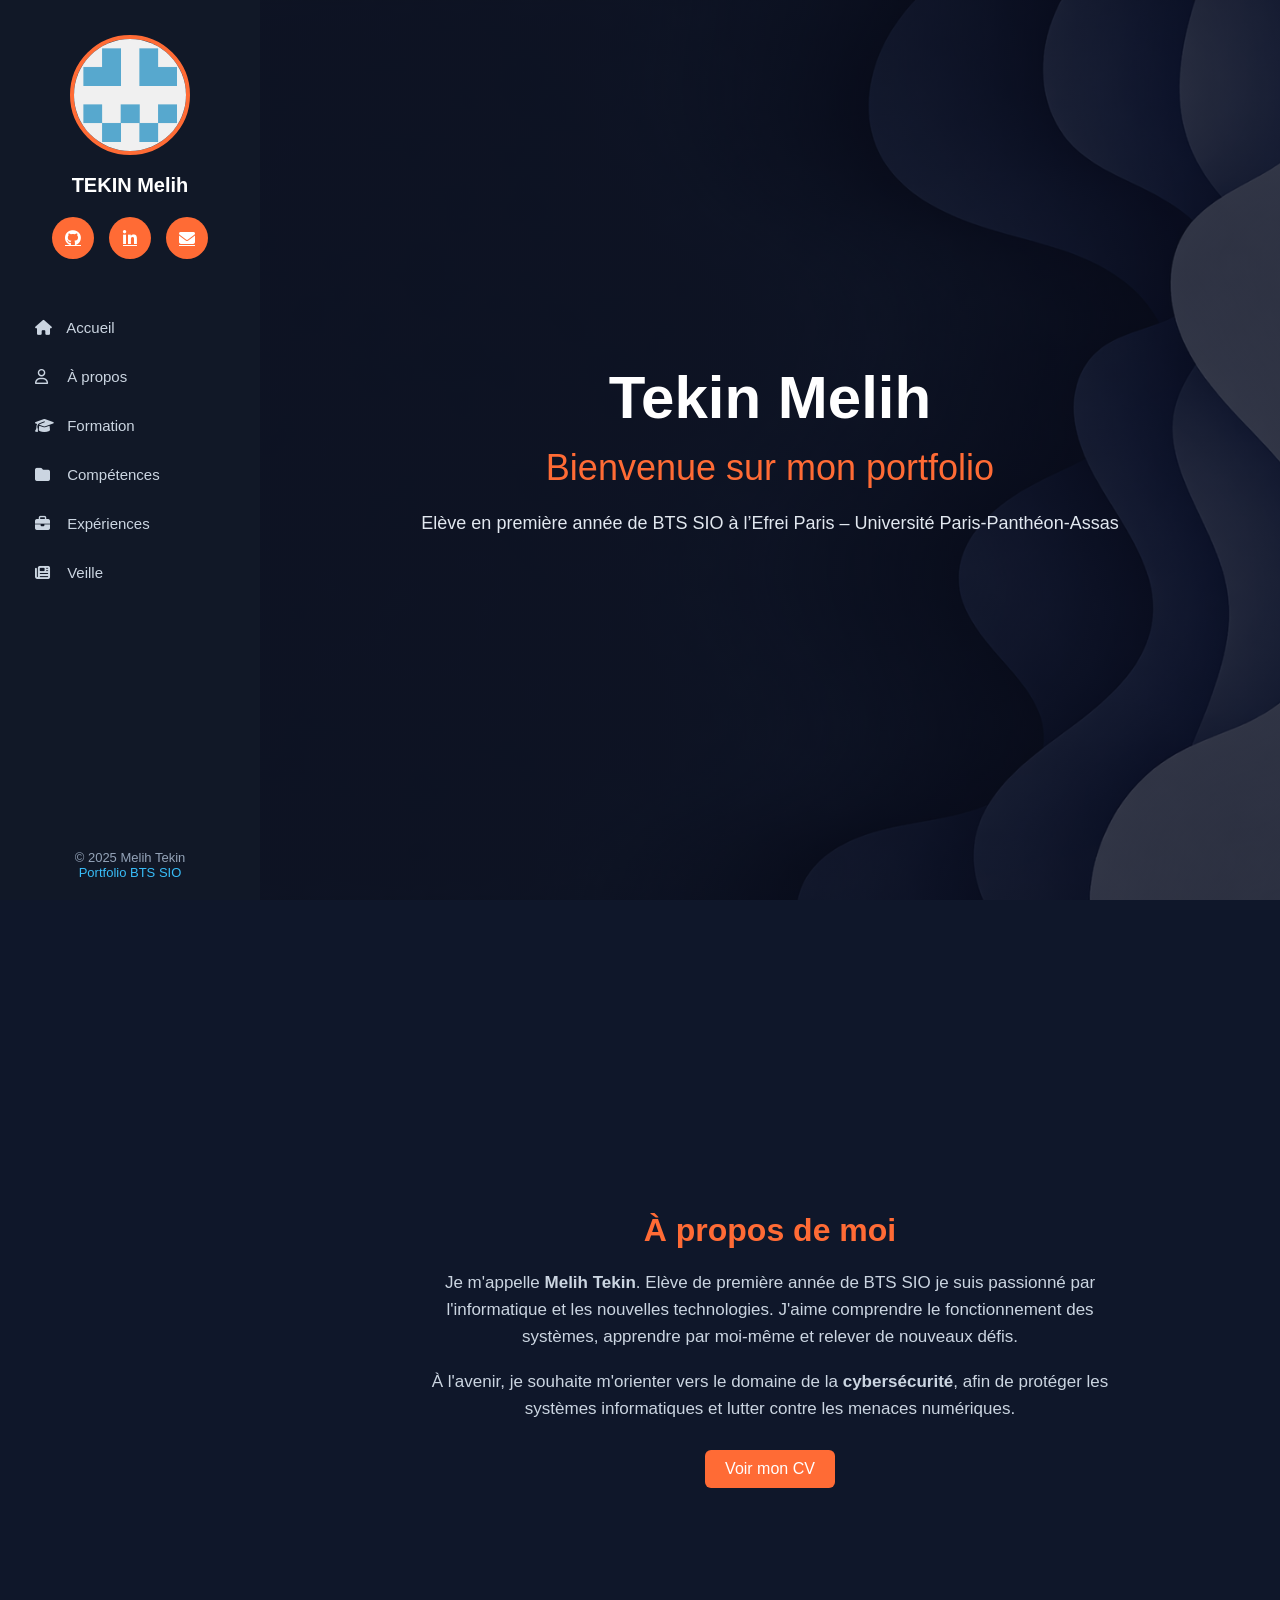
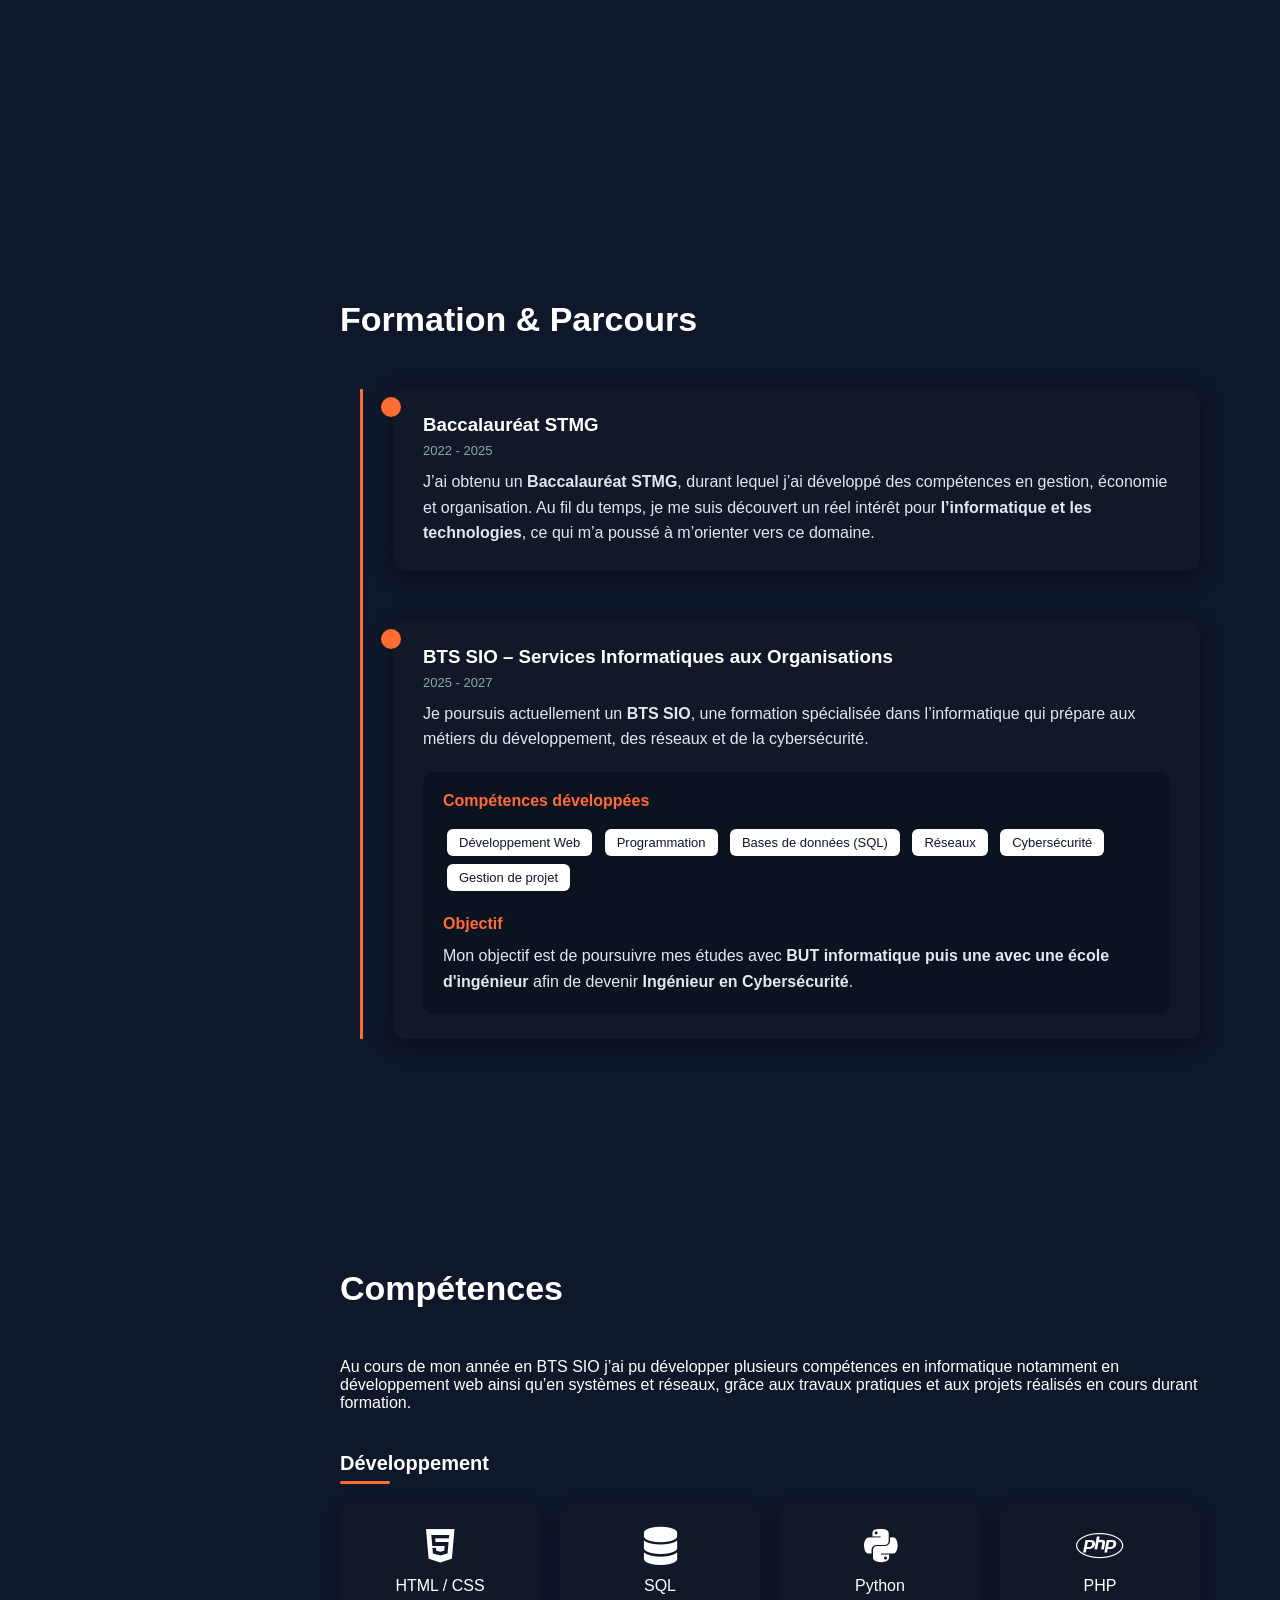
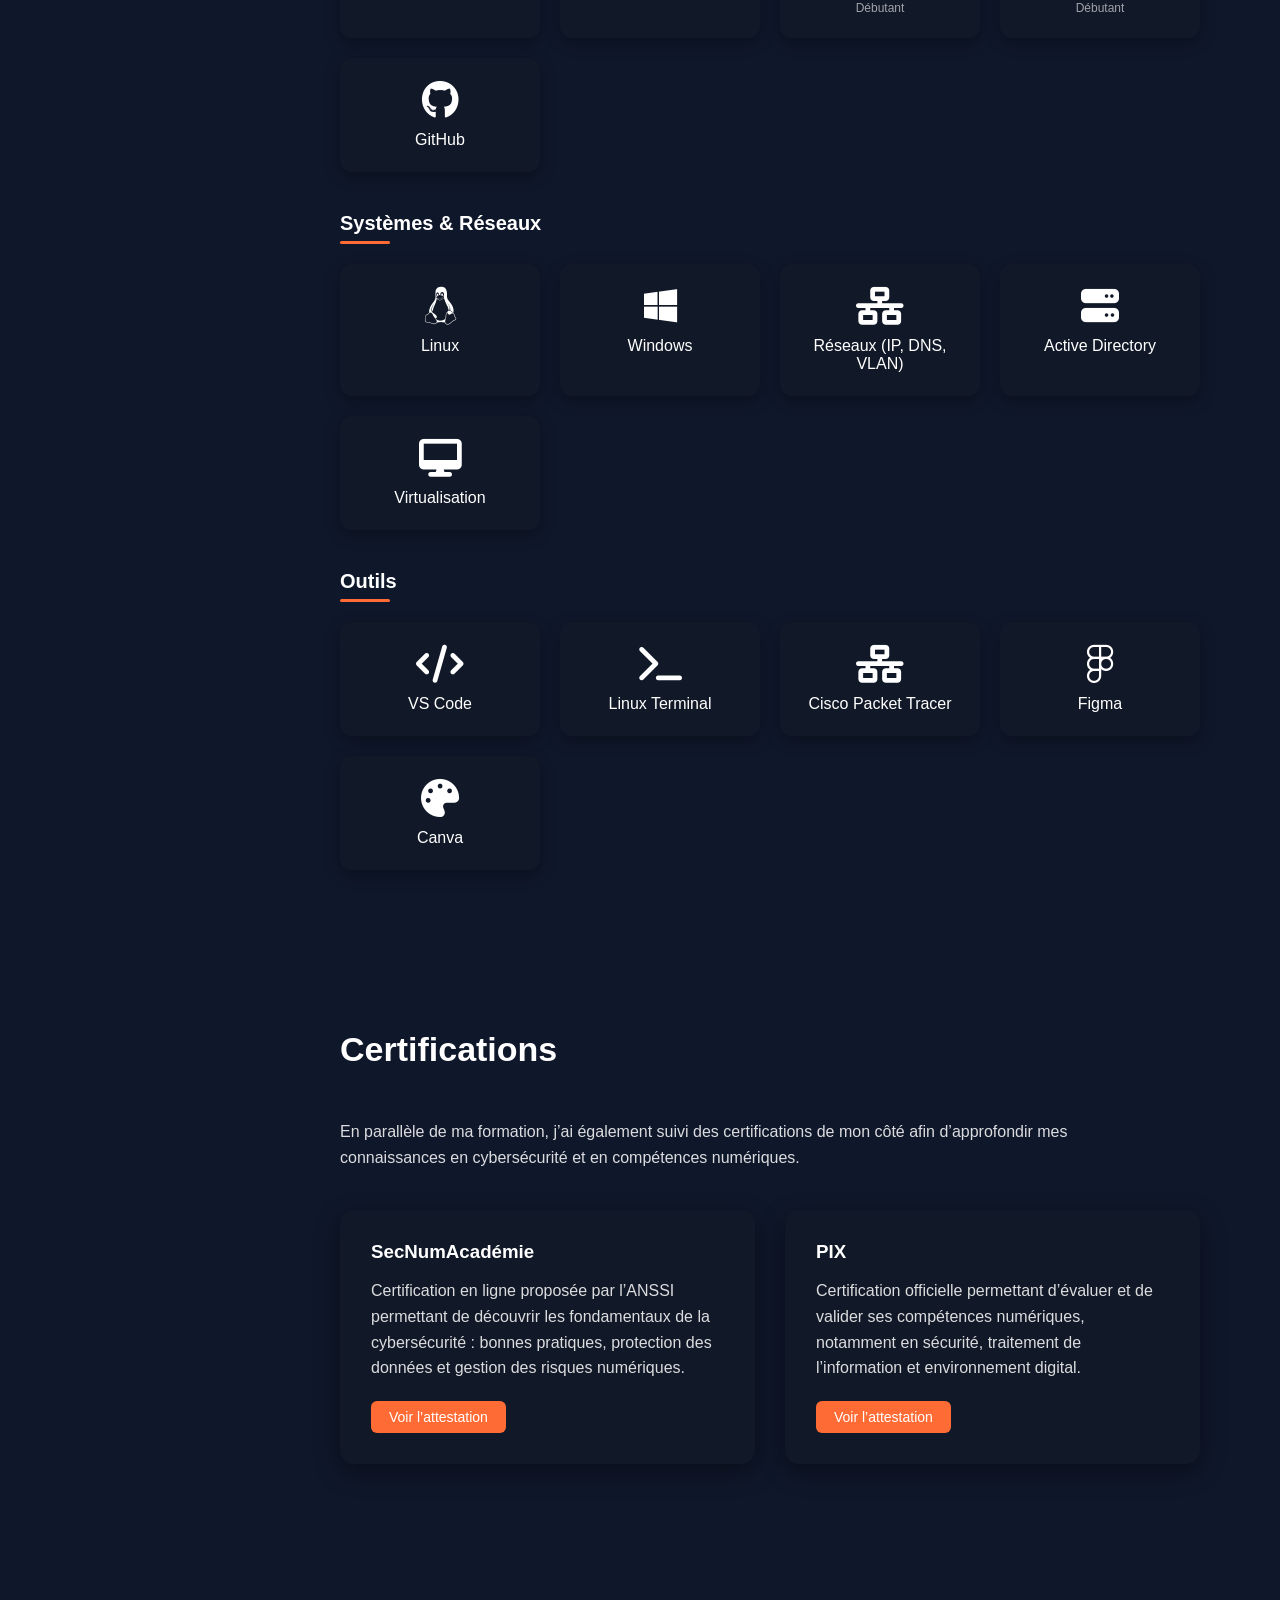
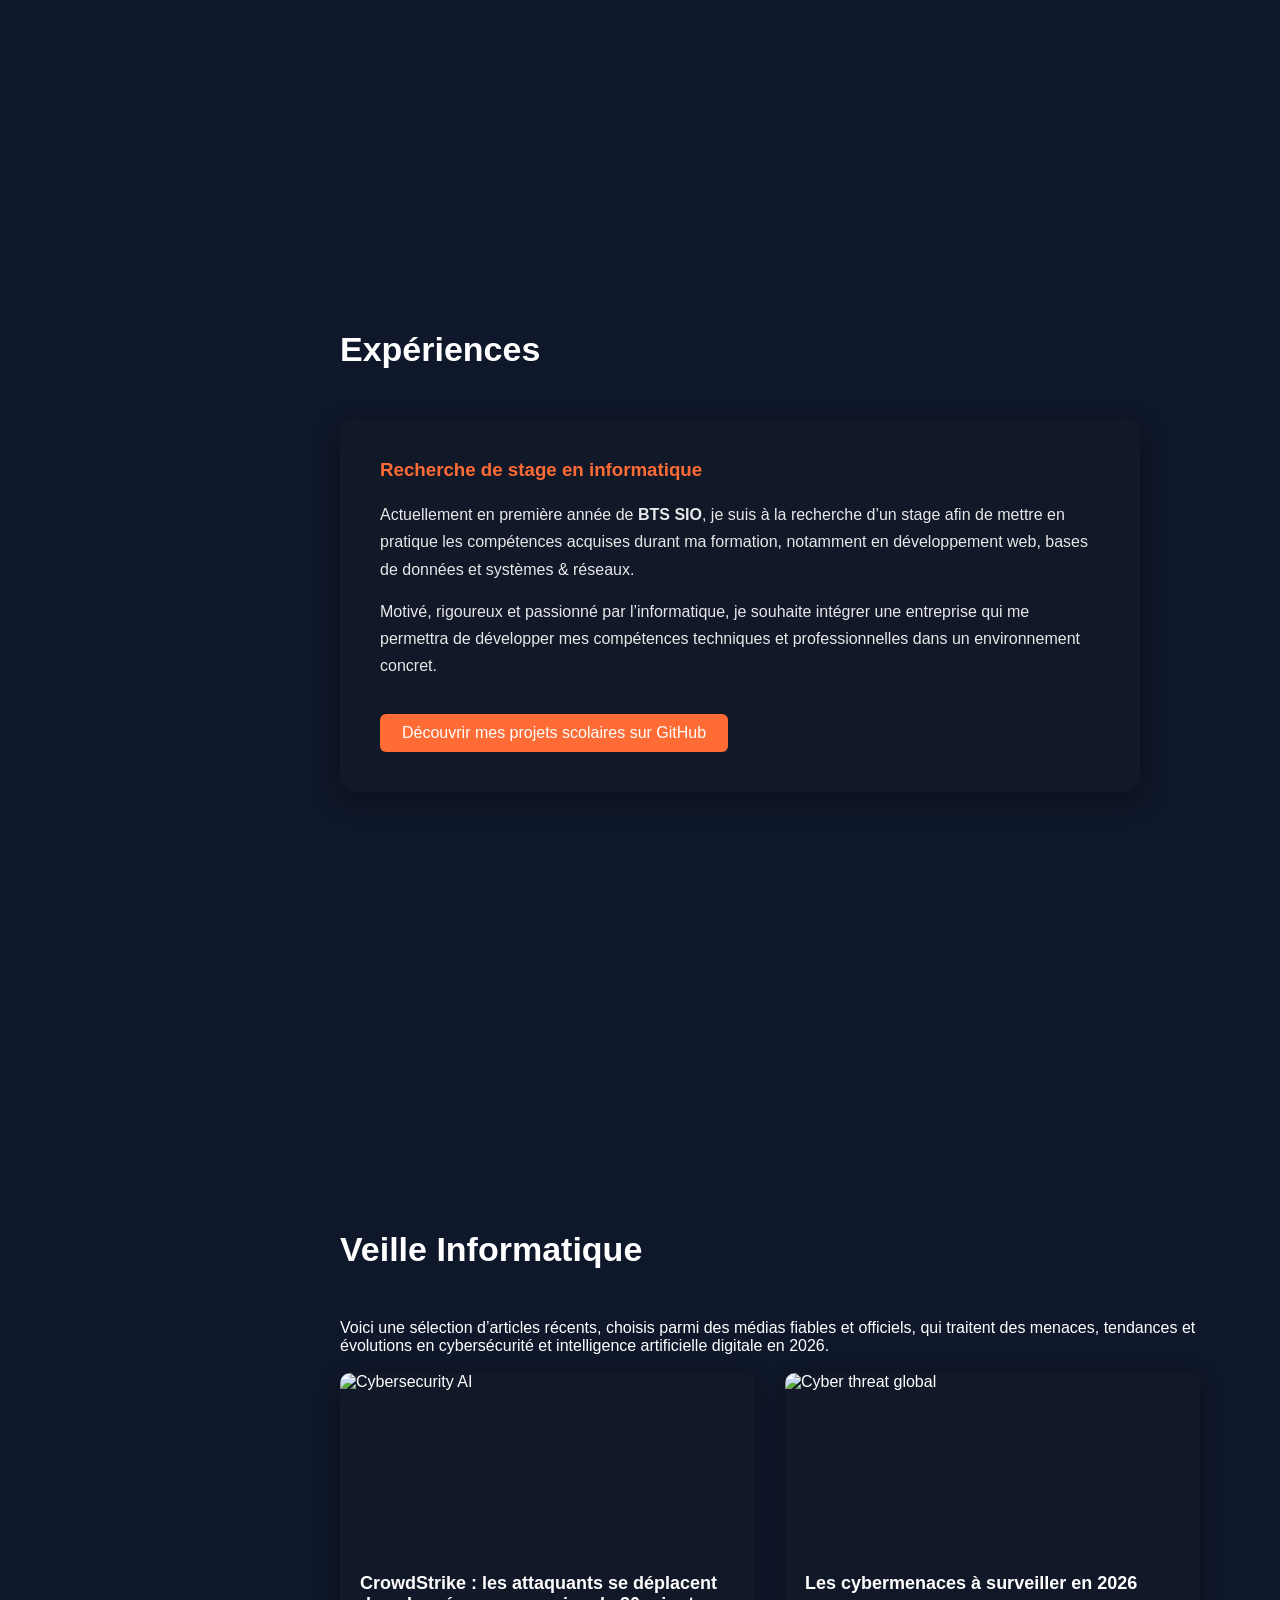
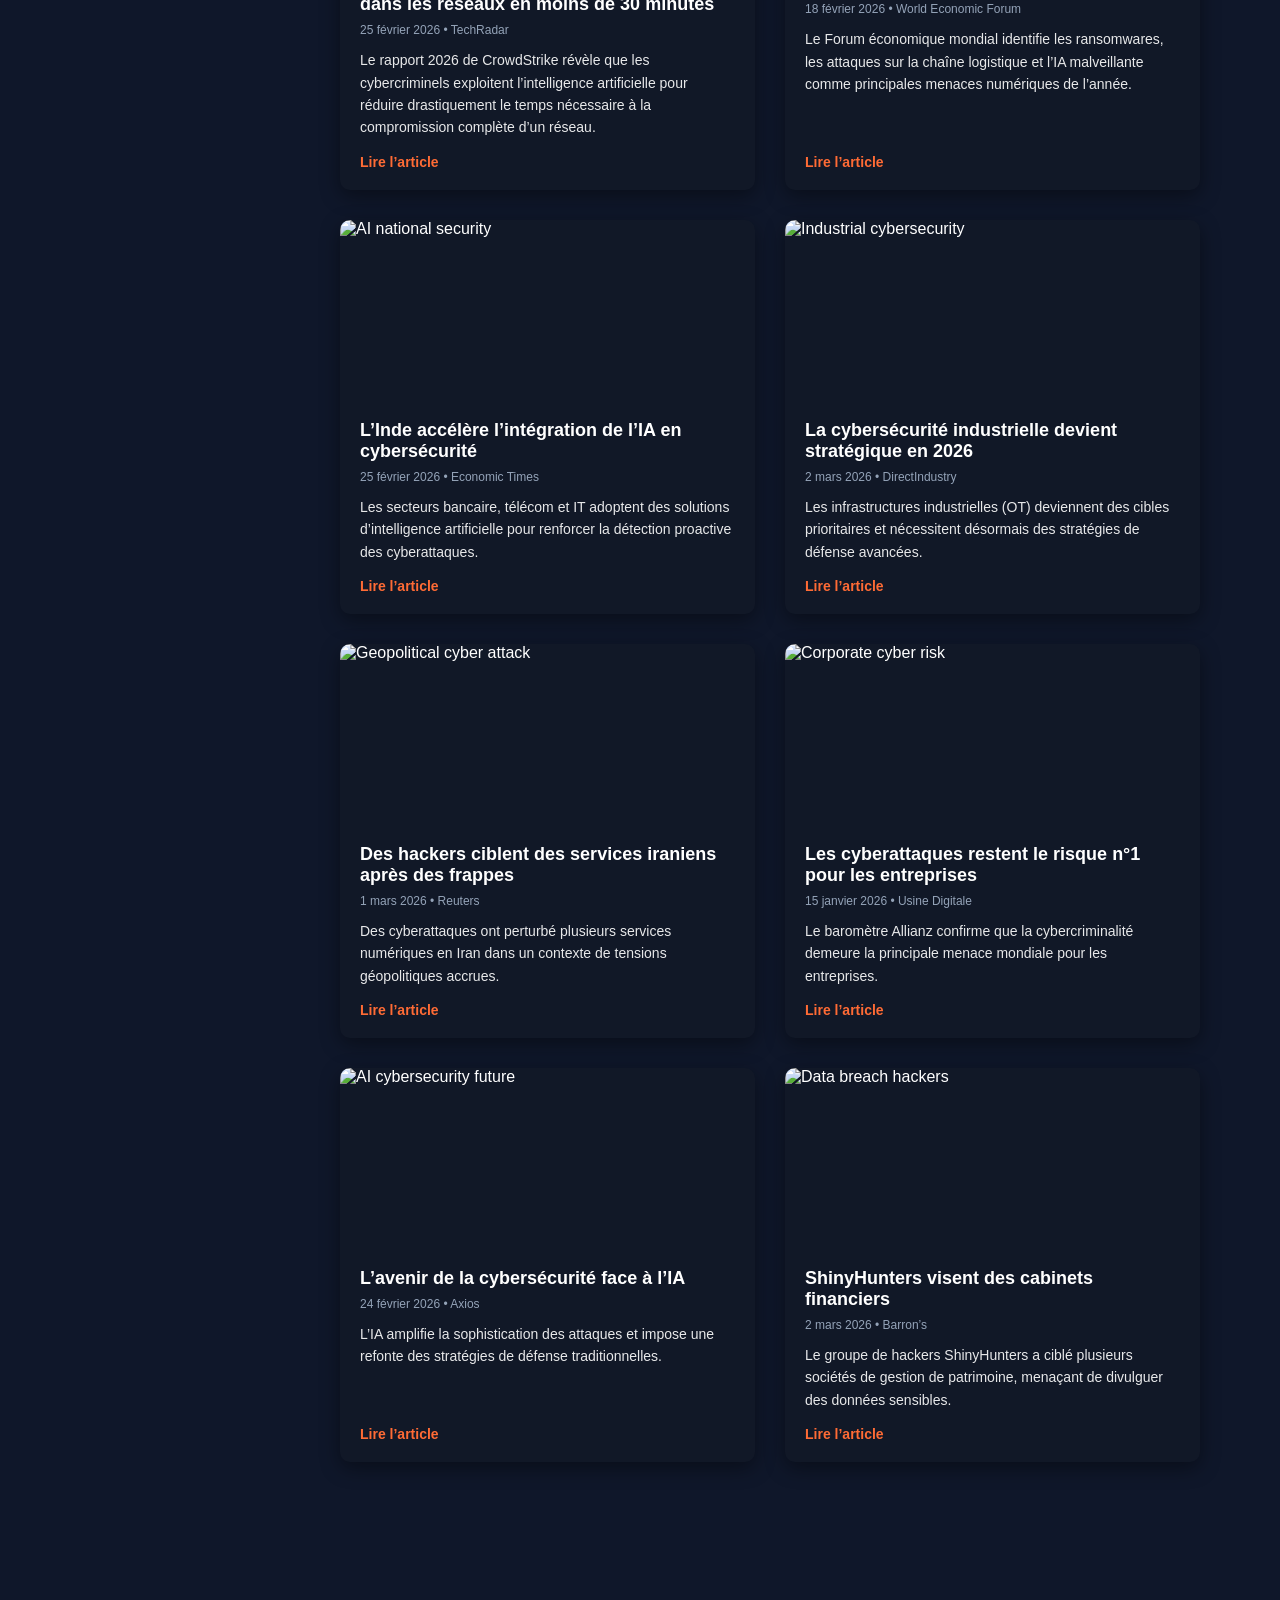
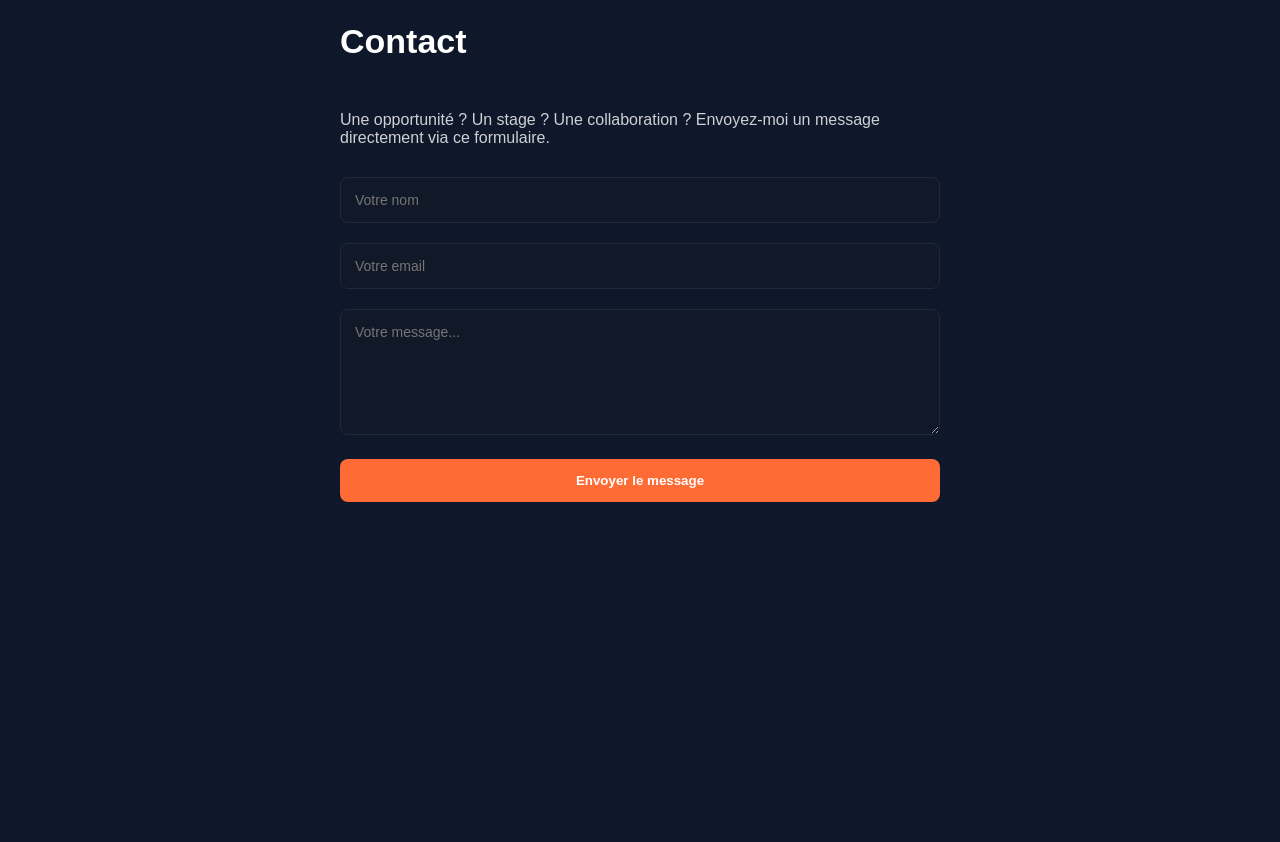
==== index.html @ a1ec0333 "Update and rename acceuil.html to index.html" ====
<!DOCTYPE html>
<html lang="fr">
<head>
    <meta charset="UTF-8">
    <meta name="viewport" content="width=device-width, initial-scale=1.0">
    <title>Portfolio</title>
    <link rel="stylesheet" href="style.css">
    <link rel="stylesheet" href="https://cdnjs.cloudflare.com/ajax/libs/font-awesome/6.5.0/css/all.min.css">
    
</head>

<body>

<!-- Sidebar -->
    <div class="sidebar">

        <div class="profile">
            <img src="images/Github.png" class="avatar">
            <h2>TEKIN Melih</h2>

            <div class="socials">
                <a href="https://github.com/MelihTekin" target="_blank">
                <i class="fab fa-github"></i>
                </a>

                <a href="https://www.linkedin.com/in/melih-tekin-730b9b397" target="_blank">
                <i class="fab fa-linkedin-in"></i>
                </a>

                <a href="#contact">
                <i class="fa-solid fa-envelope"></i>
                </a>
            </div>
        </div>


        <nav>
            <a href="#accueil"><i class="fa-solid fa-house"></i> Accueil</a>
            <a href="#presentation"><i class="fa-regular fa-user"></i> À propos</a>
            <a href="#parcours"><i class="fa-solid fa-graduation-cap"></i> Formation</a>
            <a href="#competence"><i class="fa-solid fa-folder"></i> Compétences</a>
            <a href="#experience"><i class="fa-solid fa-briefcase"></i> Expériences</a>
            <a href="#veilles"><i class="fa-solid fa-newspaper"></i> Veille</a>
        </nav>

        <div class="copyright">
            © 2025 Melih Tekin  
            <br>
            <span>Portfolio BTS SIO</span>
        </div>
    </div>

<!-- Contenu -->
    <div class="main">

        <section id="accueil" class="section accueil">
            <div class="hero">
                <h1>Tekin Melih</h1>
                <h2>Bienvenue sur mon portfolio</h2>
                <p>Elève en première année de BTS SIO à l’Efrei Paris – Université Paris-Panthéon-Assas</p>
            </div>
        </section>


        <section id="presentation" class="a-propos">
            <div class="contenu-a-propos">
                <h2>À propos de moi</h2>
                <p>
                    Je m'appelle <strong>Melih Tekin</strong>. Elève de première année de BTS SIO je suis passionné par l'informatique et les nouvelles technologies. 
                    J'aime comprendre le fonctionnement des systèmes, apprendre par moi-même et relever de nouveaux défis.
                </p>

                <p>
                    À l'avenir, je souhaite m'orienter vers le domaine de la <strong>cybersécurité</strong>, 
                    afin de protéger les systèmes informatiques et lutter contre les menaces numériques.
                </p>
                <a href="CV_Tekinmelih.pdf" target="_blank" class="bouton-cv">Voir mon CV</a>
            </div>

        </section>


        <section id="parcours" class="section formation">
            <h2 class="section-title">Formation & Parcours</h2>
            <div class="timeline">

            <!-- Bac STMG -->
            <div class="timeline-item">
                <div class="timeline-dot"></div>
                <div class="timeline-content">
                    <h3>Baccalauréat STMG</h3>
                    <span class="date">2022 - 2025</span>
                    <p>
                        J’ai obtenu un <b>Baccalauréat STMG</b>, durant lequel j’ai développé
                        des compétences en gestion, économie et organisation.
                        Au fil du temps, je me suis découvert un réel intérêt pour
                        <b>l’informatique et les technologies</b>, ce qui m’a poussé à
                        m’orienter vers ce domaine.
                    </p>
                </div>
            </div>

            <!-- BTS SIO -->
            <div class="timeline-item">
                <div class="timeline-dot"></div>
                <div class="timeline-content">
                    <h3>BTS SIO – Services Informatiques aux Organisations</h3>
                    <span class="date">2025 - 2027</span>
                    <p>
                        Je poursuis actuellement un <b>BTS SIO</b>, une formation spécialisée
                        dans l’informatique qui prépare aux métiers du développement,
                        des réseaux et de la cybersécurité.
                    </p>

                    <div class="bts-box">
                        <h4>Compétences développées</h4>
                        <div class="skills">
                            <span>Développement Web</span>
                            <span>Programmation</span>
                            <span>Bases de données (SQL)</span>
                            <span>Réseaux</span>
                            <span>Cybersécurité</span>
                            <span>Gestion de projet</span>
                        </div>

                    <h4>Objectif</h4>
                    <p>
                        Mon objectif est de poursuivre mes études avec <b>BUT informatique puis une avec une école d'ingénieur </b>
                        afin de devenir <b>Ingénieur en Cybersécurité</b>.
                    </p>
                </div>
                </div>
            </div>
        </div>
        </section>









<section id="competence" class="section competences">

    <h2 class="section-title">Compétences</h2>
    <p>Au cours de mon année en BTS SIO j’ai pu développer plusieurs compétences en informatique notamment en développement web ainsi qu’en systèmes et réseaux, grâce aux travaux pratiques et aux projets réalisés en cours durant formation.</p>

    <!-- ===== DEV ===== -->
    <h3 class="category">Développement</h3>

    <div class="skills-grid">

        <div class="skill-card">
            <i class="fa-brands fa-html5"></i>
            <p>HTML / CSS</p>
        </div>

        <div class="skill-card">
            <i class="fa-solid fa-database"></i>
            <p>SQL</p>
        </div>

        <div class="skill-card">
            <i class="fa-brands fa-python"></i>
            <p>Python</p>
            <span class="note">Débutant</span>
        </div>

        <div class="skill-card">
            <i class="fa-brands fa-php"></i>
            <p>PHP</p>
            <span class="note">Débutant</span>
        </div>

        <div class="skill-card">
            <i class="fa-brands fa-github"></i>
            <p>GitHub</p>
        </div>

    </div>


    <!-- ===== SYSTEMES & RESEAUX ===== -->
    <h3 class="category">Systèmes & Réseaux</h3>

    <div class="skills-grid">

        <div class="skill-card">
            <i class="fa-brands fa-linux"></i>
            <p>Linux</p>
        </div>

        <div class="skill-card">
            <i class="fa-brands fa-windows"></i>
            <p>Windows</p>
        </div>

        <div class="skill-card">
            <i class="fa-solid fa-network-wired"></i>
            <p>Réseaux (IP, DNS, VLAN)</p>
        </div>

        <div class="skill-card">
            <i class="fa-solid fa-server"></i>
            <p>Active Directory</p>
        </div>

        <div class="skill-card">
            <i class="fa-solid fa-desktop"></i>
            <p>Virtualisation</p>
        </div>

    </div>


    <!-- ===== OUTILS ===== -->
    <h3 class="category">Outils</h3>

    <div class="skills-grid">

        <div class="skill-card">
            <i class="fa-solid fa-code"></i>
            <p>VS Code</p>
        </div>

        <div class="skill-card">
            <i class="fa-solid fa-terminal"></i>
            <p>Linux Terminal</p>
        </div>

        <div class="skill-card">
            <i class="fa-solid fa-network-wired"></i>
            <p>Cisco Packet Tracer</p>
        </div>

        <div class="skill-card">
            <i class="fa-brands fa-figma"></i>
            <p>Figma</p>
        </div>

        <div class="skill-card">
            <i class="fa-solid fa-palette"></i>
            <p>Canva</p>
        </div>

    </div>

</section>


<section id="certifications" class="section certifications">

    <h2 class="section-title">Certifications</h2>

    <p class="certif-intro">
        En parallèle de ma formation, j’ai également suivi des certifications de mon côté afin d’approfondir mes connaissances en cybersécurité et en compétences numériques.
    </p>

    <div class="certif-grid">

        <!-- SecNumAcadémie -->
        <div class="certif-card">
            <div class="certif-content">
                <h3>SecNumAcadémie</h3>
                <p>
                    Certification en ligne proposée par l’ANSSI permettant de découvrir les fondamentaux
                    de la cybersécurité : bonnes pratiques, protection des données et gestion des risques numériques.
                </p>

                <a href="certifications/Certificat SecNumAcademie.pdf" class="certif-btn">
                    Voir l’attestation
                </a>
            </div>
        </div>

        <!-- PIX -->
        <div class="certif-card">
            <div class="certif-content">
                <h3>PIX</h3>
                <p>
                    Certification officielle permettant d’évaluer et de valider ses compétences numériques,
                    notamment en sécurité, traitement de l’information et environnement digital.
                </p>

                <a href="certifications/certification-pix.pdf" class="certif-btn">
                    Voir l’attestation
                </a>
            </div>
        </div>

    </div>

</section>

<section id="experience" class="section experiences">

    <h2 class="section-title">Expériences</h2>

    <div class="experience-box">
        <h3>Recherche de stage en informatique</h3>

        <p>
            Actuellement en première année de <strong>BTS SIO</strong>, 
            je suis à la recherche d’un stage afin de mettre en pratique 
            les compétences acquises durant ma formation, notamment en 
            développement web, bases de données et systèmes & réseaux.
        </p>

        <p>
            Motivé, rigoureux et passionné par l’informatique, je souhaite 
            intégrer une entreprise qui me permettra de développer mes compétences 
            techniques et professionnelles dans un environnement concret.
        </p>

        <a href="https://github.com/MelihTekin" target="_blank" class="btn-github">
            Découvrir mes projets scolaires sur GitHub
        </a>

    </div>

</section>


<section id="veilles" class="section veille">

    <h2 class="section-title">Veille Informatique</h2>

    <div class="veille-intro">
        <p>
            Voici une sélection d’articles récents, choisis parmi des médias fiables 
            et officiels, qui traitent des menaces, tendances et évolutions en 
            cybersécurité et intelligence artificielle digitale en 2026.
        </p>
    </div>
    <br>

    <div class="blog-grid">

    <!-- 1 -->
    <div class="blog-card">
        <img src="https://images.unsplash.com/photo-1550751827-4bd374c3f58b" alt="Cybersecurity AI">
        <div class="blog-content">
            <h3>CrowdStrike : les attaquants se déplacent dans les réseaux en moins de 30 minutes</h3>
            <span class="meta">25 février 2026 • TechRadar</span>
            <p>
                Le rapport 2026 de CrowdStrike révèle que les cybercriminels exploitent l’intelligence artificielle 
                pour réduire drastiquement le temps nécessaire à la compromission complète d’un réseau.
            </p>
            <a href="https://www.techradar.com/pro/security/crowdstrike-says-attackers-are-moving-through-networks-in-under-30-minutes" target="_blank">Lire l’article</a>
        </div>
    </div>

    <!-- 2 -->
    <div class="blog-card">
        <img src="https://images.unsplash.com/photo-1526378722484-bd91ca387e72" alt="Cyber threat global">
        <div class="blog-content">
            <h3>Les cybermenaces à surveiller en 2026</h3>
            <span class="meta">18 février 2026 • World Economic Forum</span>
            <p>
                Le Forum économique mondial identifie les ransomwares, les attaques sur la chaîne logistique 
                et l’IA malveillante comme principales menaces numériques de l’année.
            </p>
            <a href="https://www.weforum.org/stories/2026/02/2026-cyberthreats-to-watch-and-other-cybersecurity-news" target="_blank">Lire l’article</a>
        </div>
    </div>

    <!-- 3 -->
    <div class="blog-card">
        <img src="https://images.unsplash.com/photo-1504639725590-34d0984388bd" alt="AI national security">
        <div class="blog-content">
            <h3>L’Inde accélère l’intégration de l’IA en cybersécurité</h3>
            <span class="meta">25 février 2026 • Economic Times</span>
            <p>
                Les secteurs bancaire, télécom et IT adoptent des solutions d’intelligence artificielle 
                pour renforcer la détection proactive des cyberattaques.
            </p>
            <a href="https://m.economictimes.com/tech/technology/it-bfsi-telecom-headline-indias-ai-cybersecurity-push/articleshow/128768089.cms" target="_blank">Lire l’article</a>
        </div>
    </div>

    <!-- 4 -->
    <div class="blog-card">
        <img src="https://images.unsplash.com/photo-1510519138101-570d1dca3d66" alt="Industrial cybersecurity">
        <div class="blog-content">
            <h3>La cybersécurité industrielle devient stratégique en 2026</h3>
            <span class="meta">2 mars 2026 • DirectIndustry</span>
            <p>
                Les infrastructures industrielles (OT) deviennent des cibles prioritaires 
                et nécessitent désormais des stratégies de défense avancées.
            </p>
            <a href="https://emag.directindustry.com/2026/03/02/industrial-cybersecurity-defense-strategies-operational-tech/" target="_blank">Lire l’article</a>
        </div>
    </div>

    <!-- 5 -->
    <div class="blog-card">
        <img src="https://images.unsplash.com/photo-1451187580459-43490279c0fa" alt="Geopolitical cyber attack">
        <div class="blog-content">
            <h3>Des hackers ciblent des services iraniens après des frappes</h3>
            <span class="meta">1 mars 2026 • Reuters</span>
            <p>
                Des cyberattaques ont perturbé plusieurs services numériques en Iran 
                dans un contexte de tensions géopolitiques accrues.
            </p>
            <a href="https://www.reuters.com/business/media-telecom/hackers-hit-iranian-apps-websites-after-us-israeli-strikes-2026-03-01/" target="_blank">Lire l’article</a>
        </div>
    </div>

    <!-- 6 -->
    <div class="blog-card">
        <img src="https://images.unsplash.com/photo-1498050108023-c5249f4df085" alt="Corporate cyber risk">
        <div class="blog-content">
            <h3>Les cyberattaques restent le risque n°1 pour les entreprises</h3>
            <span class="meta">15 janvier 2026 • Usine Digitale</span>
            <p>
                Le baromètre Allianz confirme que la cybercriminalité demeure 
                la principale menace mondiale pour les entreprises.
            </p>
            <a href="https://www.usine-digitale.fr/cybersecurite/les-cyberattaques-et-lintelligence-artificielle-en-tete-des-risques-des-entreprises-en-2026.5N33R44GYVD3JGHTV3XVKYWINY.html" target="_blank">Lire l’article</a>
        </div>
    </div>

    <!-- 7 -->
    <div class="blog-card">
        <img src="https://images.unsplash.com/photo-1518770660439-4636190af475" alt="AI cybersecurity future">
        <div class="blog-content">
            <h3>L’avenir de la cybersécurité face à l’IA</h3>
            <span class="meta">24 février 2026 • Axios</span>
            <p>
                L’IA amplifie la sophistication des attaques et impose une refonte 
                des stratégies de défense traditionnelles.
            </p>
            <a href="https://www.axios.com/newsletters/axios-future-of-cybersecurity-bdca0b60-0db6-11f1-b157-114c2c7943cd" target="_blank">Lire l’article</a>
        </div>
    </div>

    <!-- 8 -->
    <div class="blog-card">
        <img src="https://images.unsplash.com/photo-1519389950473-47ba0277781c" alt="Data breach hackers">
        <div class="blog-content">
            <h3>ShinyHunters visent des cabinets financiers</h3>
            <span class="meta">2 mars 2026 • Barron’s</span>
            <p>
                Le groupe de hackers ShinyHunters a ciblé plusieurs sociétés de gestion 
                de patrimoine, menaçant de divulguer des données sensibles.
            </p>
            <a href="https://www.barrons.com/advisor/articles/hackers-shinyhunters-wealth-management-mercer-beacon-pointe-dc9c009d" target="_blank">Lire l’article</a>
        </div>
    </div>

</div>

</section>

<section id="contact" class="section contact">
  <h2 class="section-title">Contact</h2>
  <div class="contact-container">
    <p class="contact-intro">
      Une opportunité ? Un stage ? Une collaboration ?
      Envoyez-moi un message directement via ce formulaire.
    </p>

    <form id="contact-form" class="contact-form">
      <div class="form-group">
        <input type="text" name="user_name" placeholder="Votre nom" required>
      </div>

      <div class="form-group">
        <input type="email" name="user_email" placeholder="Votre email" required>
      </div>

      <div class="form-group">
        <textarea name="message" rows="6" placeholder="Votre message..." required></textarea>
      </div>

      <button type="submit" class="contact-btn">
        Envoyer le message
      </button>

      <p class="success-message">✅ Message envoyé avec succès.</p>
    </form>

  </div>

</section>

<script src="https://cdn.jsdelivr.net/npm/@emailjs/browser@4/dist/email.min.js"></script>

<script>
(function(){
  emailjs.init("UV1c90WNCvKNokjKw");
})();

const form = document.getElementById("contact-form");
const successMessage = document.querySelector(".success-message");

form.addEventListener("submit", function(e) {
  e.preventDefault();

  emailjs.sendForm(
    "service_n312rwe",
    "template_xyn5mcm",
    this
  )
  .then(function() {
      successMessage.style.display = "block";
      form.reset();
  }, function(error) {
      alert("Erreur lors de l'envoi.");
      console.log(error);
  });
});
</script>

</body>
</html>
---- style.css ----
* {
    margin: 0;
    padding: 0;
    box-sizing: border-box;
    font-family: "Segoe UI", Arial, sans-serif;
}

body {
    display: flex;
    background: #0f172a;
}

/* ================= SIDEBAR ================= */

.sidebar {
    position: fixed;
    left: 0;
    top: 0;
    width: 260px;
    height: 100%;
    background: #111827;
    padding: 35px 20px;
    color: white;
}

/* Icônes menu */

.sidebar nav a i {
    margin-right: 10px;
    width: 18px;
}

/* Profile */

.profile {
    text-align: center;
    margin-bottom: 50px;
}

.avatar {
    width: 120px;
    height: 120px;
    border-radius: 50%;
    object-fit: cover;
    margin-bottom: 15px;
    border: 4px solid #ff6b35;
}

.profile h2 {
    font-size: 20px;
    font-weight: 600;
    margin-bottom: 20px;
    color: white;
}

/* Social icons */

.socials {
    display: flex;
    justify-content: center;
    gap: 15px;
}

.socials a {
    background: #ff6b35;
    color: white;
    width: 42px;
    height: 42px;
    display: flex;
    align-items: center;
    justify-content: center;
    border-radius: 50%;
    transition: 0.3s;
}

.socials a:hover {
    background: white;
    color: #ff6b35;
    transform: scale(1.1);
}

/* Navigation */

.sidebar nav {
    margin-top: 40px;
}

.sidebar nav a {
    display: block;
    text-decoration: none;
    color: #cbd5e1;
    margin: 12px 0;
    padding: 10px 15px;
    border-radius: 8px;
    transition: 0.3s;
    font-size: 15px;
}

.sidebar nav a:hover {
    background: #ff6b35;
    color: white;
}

/* Copyright en bas */

.copyright {
    position: absolute;
    bottom: 20px;
    left: 20px;
    right: 20px;
    font-size: 13px;
    color: #94a3b8;
    text-align: center;
}

.copyright span {
    color: #38bdf8;
}

/* ================= MAIN ================= */

.main {
    margin-left: 260px;
    width: calc(100% - 260px);
}

/* Sections */

.section {
    min-height: 100vh;
    padding: 80px;
}

/* ================= HERO / ACCUEIL ================= */

.accueil {
    display: flex;
    justify-content: center;
    align-items: center;
    text-align: center;

    background: 
        linear-gradient(rgba(10,15,30,0.75), rgba(10,15,30,0.75)),
        url("images/image1.png") center/cover no-repeat;

    color: white;
}

.hero {
    max-width: 800px;
}

/* Prénom */

.accueil h1 {
    font-size: 60px;
    font-weight: 700;
    margin-bottom: 15px;
}

/* Titre */

.accueil h2 {
    font-size: 36px;
    margin-bottom: 20px;
    font-weight: 500;
    color: #ff6b35;
}

/* Description */

.accueil p {
    font-size: 18px;
    color: #e2e8f0;
    line-height: 1.6;
}

/* Scroll smooth */

html {
    scroll-behavior: smooth;
}

/* ===== A PROPOS ===== */

.a-propos {
    min-height: 100vh;
    display: flex;
    justify-content: center;
    align-items: center;
    background: #0f172a;
    color: white;
    text-align: center;
    padding: 40px;
}

.contenu-a-propos {
    max-width: 700px;
}

.a-propos h2 {
    font-size: 32px;
    margin-bottom: 20px;
    color: #ff6b35;
}

.a-propos p {
    font-size: 17px;
    line-height: 1.6;
    margin-bottom: 18px;
    color: #cbd5e1;
}

/* Bouton CV */

.bouton-cv {
    display: inline-block;
    margin-top: 10px;
    background: #ff6b35;
    color: white;
    padding: 10px 20px;
    border-radius: 6px;
    text-decoration: none;
    transition: 0.3s;
}

.bouton-cv:hover {
    background: white;
    color: #ff6b35;
}

/* ================= FORMATION / TIMELINE ================= */

.formation {
    background: #0f172a; /* même bleu foncé que ton thème */
    color: white;
    padding: 100px 80px;
}

.section-title {
    font-size: 34px;
    margin-bottom: 50px;
    color: white;
}

/* Timeline */

.timeline {
    position: relative;
    margin-left: 20px;
    border-left: 3px solid #ff6b35;
    padding-left: 30px;
}

.timeline-item {
    margin-bottom: 50px;
    position: relative;
}

.timeline-dot {
    position: absolute;
    left: -12px;
    top: 8px;
    width: 20px;
    height: 20px;
    background: #ff6b35;
    border-radius: 50%;
}

/* Cartes */

.timeline-content {
    background: #111827; /* rectangle foncé cohérent */
    padding: 25px 30px;
    border-radius: 12px;
    box-shadow: 0 5px 20px rgba(0,0,0,0.4);
    transition: 0.3s;
}

.timeline-content:hover {
    transform: translateY(-5px);
}

.timeline-content h3 {
    margin-bottom: 5px;
    color: white;
}

.date {
    font-size: 13px;
    color: #94a3b8;
}

.timeline-content p {
    margin-top: 10px;
    line-height: 1.6;
    color: #e2e8f0;
}

/* BTS box interne */

.bts-box {
    margin-top: 20px;
    padding: 20px;
    background: #0b1220; /* encore plus foncé pour contraste */
    border-radius: 10px;
}

.bts-box h4 {
    color: #ff6b35;
    margin-bottom: 10px;
}

/* Skills */

.skills {
    margin: 15px 0 20px 0;
}

.skills span {
    display: inline-block;
    background: white;        /* fond blanc */
    color: #0f172a;           /* texte foncé lisible */
    padding: 6px 12px;
    border-radius: 6px;
    font-size: 13px;
    margin: 4px;
    font-weight: 500;
}


/* ================= COMPETENCES ================= */

.competences {
    background: #0f172a;
    color: white;
}

.category {
    margin: 40px 0 20px 0;
    font-size: 20px;
    color: white;
    font-weight: 600;
    position: relative;
}

/* petite ligne orange sous le titre */
.category::after {
    content: "";
    width: 50px;
    height: 3px;
    background: #ff6b35;
    display: block;
    margin-top: 6px;
    border-radius: 2px;
}

.skill-card:hover {
    transform: translateY(-6px);
    box-shadow: 0 10px 30px rgba(0,0,0,0.6);
    border: 1px solid #ff6b35;
}

.skill-card:hover i {
    color: #ff6b35;
}


.skill-card {
    background: #111827;
    padding: 22px;
    border-radius: 12px;
    text-align: center;
    transition: 0.25s;
    box-shadow: 0 5px 15px rgba(0,0,0,0.3);
    border: 1px solid transparent;
}

.skills-grid {
    display: grid;
    grid-template-columns: repeat(auto-fill, minmax(170px, 1fr));
    gap: 20px;
}

.skill-card {
    background: #111827;
    padding: 22px;
    border-radius: 12px;
    text-align: center;
    transition: 0.25s;
    box-shadow: 0 5px 15px rgba(0,0,0,0.3);
}

.skill-card:hover {
    transform: translateY(-6px);
    box-shadow: 0 10px 30px rgba(0,0,0,0.6);
}

.skill-card i {
    font-size: 38px;
    margin-bottom: 12px;
    color: white; /* LOGOS EN BLANC */
}

.skill-card p {
    font-weight: 500;
}

.note {
    display: block;
    font-size: 12px;
    margin-top: 6px;
    opacity: 0.6;
}

/* ================= CERTIFICATIONS ================= */

.certifications {
    background: #0f172a;
    color: white;
}

.certif-intro {
    max-width: 800px;
    margin-bottom: 40px;
    opacity: 0.85;
    line-height: 1.6;
}

.certif-grid {
    display: grid;
    grid-template-columns: repeat(auto-fit, minmax(300px, 1fr));
    gap: 30px;
}

.certif-card {
    background: #111827;
    padding: 30px;
    border-radius: 14px;
    box-shadow: 0 8px 25px rgba(0,0,0,0.4);
    transition: 0.3s;
    border: 1px solid transparent;
}

.certif-card:hover {
    transform: translateY(-6px);
    border: 1px solid #ff6b35;
}

.certif-card h3 {
    margin-bottom: 15px;
    color: white;
}

.certif-card p {
    line-height: 1.6;
    opacity: 0.85;
}

.certif-btn {
    display: inline-block;
    margin-top: 20px;
    padding: 8px 18px;
    background: #ff6b35;
    color: white;
    border-radius: 6px;
    text-decoration: none;
    font-size: 14px;
    transition: 0.2s;
}

.certif-btn:hover {
    background: #ff824f;
}

/* ================= EXPERIENCES ================= */

.experiences {
    background: #0f172a;
    color: white;
}

.experience-box {
    max-width: 800px;
    background: #111827;
    padding: 40px;
    border-radius: 14px;
    box-shadow: 0 8px 25px rgba(0,0,0,0.4);
    transition: 0.3s;
}

.experience-box:hover {
    transform: translateY(-6px);
    border: 1px solid #ff6b35;
}

.experience-box h3 {
    margin-bottom: 20px;
    color: #ff6b35;
}

.experience-box p {
    line-height: 1.7;
    margin-bottom: 15px;
    opacity: 0.9;
}

.btn-github {
    display: inline-block;
    margin-top: 20px;
    padding: 10px 22px;
    background: #ff6b35;
    color: white;
    border-radius: 6px;
    text-decoration: none;
    transition: 0.3s;
}

.btn-github:hover {
    background: white;
    color: #ff6b35;
}


/* ================= VEILLE ================= */

.veille {
    background: #0f172a; /* on garde ton fond */
    color: white;
}

.blog-grid {
    display: grid;
    grid-template-columns: repeat(auto-fit, minmax(320px, 1fr));
    gap: 30px;
}

.blog-card {
    background: #111827;
    border-radius: 10px;
    overflow: hidden;
    box-shadow: 0 6px 20px rgba(0,0,0,0.4);
    transition: 0.3s;
    display: flex;
    flex-direction: column;
}

.blog-card:hover {
    transform: translateY(-6px);
}

.blog-card img {
    width: 100%;
    height: 180px;
    object-fit: cover;
}

.blog-content {
    padding: 20px;
    display: flex;
    flex-direction: column;
    flex: 1;
}

.blog-content h3 {
    font-size: 18px;
    margin-bottom: 8px;
    font-weight: 600;
}

.meta {
    font-size: 12px;
    color: #94a3b8;
    margin-bottom: 12px;
}

.blog-content p {
    font-size: 14px;
    line-height: 1.6;
    opacity: 0.9;
    margin-bottom: 15px;
}

.blog-content a {
    margin-top: auto;
    text-decoration: none;
    font-size: 14px;
    font-weight: 600;
    color: #ff6b35;
    transition: 0.3s;
}

.blog-content a:hover {
    opacity: 0.7;
}

/* ================= CONTACT ================= */

.contact {
    background: #0f172a;
    color: white;
}

.contact-container {
    max-width: 600px;
}

.contact-intro {
    margin-bottom: 30px;
    opacity: 0.8;
}

.contact-form {
    display: flex;
    flex-direction: column;
    gap: 20px;
}

.form-group input,
.form-group textarea {
    width: 100%;
    padding: 14px;
    background: #111827;
    border: 1px solid #1f2937;
    border-radius: 8px;
    color: white;
    font-size: 14px;
    transition: 0.3s;
}

.form-group input:focus,
.form-group textarea:focus {
    border-color: #ff6b35;
    outline: none;
}

.contact-btn {
    padding: 14px;
    background: #ff6b35;
    border: none;
    border-radius: 8px;
    font-weight: 600;
    color: white;
    cursor: pointer;
    transition: 0.3s;
}

.contact-btn:hover {
    background: white;
    color: #ff6b35;
}

.success-message {
    margin-top: 15px;
    display: none;
    color: #22c55e;
    font-size: 14px;
}
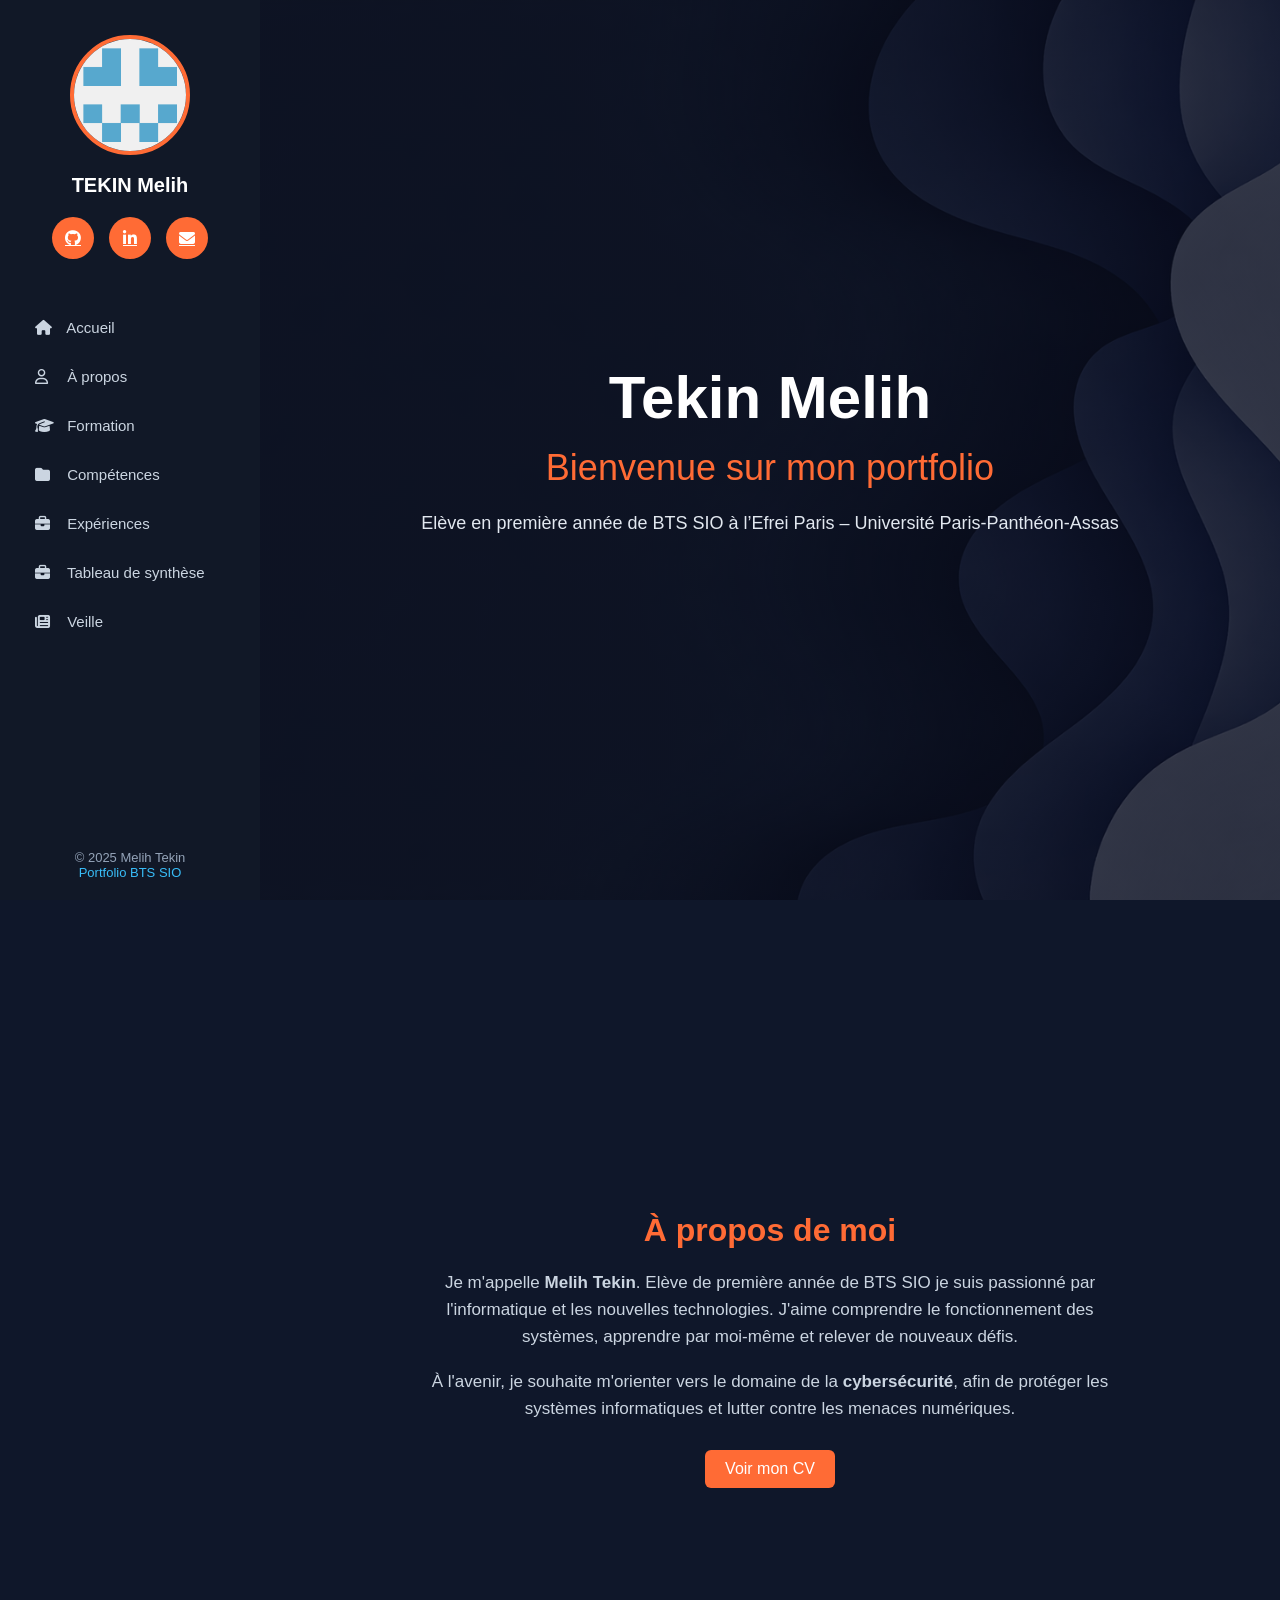
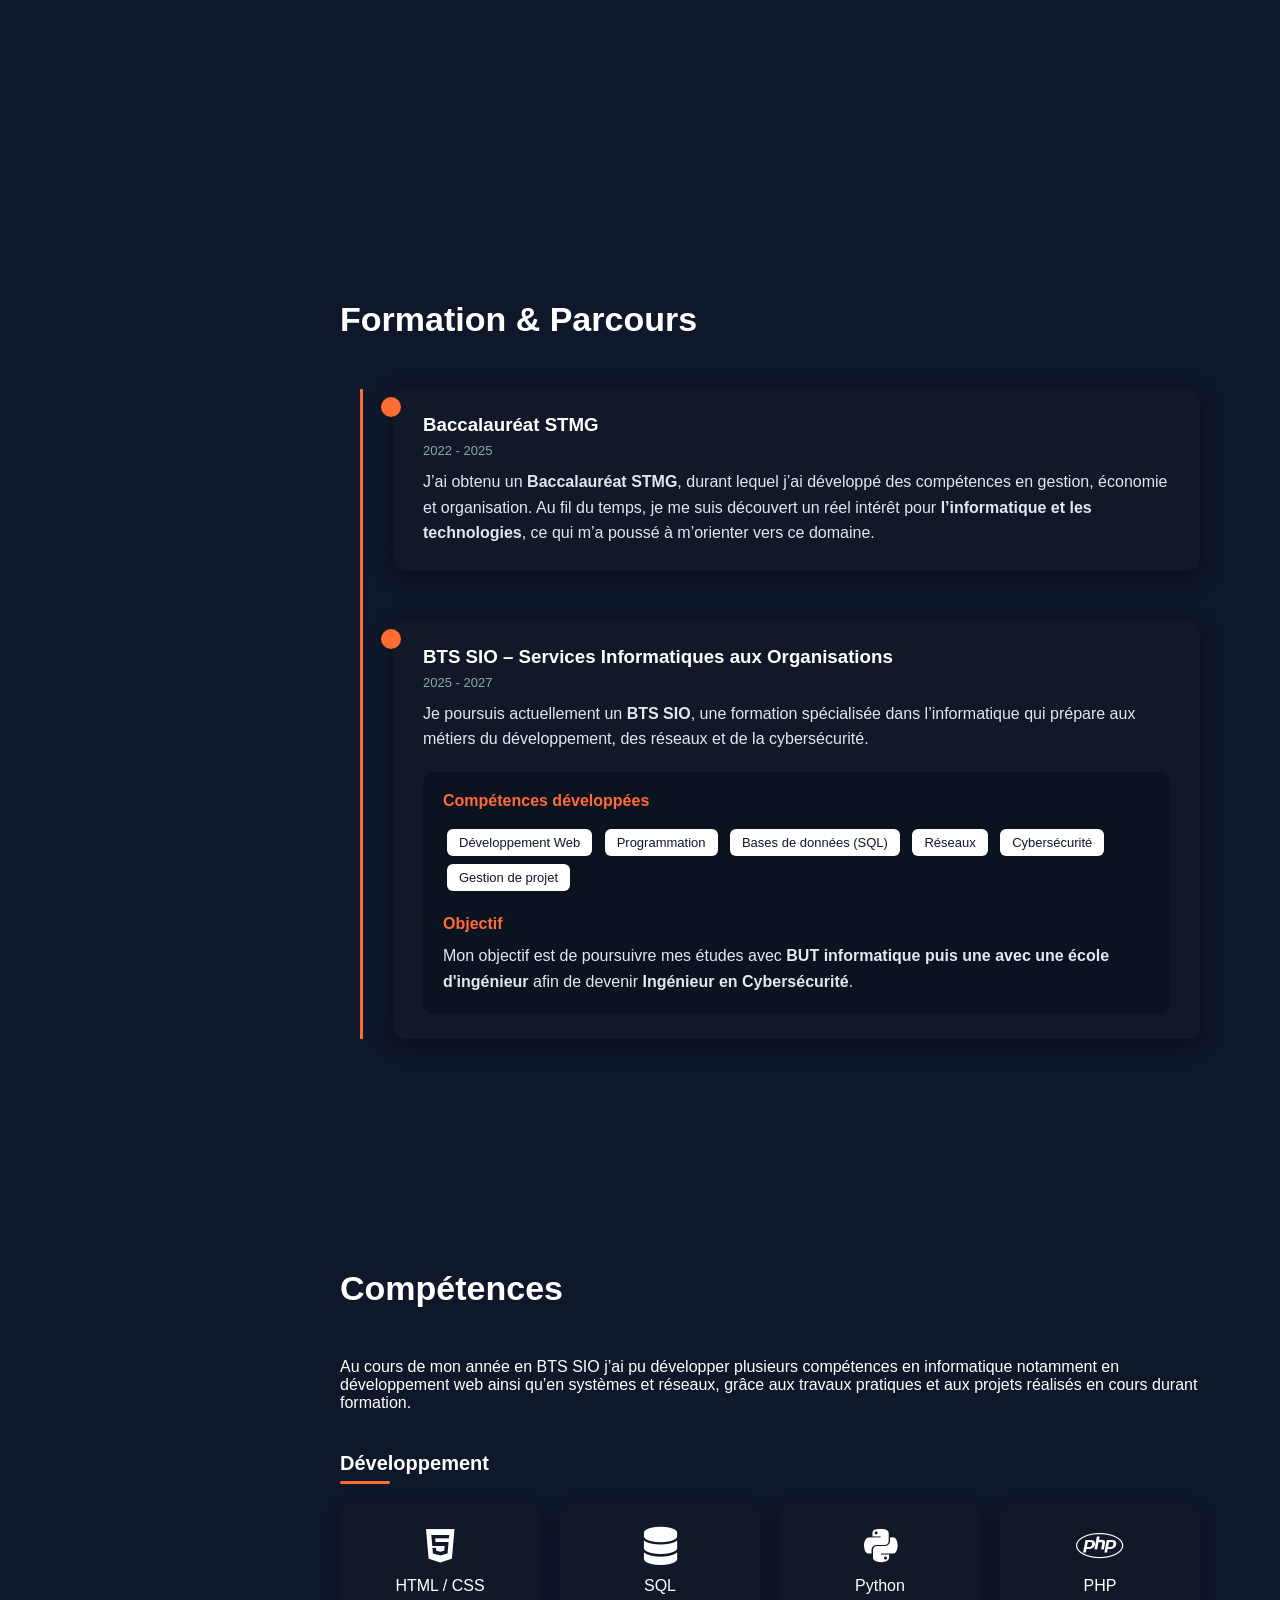
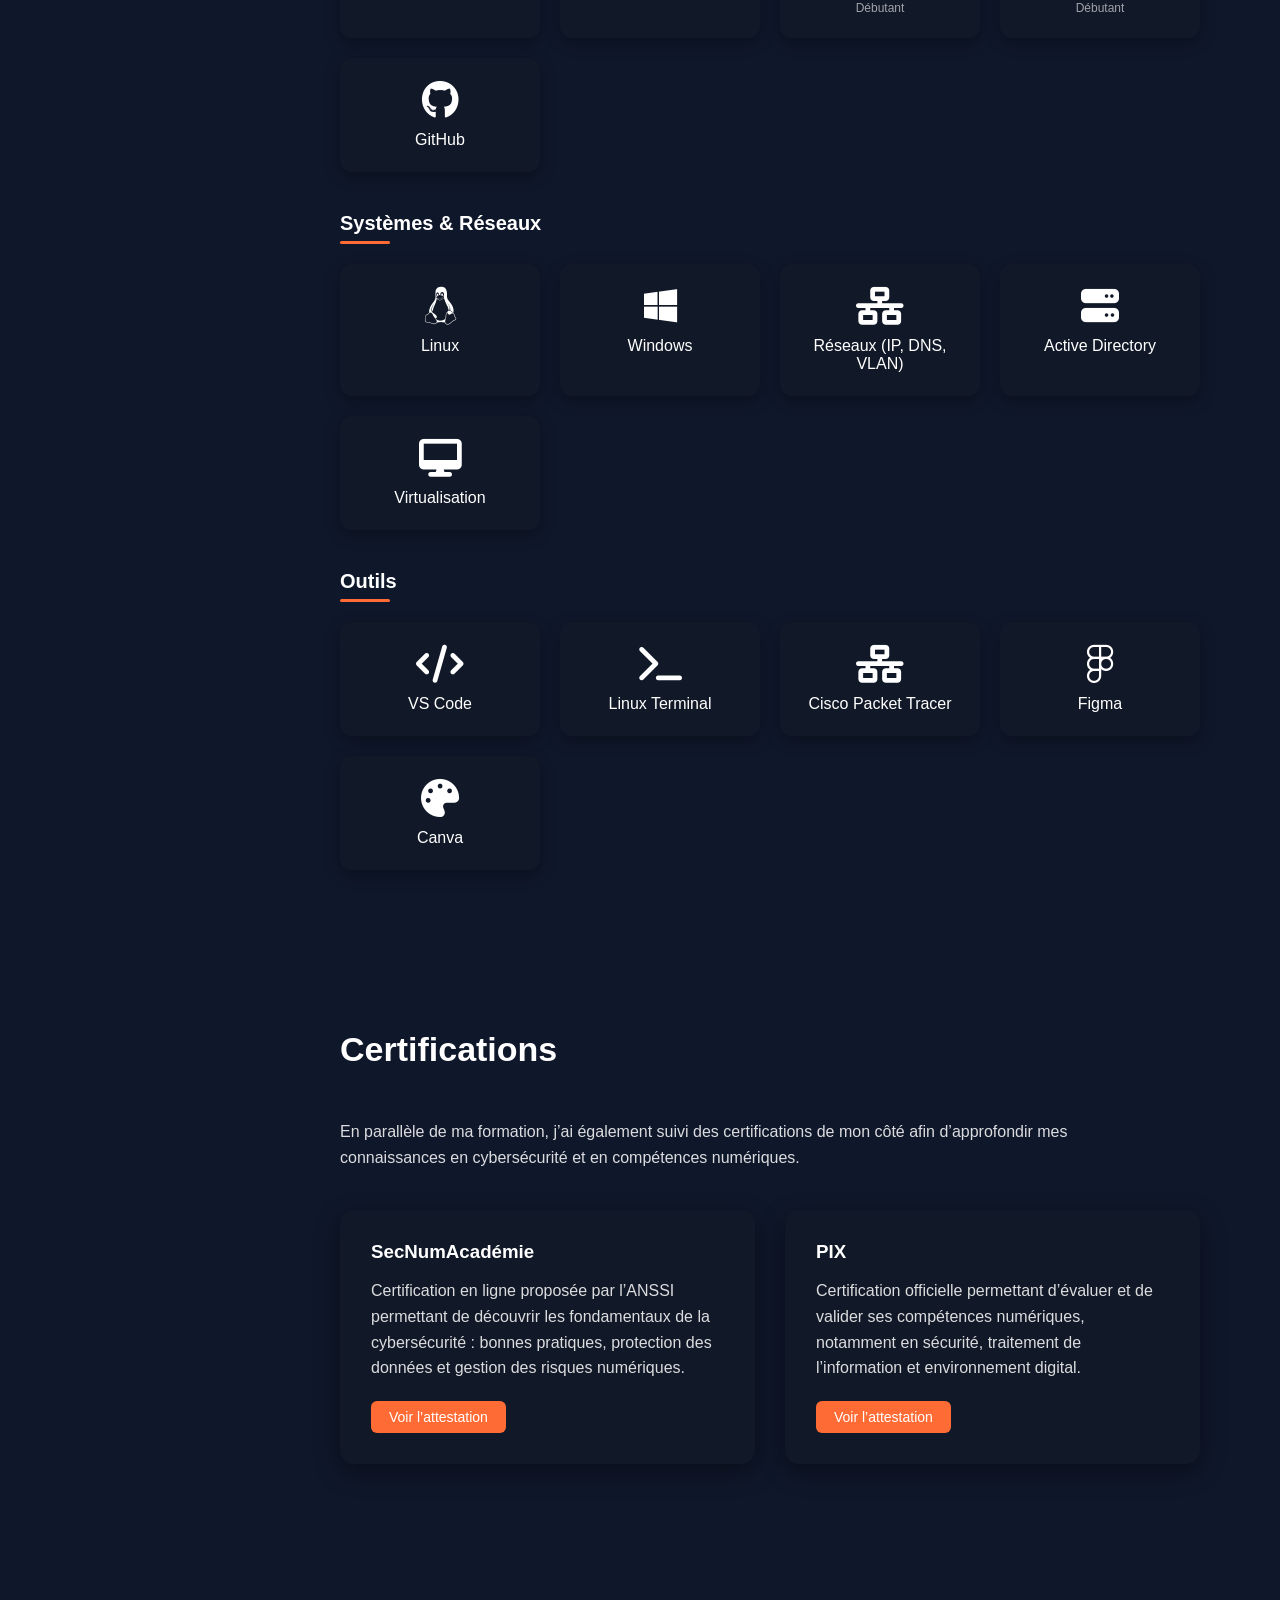
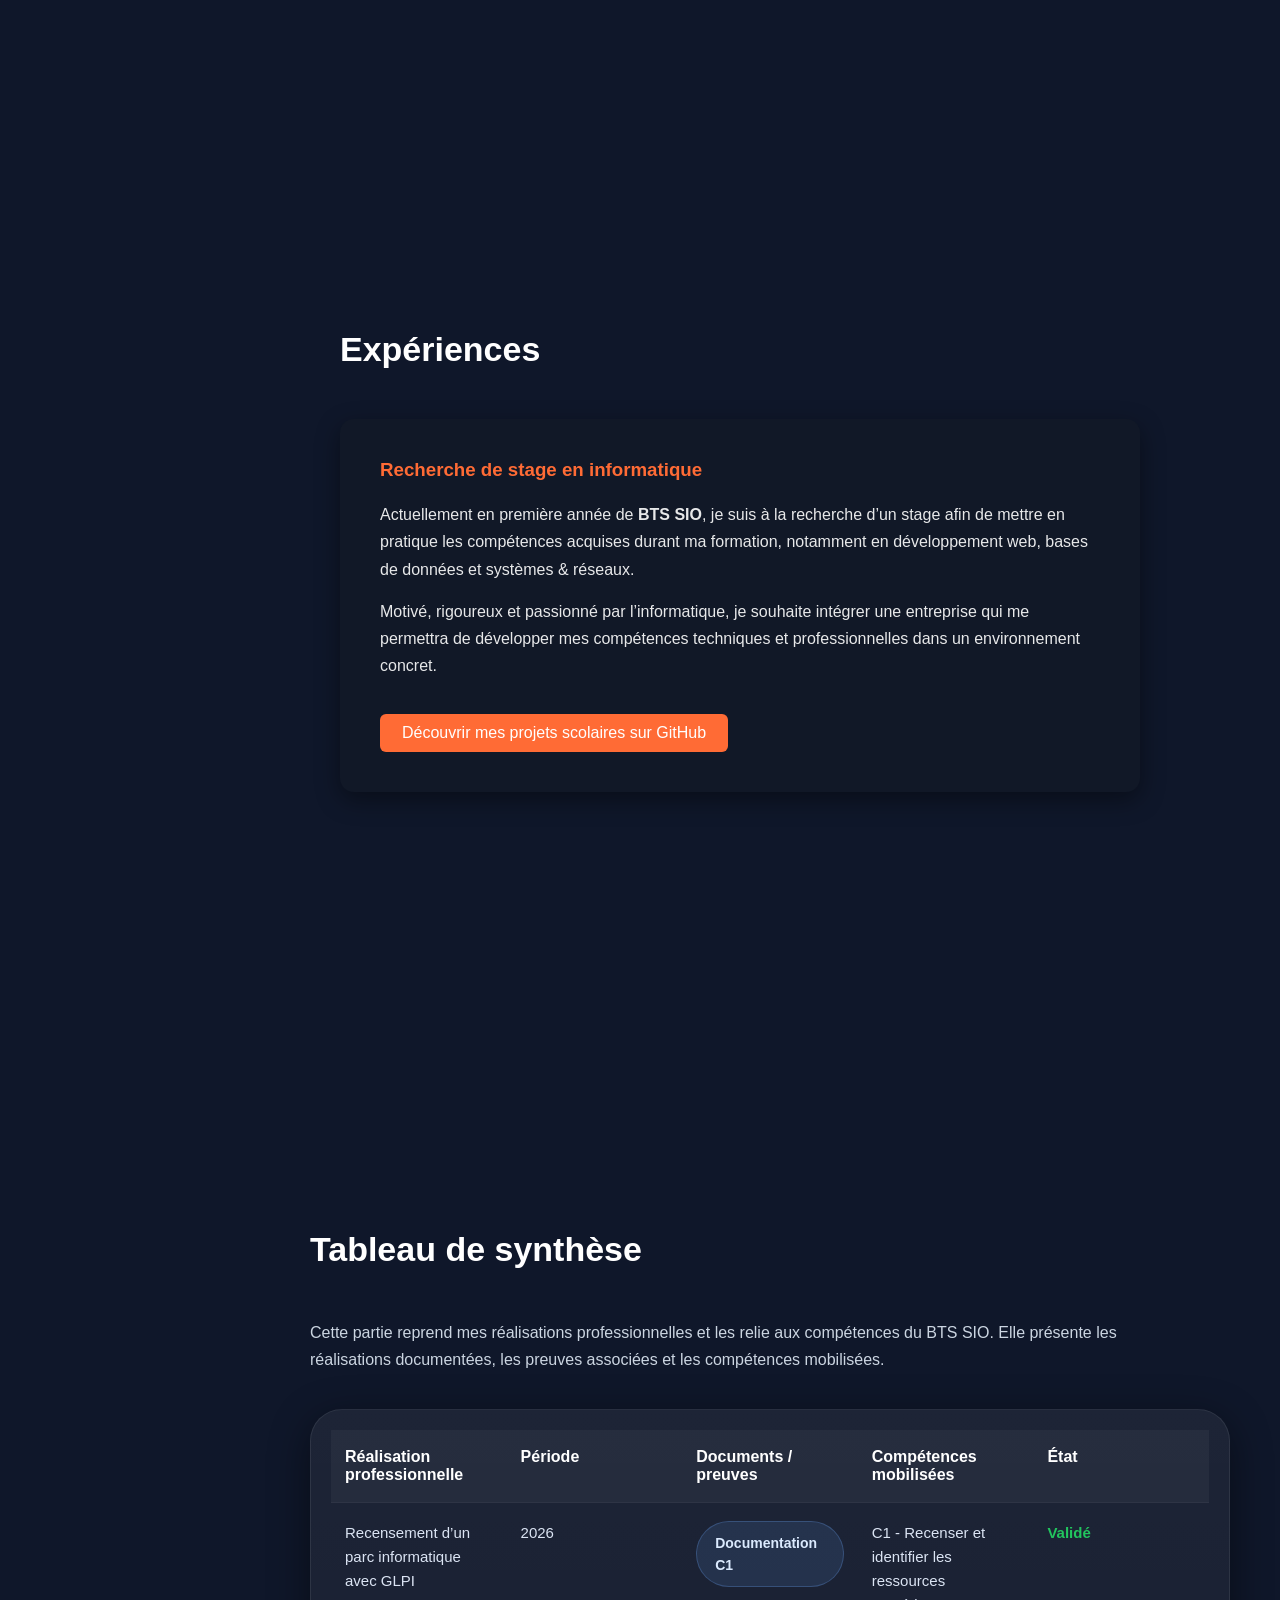
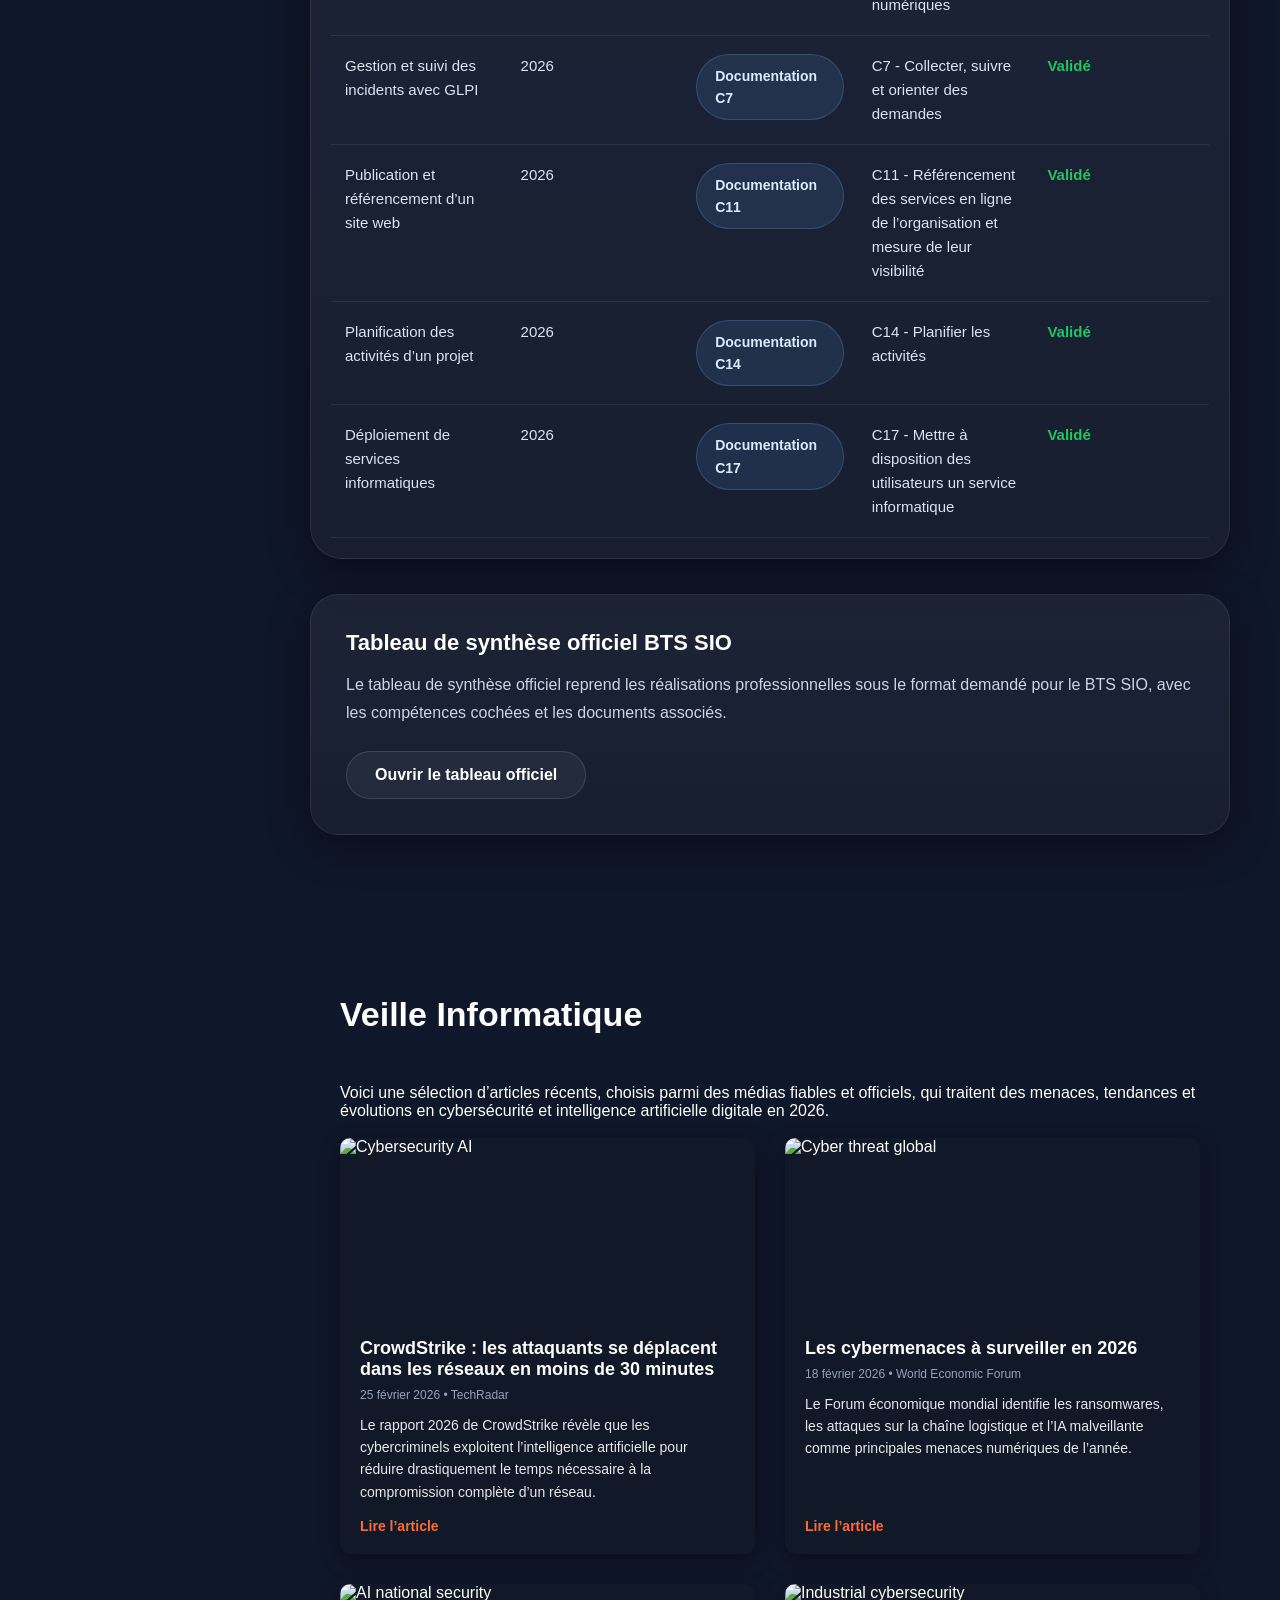
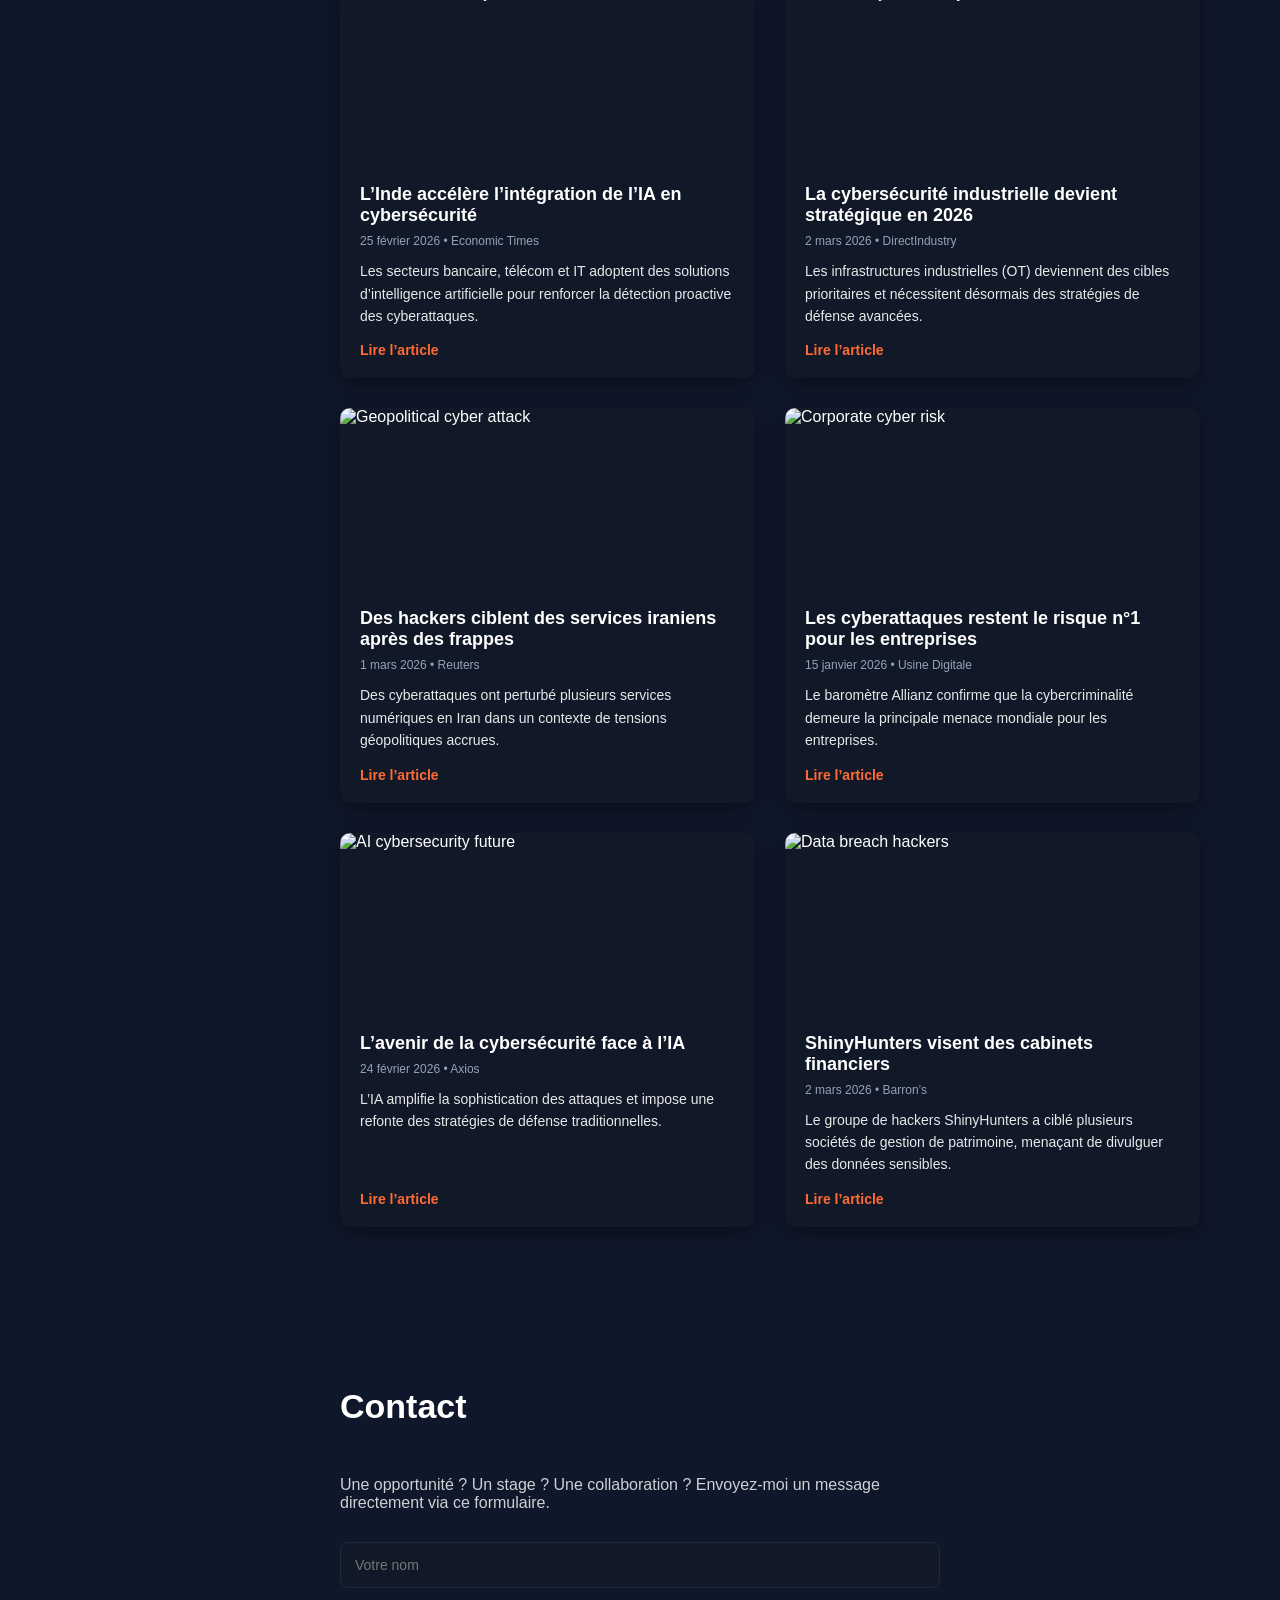
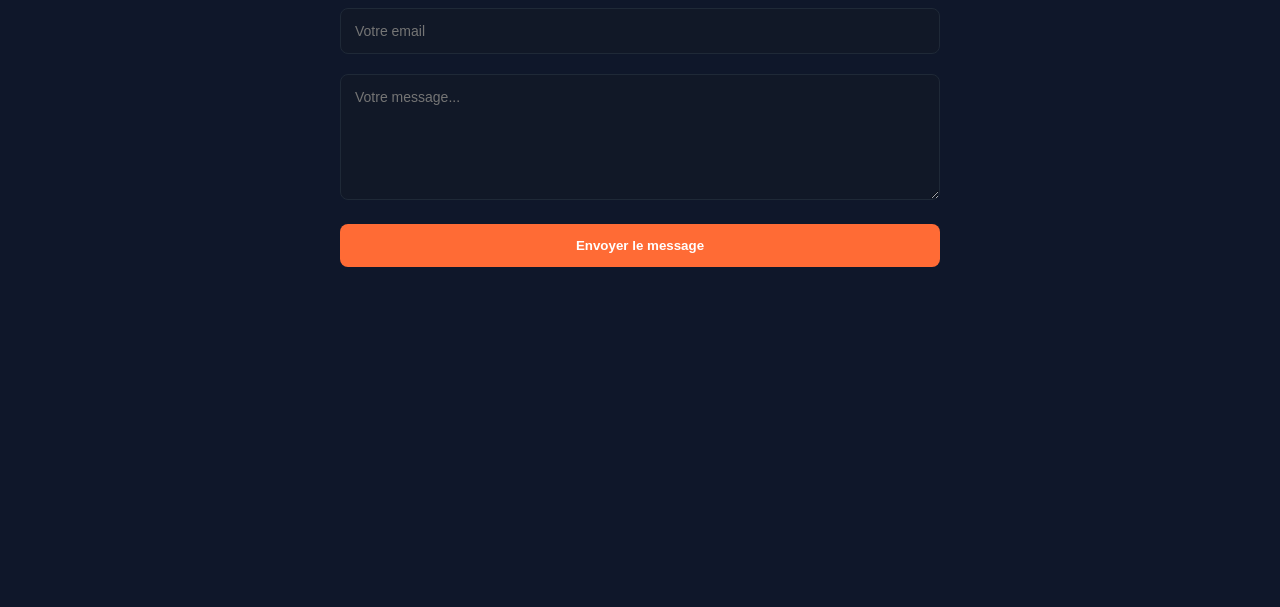
==== commit fe5fe654: "Portfolio BTS SIO" ====
--- a/index.html
+++ b/index.html
@@ -1,518 +1,677 @@
-<!DOCTYPE html>
-<html lang="fr">
-<head>
-    <meta charset="UTF-8">
-    <meta name="viewport" content="width=device-width, initial-scale=1.0">
-    <title>Portfolio</title>
-    <link rel="stylesheet" href="style.css">
-    <link rel="stylesheet" href="https://cdnjs.cloudflare.com/ajax/libs/font-awesome/6.5.0/css/all.min.css">
-    
-</head>
-
-<body>
-
-<!-- Sidebar -->
-    <div class="sidebar">
-
-        <div class="profile">
-            <img src="images/Github.png" class="avatar">
-            <h2>TEKIN Melih</h2>
-
-            <div class="socials">
-                <a href="https://github.com/MelihTekin" target="_blank">
-                <i class="fab fa-github"></i>
-                </a>
-
-                <a href="https://www.linkedin.com/in/melih-tekin-730b9b397" target="_blank">
-                <i class="fab fa-linkedin-in"></i>
-                </a>
-
-                <a href="#contact">
-                <i class="fa-solid fa-envelope"></i>
-                </a>
-            </div>
-        </div>
-
-
-        <nav>
-            <a href="#accueil"><i class="fa-solid fa-house"></i> Accueil</a>
-            <a href="#presentation"><i class="fa-regular fa-user"></i> À propos</a>
-            <a href="#parcours"><i class="fa-solid fa-graduation-cap"></i> Formation</a>
-            <a href="#competence"><i class="fa-solid fa-folder"></i> Compétences</a>
-            <a href="#experience"><i class="fa-solid fa-briefcase"></i> Expériences</a>
-            <a href="#veilles"><i class="fa-solid fa-newspaper"></i> Veille</a>
-        </nav>
-
-        <div class="copyright">
-            © 2025 Melih Tekin  
-            <br>
-            <span>Portfolio BTS SIO</span>
-        </div>
-    </div>
-
-<!-- Contenu -->
-    <div class="main">
-
-        <section id="accueil" class="section accueil">
-            <div class="hero">
-                <h1>Tekin Melih</h1>
-                <h2>Bienvenue sur mon portfolio</h2>
-                <p>Elève en première année de BTS SIO à l’Efrei Paris – Université Paris-Panthéon-Assas</p>
-            </div>
-        </section>
-
-
-        <section id="presentation" class="a-propos">
-            <div class="contenu-a-propos">
-                <h2>À propos de moi</h2>
-                <p>
-                    Je m'appelle <strong>Melih Tekin</strong>. Elève de première année de BTS SIO je suis passionné par l'informatique et les nouvelles technologies. 
-                    J'aime comprendre le fonctionnement des systèmes, apprendre par moi-même et relever de nouveaux défis.
-                </p>
-
-                <p>
-                    À l'avenir, je souhaite m'orienter vers le domaine de la <strong>cybersécurité</strong>, 
-                    afin de protéger les systèmes informatiques et lutter contre les menaces numériques.
-                </p>
-                <a href="CV_Tekinmelih.pdf" target="_blank" class="bouton-cv">Voir mon CV</a>
-            </div>
-
-        </section>
-
-
-        <section id="parcours" class="section formation">
-            <h2 class="section-title">Formation & Parcours</h2>
-            <div class="timeline">
-
-            <!-- Bac STMG -->
-            <div class="timeline-item">
-                <div class="timeline-dot"></div>
-                <div class="timeline-content">
-                    <h3>Baccalauréat STMG</h3>
-                    <span class="date">2022 - 2025</span>
-                    <p>
-                        J’ai obtenu un <b>Baccalauréat STMG</b>, durant lequel j’ai développé
-                        des compétences en gestion, économie et organisation.
-                        Au fil du temps, je me suis découvert un réel intérêt pour
-                        <b>l’informatique et les technologies</b>, ce qui m’a poussé à
-                        m’orienter vers ce domaine.
-                    </p>
-                </div>
-            </div>
-
-            <!-- BTS SIO -->
-            <div class="timeline-item">
-                <div class="timeline-dot"></div>
-                <div class="timeline-content">
-                    <h3>BTS SIO – Services Informatiques aux Organisations</h3>
-                    <span class="date">2025 - 2027</span>
-                    <p>
-                        Je poursuis actuellement un <b>BTS SIO</b>, une formation spécialisée
-                        dans l’informatique qui prépare aux métiers du développement,
-                        des réseaux et de la cybersécurité.
-                    </p>
-
-                    <div class="bts-box">
-                        <h4>Compétences développées</h4>
-                        <div class="skills">
-                            <span>Développement Web</span>
-                            <span>Programmation</span>
-                            <span>Bases de données (SQL)</span>
-                            <span>Réseaux</span>
-                            <span>Cybersécurité</span>
-                            <span>Gestion de projet</span>
-                        </div>
-
-                    <h4>Objectif</h4>
-                    <p>
-                        Mon objectif est de poursuivre mes études avec <b>BUT informatique puis une avec une école d'ingénieur </b>
-                        afin de devenir <b>Ingénieur en Cybersécurité</b>.
-                    </p>
-                </div>
-                </div>
-            </div>
-        </div>
-        </section>
-
-
-
-
-
-
-
-
-
-<section id="competence" class="section competences">
-
-    <h2 class="section-title">Compétences</h2>
-    <p>Au cours de mon année en BTS SIO j’ai pu développer plusieurs compétences en informatique notamment en développement web ainsi qu’en systèmes et réseaux, grâce aux travaux pratiques et aux projets réalisés en cours durant formation.</p>
-
-    <!-- ===== DEV ===== -->
-    <h3 class="category">Développement</h3>
-
-    <div class="skills-grid">
-
-        <div class="skill-card">
-            <i class="fa-brands fa-html5"></i>
-            <p>HTML / CSS</p>
-        </div>
-
-        <div class="skill-card">
-            <i class="fa-solid fa-database"></i>
-            <p>SQL</p>
-        </div>
-
-        <div class="skill-card">
-            <i class="fa-brands fa-python"></i>
-            <p>Python</p>
-            <span class="note">Débutant</span>
-        </div>
-
-        <div class="skill-card">
-            <i class="fa-brands fa-php"></i>
-            <p>PHP</p>
-            <span class="note">Débutant</span>
-        </div>
-
-        <div class="skill-card">
-            <i class="fa-brands fa-github"></i>
-            <p>GitHub</p>
-        </div>
-
-    </div>
-
-
-    <!-- ===== SYSTEMES & RESEAUX ===== -->
-    <h3 class="category">Systèmes & Réseaux</h3>
-
-    <div class="skills-grid">
-
-        <div class="skill-card">
-            <i class="fa-brands fa-linux"></i>
-            <p>Linux</p>
-        </div>
-
-        <div class="skill-card">
-            <i class="fa-brands fa-windows"></i>
-            <p>Windows</p>
-        </div>
-
-        <div class="skill-card">
-            <i class="fa-solid fa-network-wired"></i>
-            <p>Réseaux (IP, DNS, VLAN)</p>
-        </div>
-
-        <div class="skill-card">
-            <i class="fa-solid fa-server"></i>
-            <p>Active Directory</p>
-        </div>
-
-        <div class="skill-card">
-            <i class="fa-solid fa-desktop"></i>
-            <p>Virtualisation</p>
-        </div>
-
-    </div>
-
-
-    <!-- ===== OUTILS ===== -->
-    <h3 class="category">Outils</h3>
-
-    <div class="skills-grid">
-
-        <div class="skill-card">
-            <i class="fa-solid fa-code"></i>
-            <p>VS Code</p>
-        </div>
-
-        <div class="skill-card">
-            <i class="fa-solid fa-terminal"></i>
-            <p>Linux Terminal</p>
-        </div>
-
-        <div class="skill-card">
-            <i class="fa-solid fa-network-wired"></i>
-            <p>Cisco Packet Tracer</p>
-        </div>
-
-        <div class="skill-card">
-            <i class="fa-brands fa-figma"></i>
-            <p>Figma</p>
-        </div>
-
-        <div class="skill-card">
-            <i class="fa-solid fa-palette"></i>
-            <p>Canva</p>
-        </div>
-
-    </div>
-
-</section>
-
-
-<section id="certifications" class="section certifications">
-
-    <h2 class="section-title">Certifications</h2>
-
-    <p class="certif-intro">
-        En parallèle de ma formation, j’ai également suivi des certifications de mon côté afin d’approfondir mes connaissances en cybersécurité et en compétences numériques.
-    </p>
-
-    <div class="certif-grid">
-
-        <!-- SecNumAcadémie -->
-        <div class="certif-card">
-            <div class="certif-content">
-                <h3>SecNumAcadémie</h3>
-                <p>
-                    Certification en ligne proposée par l’ANSSI permettant de découvrir les fondamentaux
-                    de la cybersécurité : bonnes pratiques, protection des données et gestion des risques numériques.
-                </p>
-
-                <a href="certifications/Certificat SecNumAcademie.pdf" class="certif-btn">
-                    Voir l’attestation
-                </a>
-            </div>
-        </div>
-
-        <!-- PIX -->
-        <div class="certif-card">
-            <div class="certif-content">
-                <h3>PIX</h3>
-                <p>
-                    Certification officielle permettant d’évaluer et de valider ses compétences numériques,
-                    notamment en sécurité, traitement de l’information et environnement digital.
-                </p>
-
-                <a href="certifications/certification-pix.pdf" class="certif-btn">
-                    Voir l’attestation
-                </a>
-            </div>
-        </div>
-
-    </div>
-
-</section>
-
-<section id="experience" class="section experiences">
-
-    <h2 class="section-title">Expériences</h2>
-
-    <div class="experience-box">
-        <h3>Recherche de stage en informatique</h3>
-
-        <p>
-            Actuellement en première année de <strong>BTS SIO</strong>, 
-            je suis à la recherche d’un stage afin de mettre en pratique 
-            les compétences acquises durant ma formation, notamment en 
-            développement web, bases de données et systèmes & réseaux.
-        </p>
-
-        <p>
-            Motivé, rigoureux et passionné par l’informatique, je souhaite 
-            intégrer une entreprise qui me permettra de développer mes compétences 
-            techniques et professionnelles dans un environnement concret.
-        </p>
-
-        <a href="https://github.com/MelihTekin" target="_blank" class="btn-github">
-            Découvrir mes projets scolaires sur GitHub
-        </a>
-
-    </div>
-
-</section>
-
-
-<section id="veilles" class="section veille">
-
-    <h2 class="section-title">Veille Informatique</h2>
-
-    <div class="veille-intro">
-        <p>
-            Voici une sélection d’articles récents, choisis parmi des médias fiables 
-            et officiels, qui traitent des menaces, tendances et évolutions en 
-            cybersécurité et intelligence artificielle digitale en 2026.
-        </p>
-    </div>
-    <br>
-
-    <div class="blog-grid">
-
-    <!-- 1 -->
-    <div class="blog-card">
-        <img src="https://images.unsplash.com/photo-1550751827-4bd374c3f58b" alt="Cybersecurity AI">
-        <div class="blog-content">
-            <h3>CrowdStrike : les attaquants se déplacent dans les réseaux en moins de 30 minutes</h3>
-            <span class="meta">25 février 2026 • TechRadar</span>
-            <p>
-                Le rapport 2026 de CrowdStrike révèle que les cybercriminels exploitent l’intelligence artificielle 
-                pour réduire drastiquement le temps nécessaire à la compromission complète d’un réseau.
-            </p>
-            <a href="https://www.techradar.com/pro/security/crowdstrike-says-attackers-are-moving-through-networks-in-under-30-minutes" target="_blank">Lire l’article</a>
-        </div>
-    </div>
-
-    <!-- 2 -->
-    <div class="blog-card">
-        <img src="https://images.unsplash.com/photo-1526378722484-bd91ca387e72" alt="Cyber threat global">
-        <div class="blog-content">
-            <h3>Les cybermenaces à surveiller en 2026</h3>
-            <span class="meta">18 février 2026 • World Economic Forum</span>
-            <p>
-                Le Forum économique mondial identifie les ransomwares, les attaques sur la chaîne logistique 
-                et l’IA malveillante comme principales menaces numériques de l’année.
-            </p>
-            <a href="https://www.weforum.org/stories/2026/02/2026-cyberthreats-to-watch-and-other-cybersecurity-news" target="_blank">Lire l’article</a>
-        </div>
-    </div>
-
-    <!-- 3 -->
-    <div class="blog-card">
-        <img src="https://images.unsplash.com/photo-1504639725590-34d0984388bd" alt="AI national security">
-        <div class="blog-content">
-            <h3>L’Inde accélère l’intégration de l’IA en cybersécurité</h3>
-            <span class="meta">25 février 2026 • Economic Times</span>
-            <p>
-                Les secteurs bancaire, télécom et IT adoptent des solutions d’intelligence artificielle 
-                pour renforcer la détection proactive des cyberattaques.
-            </p>
-            <a href="https://m.economictimes.com/tech/technology/it-bfsi-telecom-headline-indias-ai-cybersecurity-push/articleshow/128768089.cms" target="_blank">Lire l’article</a>
-        </div>
-    </div>
-
-    <!-- 4 -->
-    <div class="blog-card">
-        <img src="https://images.unsplash.com/photo-1510519138101-570d1dca3d66" alt="Industrial cybersecurity">
-        <div class="blog-content">
-            <h3>La cybersécurité industrielle devient stratégique en 2026</h3>
-            <span class="meta">2 mars 2026 • DirectIndustry</span>
-            <p>
-                Les infrastructures industrielles (OT) deviennent des cibles prioritaires 
-                et nécessitent désormais des stratégies de défense avancées.
-            </p>
-            <a href="https://emag.directindustry.com/2026/03/02/industrial-cybersecurity-defense-strategies-operational-tech/" target="_blank">Lire l’article</a>
-        </div>
-    </div>
-
-    <!-- 5 -->
-    <div class="blog-card">
-        <img src="https://images.unsplash.com/photo-1451187580459-43490279c0fa" alt="Geopolitical cyber attack">
-        <div class="blog-content">
-            <h3>Des hackers ciblent des services iraniens après des frappes</h3>
-            <span class="meta">1 mars 2026 • Reuters</span>
-            <p>
-                Des cyberattaques ont perturbé plusieurs services numériques en Iran 
-                dans un contexte de tensions géopolitiques accrues.
-            </p>
-            <a href="https://www.reuters.com/business/media-telecom/hackers-hit-iranian-apps-websites-after-us-israeli-strikes-2026-03-01/" target="_blank">Lire l’article</a>
-        </div>
-    </div>
-
-    <!-- 6 -->
-    <div class="blog-card">
-        <img src="https://images.unsplash.com/photo-1498050108023-c5249f4df085" alt="Corporate cyber risk">
-        <div class="blog-content">
-            <h3>Les cyberattaques restent le risque n°1 pour les entreprises</h3>
-            <span class="meta">15 janvier 2026 • Usine Digitale</span>
-            <p>
-                Le baromètre Allianz confirme que la cybercriminalité demeure 
-                la principale menace mondiale pour les entreprises.
-            </p>
-            <a href="https://www.usine-digitale.fr/cybersecurite/les-cyberattaques-et-lintelligence-artificielle-en-tete-des-risques-des-entreprises-en-2026.5N33R44GYVD3JGHTV3XVKYWINY.html" target="_blank">Lire l’article</a>
-        </div>
-    </div>
-
-    <!-- 7 -->
-    <div class="blog-card">
-        <img src="https://images.unsplash.com/photo-1518770660439-4636190af475" alt="AI cybersecurity future">
-        <div class="blog-content">
-            <h3>L’avenir de la cybersécurité face à l’IA</h3>
-            <span class="meta">24 février 2026 • Axios</span>
-            <p>
-                L’IA amplifie la sophistication des attaques et impose une refonte 
-                des stratégies de défense traditionnelles.
-            </p>
-            <a href="https://www.axios.com/newsletters/axios-future-of-cybersecurity-bdca0b60-0db6-11f1-b157-114c2c7943cd" target="_blank">Lire l’article</a>
-        </div>
-    </div>
-
-    <!-- 8 -->
-    <div class="blog-card">
-        <img src="https://images.unsplash.com/photo-1519389950473-47ba0277781c" alt="Data breach hackers">
-        <div class="blog-content">
-            <h3>ShinyHunters visent des cabinets financiers</h3>
-            <span class="meta">2 mars 2026 • Barron’s</span>
-            <p>
-                Le groupe de hackers ShinyHunters a ciblé plusieurs sociétés de gestion 
-                de patrimoine, menaçant de divulguer des données sensibles.
-            </p>
-            <a href="https://www.barrons.com/advisor/articles/hackers-shinyhunters-wealth-management-mercer-beacon-pointe-dc9c009d" target="_blank">Lire l’article</a>
-        </div>
-    </div>
-
-</div>
-
-</section>
-
-<section id="contact" class="section contact">
-  <h2 class="section-title">Contact</h2>
-  <div class="contact-container">
-    <p class="contact-intro">
-      Une opportunité ? Un stage ? Une collaboration ?
-      Envoyez-moi un message directement via ce formulaire.
-    </p>
-
-    <form id="contact-form" class="contact-form">
-      <div class="form-group">
-        <input type="text" name="user_name" placeholder="Votre nom" required>
-      </div>
-
-      <div class="form-group">
-        <input type="email" name="user_email" placeholder="Votre email" required>
-      </div>
-
-      <div class="form-group">
-        <textarea name="message" rows="6" placeholder="Votre message..." required></textarea>
-      </div>
-
-      <button type="submit" class="contact-btn">
-        Envoyer le message
-      </button>
-
-      <p class="success-message">✅ Message envoyé avec succès.</p>
-    </form>
-
-  </div>
-
-</section>
-
-<script src="https://cdn.jsdelivr.net/npm/@emailjs/browser@4/dist/email.min.js"></script>
-
-<script>
-(function(){
-  emailjs.init("UV1c90WNCvKNokjKw");
-})();
-
-const form = document.getElementById("contact-form");
-const successMessage = document.querySelector(".success-message");
-
-form.addEventListener("submit", function(e) {
-  e.preventDefault();
-
-  emailjs.sendForm(
-    "service_n312rwe",
-    "template_xyn5mcm",
-    this
-  )
-  .then(function() {
-      successMessage.style.display = "block";
-      form.reset();
-  }, function(error) {
-      alert("Erreur lors de l'envoi.");
-      console.log(error);
-  });
-});
-</script>
-
-</body>
-</html>
+<!DOCTYPE html>
+<html lang="fr">
+<head>   
+<!-- Google tag (gtag.js) -->
+<script async src="https://www.googletagmanager.com/gtag/js?id=G-R0FWVV4SVY"></script>
+<script>
+  window.dataLayer = window.dataLayer || [];
+  function gtag(){dataLayer.push(arguments);}
+  gtag('js', new Date());
+
+  gtag('config', 'G-R0FWVV4SVY');
+</script>
+    <meta charset="UTF-8">
+    <meta name="viewport" content="width=device-width, initial-scale=1.0">
+    <title>Portfolio</title>
+    <link rel="stylesheet" href="style.css">
+    <link rel="stylesheet" href="https://cdnjs.cloudflare.com/ajax/libs/font-awesome/6.5.0/css/all.min.css">
+    
+</head>
+
+<body>
+
+<!-- Sidebar -->
+    <div class="sidebar">
+
+        <div class="profile">
+            <img src="images/Github.png" class="avatar">
+            <h2>TEKIN Melih</h2>
+
+            <div class="socials">
+                <a href="https://github.com/MelihTekin" target="_blank">
+                <i class="fab fa-github"></i>
+                </a>
+
+                <a href="https://www.linkedin.com/in/melih-tekin-730b9b397" target="_blank">
+                <i class="fab fa-linkedin-in"></i>
+                </a>
+
+                <a href="#contact">
+                <i class="fa-solid fa-envelope"></i>
+                </a>
+            </div>
+        </div>
+
+
+        <nav>
+            <a href="#accueil"><i class="fa-solid fa-house"></i> Accueil</a>
+            <a href="#presentation"><i class="fa-regular fa-user"></i> À propos</a>
+            <a href="#parcours"><i class="fa-solid fa-graduation-cap"></i> Formation</a>
+            <a href="#competence"><i class="fa-solid fa-folder"></i> Compétences</a>
+            <a href="#experience"><i class="fa-solid fa-briefcase"></i> Expériences</a>
+            <a href="#synthese"><i class="fa-solid fa-briefcase"></i> Tableau de synthèse</a>
+            <a href="#veilles"><i class="fa-solid fa-newspaper"></i> Veille</a>
+        </nav>
+
+        <div class="copyright">
+            © 2025 Melih Tekin  
+            <br>
+            <span>Portfolio BTS SIO</span>
+        </div>
+    </div>
+
+<!-- Contenu -->
+    <div class="main">
+
+        <section id="accueil" class="section accueil">
+            <div class="hero">
+                <h1>Tekin Melih</h1>
+                <h2>Bienvenue sur mon portfolio</h2>
+                <p>Elève en première année de BTS SIO à l’Efrei Paris – Université Paris-Panthéon-Assas</p>
+            </div>
+        </section>
+
+
+        <section id="presentation" class="a-propos">
+            <div class="contenu-a-propos">
+                <h2>À propos de moi</h2>
+                <p>
+                    Je m'appelle <strong>Melih Tekin</strong>. Elève de première année de BTS SIO je suis passionné par l'informatique et les nouvelles technologies. 
+                    J'aime comprendre le fonctionnement des systèmes, apprendre par moi-même et relever de nouveaux défis.
+                </p>
+
+                <p>
+                    À l'avenir, je souhaite m'orienter vers le domaine de la <strong>cybersécurité</strong>, 
+                    afin de protéger les systèmes informatiques et lutter contre les menaces numériques.
+                </p>
+                <a href="./CV_TekinMelih.pdf" target="_blank" class="bouton-cv">Voir mon CV</a>
+            </div>
+
+        </section>
+
+
+        <section id="parcours" class="section formation">
+            <h2 class="section-title">Formation & Parcours</h2>
+            <div class="timeline">
+
+            <!-- Bac STMG -->
+            <div class="timeline-item">
+                <div class="timeline-dot"></div>
+                <div class="timeline-content">
+                    <h3>Baccalauréat STMG</h3>
+                    <span class="date">2022 - 2025</span>
+                    <p>
+                        J’ai obtenu un <b>Baccalauréat STMG</b>, durant lequel j’ai développé
+                        des compétences en gestion, économie et organisation.
+                        Au fil du temps, je me suis découvert un réel intérêt pour
+                        <b>l’informatique et les technologies</b>, ce qui m’a poussé à
+                        m’orienter vers ce domaine.
+                    </p>
+                </div>
+            </div>
+
+            <!-- BTS SIO -->
+            <div class="timeline-item">
+                <div class="timeline-dot"></div>
+                <div class="timeline-content">
+                    <h3>BTS SIO – Services Informatiques aux Organisations</h3>
+                    <span class="date">2025 - 2027</span>
+                    <p>
+                        Je poursuis actuellement un <b>BTS SIO</b>, une formation spécialisée
+                        dans l’informatique qui prépare aux métiers du développement,
+                        des réseaux et de la cybersécurité.
+                    </p>
+
+                    <div class="bts-box">
+                        <h4>Compétences développées</h4>
+                        <div class="skills">
+                            <span>Développement Web</span>
+                            <span>Programmation</span>
+                            <span>Bases de données (SQL)</span>
+                            <span>Réseaux</span>
+                            <span>Cybersécurité</span>
+                            <span>Gestion de projet</span>
+                        </div>
+
+                    <h4>Objectif</h4>
+                    <p>
+                        Mon objectif est de poursuivre mes études avec <b>BUT informatique puis une avec une école d'ingénieur </b>
+                        afin de devenir <b>Ingénieur en Cybersécurité</b>.
+                    </p>
+                </div>
+                </div>
+            </div>
+        </div>
+        </section>
+
+
+
+
+
+
+
+
+
+<section id="competence" class="section competences">
+
+    <h2 class="section-title">Compétences</h2>
+    <p>Au cours de mon année en BTS SIO j’ai pu développer plusieurs compétences en informatique notamment en développement web ainsi qu’en systèmes et réseaux, grâce aux travaux pratiques et aux projets réalisés en cours durant formation.</p>
+
+    <!-- DEV -->
+    <h3 class="category">Développement</h3>
+
+    <div class="skills-grid">
+
+        <div class="skill-card">
+            <i class="fa-brands fa-html5"></i>
+            <p>HTML / CSS</p>
+        </div>
+
+        <div class="skill-card">
+            <i class="fa-solid fa-database"></i>
+            <p>SQL</p>
+        </div>
+
+        <div class="skill-card">
+            <i class="fa-brands fa-python"></i>
+            <p>Python</p>
+            <span class="note">Débutant</span>
+        </div>
+
+        <div class="skill-card">
+            <i class="fa-brands fa-php"></i>
+            <p>PHP</p>
+            <span class="note">Débutant</span>
+        </div>
+
+        <div class="skill-card">
+            <i class="fa-brands fa-github"></i>
+            <p>GitHub</p>
+        </div>
+
+    </div>
+
+
+    <!-- SYSTEMES & RESEAUX  -->
+    <h3 class="category">Systèmes & Réseaux</h3>
+
+    <div class="skills-grid">
+
+        <div class="skill-card">
+            <i class="fa-brands fa-linux"></i>
+            <p>Linux</p>
+        </div>
+
+        <div class="skill-card">
+            <i class="fa-brands fa-windows"></i>
+            <p>Windows</p>
+        </div>
+
+        <div class="skill-card">
+            <i class="fa-solid fa-network-wired"></i>
+            <p>Réseaux (IP, DNS, VLAN)</p>
+        </div>
+
+        <div class="skill-card">
+            <i class="fa-solid fa-server"></i>
+            <p>Active Directory</p>
+        </div>
+
+        <div class="skill-card">
+            <i class="fa-solid fa-desktop"></i>
+            <p>Virtualisation</p>
+        </div>
+
+    </div>
+
+
+    <!-- OUTILS -->
+    <h3 class="category">Outils</h3>
+
+    <div class="skills-grid">
+
+        <div class="skill-card">
+            <i class="fa-solid fa-code"></i>
+            <p>VS Code</p>
+        </div>
+
+        <div class="skill-card">
+            <i class="fa-solid fa-terminal"></i>
+            <p>Linux Terminal</p>
+        </div>
+
+        <div class="skill-card">
+            <i class="fa-solid fa-network-wired"></i>
+            <p>Cisco Packet Tracer</p>
+        </div>
+
+        <div class="skill-card">
+            <i class="fa-brands fa-figma"></i>
+            <p>Figma</p>
+        </div>
+
+        <div class="skill-card">
+            <i class="fa-solid fa-palette"></i>
+            <p>Canva</p>
+        </div>
+
+    </div>
+
+</section>
+
+
+<section id="certifications" class="section certifications">
+
+    <h2 class="section-title">Certifications</h2>
+
+    <p class="certif-intro">
+        En parallèle de ma formation, j’ai également suivi des certifications de mon côté afin d’approfondir mes connaissances en cybersécurité et en compétences numériques.
+    </p>
+
+    <div class="certif-grid">
+
+        <!-- SecNumAcadémie -->
+        <div class="certif-card">
+            <div class="certif-content">
+                <h3>SecNumAcadémie</h3>
+                <p>
+                    Certification en ligne proposée par l’ANSSI permettant de découvrir les fondamentaux
+                    de la cybersécurité : bonnes pratiques, protection des données et gestion des risques numériques.
+                </p>
+
+                <a href="certifications/Certificat SecNumAcademie.pdf" class="certif-btn">
+                    Voir l’attestation
+                </a>
+            </div>
+        </div>
+
+        <!-- PIX -->
+        <div class="certif-card">
+            <div class="certif-content">
+                <h3>PIX</h3>
+                <p>
+                    Certification officielle permettant d’évaluer et de valider ses compétences numériques,
+                    notamment en sécurité, traitement de l’information et environnement digital.
+                </p>
+
+                <a href="certifications/certification-pix.pdf" class="certif-btn">
+                    Voir l’attestation
+                </a>
+            </div>
+        </div>
+
+    </div>
+
+</section>
+
+<section id="experience" class="section experiences">
+
+    <h2 class="section-title">Expériences</h2>
+
+    <div class="experience-box">
+        <h3>Recherche de stage en informatique</h3>
+
+        <p>
+            Actuellement en première année de <strong>BTS SIO</strong>, 
+            je suis à la recherche d’un stage afin de mettre en pratique 
+            les compétences acquises durant ma formation, notamment en 
+            développement web, bases de données et systèmes & réseaux.
+        </p>
+
+        <p>
+            Motivé, rigoureux et passionné par l’informatique, je souhaite 
+            intégrer une entreprise qui me permettra de développer mes compétences 
+            techniques et professionnelles dans un environnement concret.
+        </p>
+
+        <a href="https://github.com/MelihTekin" target="_blank" class="btn-github">
+            Découvrir mes projets scolaires sur GitHub
+        </a>
+
+    </div>
+
+</section>
+
+
+<section id="synthese" class="section synthese">
+
+    <h2 class="section-title">Tableau de synthèse</h2>
+
+    <p class="synthese-intro">
+        Cette partie reprend mes réalisations professionnelles et les relie aux compétences du BTS SIO.
+        Elle présente les réalisations documentées, les preuves associées et les compétences mobilisées.
+    </p>
+
+    <div class="synthese-wrap">
+
+        <table>
+            <thead>
+                <tr>
+                    <th>Réalisation professionnelle</th>
+                    <th>Période</th>
+                    <th>Documents / preuves</th>
+                    <th>Compétences mobilisées</th>
+                    <th>État</th>
+                </tr>
+            </thead>
+
+            <tbody>
+
+                <tr>
+                    <td>Recensement d’un parc informatique avec GLPI</td>
+                    <td>2026</td>
+
+                    <td>
+                        <a href="C1.html" class="table-link">
+                            Documentation C1
+                        </a>
+                    </td>
+
+                    <td>
+                        C1 - Recenser et identifier les ressources numériques
+                    </td>
+
+                    <td class="check">
+                        Validé
+                    </td>
+                </tr>
+
+                <tr>
+                    <td>Gestion et suivi des incidents avec GLPI</td>
+                    <td>2026</td>
+
+                    <td>
+                        <a href="C7.html" class="table-link">
+                            Documentation C7
+                        </a>
+                    </td>
+
+                    <td>
+                        C7 - Collecter, suivre et orienter des demandes
+                    </td>
+
+                    <td class="check">
+                        Validé
+                    </td>
+                </tr>
+
+                <tr>
+                    <td>Publication et référencement d’un site web</td>
+                    <td>2026</td>
+
+                    <td>
+                        <a href="C11.html" class="table-link">
+                            Documentation C11
+                        </a>
+                    </td>
+
+                    <td>
+                        C11 - Référencement des services en ligne de l’organisation
+                        et mesure de leur visibilité
+                    </td>
+
+                    <td class="check">
+                        Validé
+                    </td>
+                </tr>
+
+                <tr>
+                    <td>Planification des activités d’un projet</td>
+                    <td>2026</td>
+
+                    <td>
+                        <a href="C14.html" class="table-link">
+                            Documentation C14
+                        </a>
+                    </td>
+
+                    <td>
+                        C14 - Planifier les activités
+                    </td>
+
+                    <td class="check">
+                        Validé
+                    </td>
+                </tr>
+
+                <tr>
+                    <td>Déploiement de services informatiques</td>
+                    <td>2026</td>
+
+                    <td>
+                        <a href="C17.html" class="table-link">
+                            Documentation C17
+                        </a>
+                    </td>
+
+                    <td>
+                        C17 - Mettre à disposition des utilisateurs un service informatique
+                    </td>
+
+                    <td class="check">
+                        Validé
+                    </td>
+                </tr>
+
+            </tbody>
+
+        </table>
+
+    </div>
+
+    <div class="official-synthese">
+
+        <h3>Tableau de synthèse officiel BTS SIO</h3>
+
+        <p>
+            Le tableau de synthèse officiel reprend les réalisations professionnelles
+            sous le format demandé pour le BTS SIO, avec les compétences cochées
+            et les documents associés.
+        </p>
+
+        <a href="documents/tableau-synthese-officiel (1).pdf" target="_blank" class="btn-official">
+            Ouvrir le tableau officiel
+        </a>
+
+    </div>
+
+</section>
+
+
+<section id="veilles" class="section veille">
+
+    <h2 class="section-title">Veille Informatique</h2>
+
+    <div class="veille-intro">
+        <p>
+            Voici une sélection d’articles récents, choisis parmi des médias fiables 
+            et officiels, qui traitent des menaces, tendances et évolutions en 
+            cybersécurité et intelligence artificielle digitale en 2026.
+        </p>
+    </div>
+    <br>
+
+    <div class="blog-grid">
+
+    <!-- 1 -->
+    <div class="blog-card">
+        <img src="https://images.unsplash.com/photo-1550751827-4bd374c3f58b" alt="Cybersecurity AI">
+        <div class="blog-content">
+            <h3>CrowdStrike : les attaquants se déplacent dans les réseaux en moins de 30 minutes</h3>
+            <span class="meta">25 février 2026 • TechRadar</span>
+            <p>
+                Le rapport 2026 de CrowdStrike révèle que les cybercriminels exploitent l’intelligence artificielle 
+                pour réduire drastiquement le temps nécessaire à la compromission complète d’un réseau.
+            </p>
+            <a href="https://www.techradar.com/pro/security/crowdstrike-says-attackers-are-moving-through-networks-in-under-30-minutes" target="_blank">Lire l’article</a>
+        </div>
+    </div>
+
+    <!-- 2 -->
+    <div class="blog-card">
+        <img src="https://images.unsplash.com/photo-1526378722484-bd91ca387e72" alt="Cyber threat global">
+        <div class="blog-content">
+            <h3>Les cybermenaces à surveiller en 2026</h3>
+            <span class="meta">18 février 2026 • World Economic Forum</span>
+            <p>
+                Le Forum économique mondial identifie les ransomwares, les attaques sur la chaîne logistique 
+                et l’IA malveillante comme principales menaces numériques de l’année.
+            </p>
+            <a href="https://www.weforum.org/stories/2026/02/2026-cyberthreats-to-watch-and-other-cybersecurity-news" target="_blank">Lire l’article</a>
+        </div>
+    </div>
+
+    <!-- 3 -->
+    <div class="blog-card">
+        <img src="https://images.unsplash.com/photo-1504639725590-34d0984388bd" alt="AI national security">
+        <div class="blog-content">
+            <h3>L’Inde accélère l’intégration de l’IA en cybersécurité</h3>
+            <span class="meta">25 février 2026 • Economic Times</span>
+            <p>
+                Les secteurs bancaire, télécom et IT adoptent des solutions d’intelligence artificielle 
+                pour renforcer la détection proactive des cyberattaques.
+            </p>
+            <a href="https://m.economictimes.com/tech/technology/it-bfsi-telecom-headline-indias-ai-cybersecurity-push/articleshow/128768089.cms" target="_blank">Lire l’article</a>
+        </div>
+    </div>
+
+    <!-- 4 -->
+    <div class="blog-card">
+        <img src="https://images.unsplash.com/photo-1510519138101-570d1dca3d66" alt="Industrial cybersecurity">
+        <div class="blog-content">
+            <h3>La cybersécurité industrielle devient stratégique en 2026</h3>
+            <span class="meta">2 mars 2026 • DirectIndustry</span>
+            <p>
+                Les infrastructures industrielles (OT) deviennent des cibles prioritaires 
+                et nécessitent désormais des stratégies de défense avancées.
+            </p>
+            <a href="https://emag.directindustry.com/2026/03/02/industrial-cybersecurity-defense-strategies-operational-tech/" target="_blank">Lire l’article</a>
+        </div>
+    </div>
+
+    <!-- 5 -->
+    <div class="blog-card">
+        <img src="https://images.unsplash.com/photo-1451187580459-43490279c0fa" alt="Geopolitical cyber attack">
+        <div class="blog-content">
+            <h3>Des hackers ciblent des services iraniens après des frappes</h3>
+            <span class="meta">1 mars 2026 • Reuters</span>
+            <p>
+                Des cyberattaques ont perturbé plusieurs services numériques en Iran 
+                dans un contexte de tensions géopolitiques accrues.
+            </p>
+            <a href="https://www.reuters.com/business/media-telecom/hackers-hit-iranian-apps-websites-after-us-israeli-strikes-2026-03-01/" target="_blank">Lire l’article</a>
+        </div>
+    </div>
+
+    <!-- 6 -->
+    <div class="blog-card">
+        <img src="https://images.unsplash.com/photo-1498050108023-c5249f4df085" alt="Corporate cyber risk">
+        <div class="blog-content">
+            <h3>Les cyberattaques restent le risque n°1 pour les entreprises</h3>
+            <span class="meta">15 janvier 2026 • Usine Digitale</span>
+            <p>
+                Le baromètre Allianz confirme que la cybercriminalité demeure 
+                la principale menace mondiale pour les entreprises.
+            </p>
+            <a href="https://www.usine-digitale.fr/cybersecurite/les-cyberattaques-et-lintelligence-artificielle-en-tete-des-risques-des-entreprises-en-2026.5N33R44GYVD3JGHTV3XVKYWINY.html" target="_blank">Lire l’article</a>
+        </div>
+    </div>
+
+    <!-- 7 -->
+    <div class="blog-card">
+        <img src="https://images.unsplash.com/photo-1518770660439-4636190af475" alt="AI cybersecurity future">
+        <div class="blog-content">
+            <h3>L’avenir de la cybersécurité face à l’IA</h3>
+            <span class="meta">24 février 2026 • Axios</span>
+            <p>
+                L’IA amplifie la sophistication des attaques et impose une refonte 
+                des stratégies de défense traditionnelles.
+            </p>
+            <a href="https://www.axios.com/newsletters/axios-future-of-cybersecurity-bdca0b60-0db6-11f1-b157-114c2c7943cd" target="_blank">Lire l’article</a>
+        </div>
+    </div>
+
+    <!-- 8 -->
+    <div class="blog-card">
+        <img src="https://images.unsplash.com/photo-1519389950473-47ba0277781c" alt="Data breach hackers">
+        <div class="blog-content">
+            <h3>ShinyHunters visent des cabinets financiers</h3>
+            <span class="meta">2 mars 2026 • Barron’s</span>
+            <p>
+                Le groupe de hackers ShinyHunters a ciblé plusieurs sociétés de gestion 
+                de patrimoine, menaçant de divulguer des données sensibles.
+            </p>
+            <a href="https://www.barrons.com/advisor/articles/hackers-shinyhunters-wealth-management-mercer-beacon-pointe-dc9c009d" target="_blank">Lire l’article</a>
+        </div>
+    </div>
+
+</div>
+
+</section>
+
+<section id="contact" class="section contact">
+  <h2 class="section-title">Contact</h2>
+  <div class="contact-container">
+    <p class="contact-intro">
+      Une opportunité ? Un stage ? Une collaboration ?
+      Envoyez-moi un message directement via ce formulaire.
+    </p>
+
+    <form id="contact-form" class="contact-form">
+      <div class="form-group">
+        <input type="text" name="user_name" placeholder="Votre nom" required>
+      </div>
+
+      <div class="form-group">
+        <input type="email" name="user_email" placeholder="Votre email" required>
+      </div>
+
+      <div class="form-group">
+        <textarea name="message" rows="6" placeholder="Votre message..." required></textarea>
+      </div>
+
+      <button type="submit" class="contact-btn">
+        Envoyer le message
+      </button>
+
+      <p class="success-message">✅ Message envoyé avec succès.</p>
+    </form>
+
+  </div>
+
+</section>
+
+<script src="https://cdn.jsdelivr.net/npm/@emailjs/browser@4/dist/email.min.js"></script>
+
+<script>
+(function(){
+  emailjs.init("UV1c90WNCvKNokjKw");
+})();
+
+const form = document.getElementById("contact-form");
+const successMessage = document.querySelector(".success-message");
+
+form.addEventListener("submit", function(e) {
+  e.preventDefault();
+
+  emailjs.sendForm(
+    "service_n312rwe",
+    "template_xyn5mcm",
+    this
+  )
+  .then(function() {
+      successMessage.style.display = "block";
+      form.reset();
+  }, function(error) {
+      alert("Erreur lors de l'envoi.");
+      console.log(error);
+  });
+});
+</script>
+
+</body>
+</html>
+
+
+
+
--- a/style.css
+++ b/style.css
@@ -1,658 +1,983 @@
-* {
-    margin: 0;
-    padding: 0;
-    box-sizing: border-box;
-    font-family: "Segoe UI", Arial, sans-serif;
-}
-
-body {
-    display: flex;
-    background: #0f172a;
-}
-
-/* ================= SIDEBAR ================= */
-
-.sidebar {
-    position: fixed;
-    left: 0;
-    top: 0;
-    width: 260px;
-    height: 100%;
-    background: #111827;
-    padding: 35px 20px;
-    color: white;
-}
-
-/* Icônes menu */
-
-.sidebar nav a i {
-    margin-right: 10px;
-    width: 18px;
-}
-
-/* Profile */
-
-.profile {
-    text-align: center;
-    margin-bottom: 50px;
-}
-
-.avatar {
-    width: 120px;
-    height: 120px;
-    border-radius: 50%;
-    object-fit: cover;
-    margin-bottom: 15px;
-    border: 4px solid #ff6b35;
-}
-
-.profile h2 {
-    font-size: 20px;
-    font-weight: 600;
-    margin-bottom: 20px;
-    color: white;
-}
-
-/* Social icons */
-
-.socials {
-    display: flex;
-    justify-content: center;
-    gap: 15px;
-}
-
-.socials a {
-    background: #ff6b35;
-    color: white;
-    width: 42px;
-    height: 42px;
-    display: flex;
-    align-items: center;
-    justify-content: center;
-    border-radius: 50%;
-    transition: 0.3s;
-}
-
-.socials a:hover {
-    background: white;
-    color: #ff6b35;
-    transform: scale(1.1);
-}
-
-/* Navigation */
-
-.sidebar nav {
-    margin-top: 40px;
-}
-
-.sidebar nav a {
-    display: block;
-    text-decoration: none;
-    color: #cbd5e1;
-    margin: 12px 0;
-    padding: 10px 15px;
-    border-radius: 8px;
-    transition: 0.3s;
-    font-size: 15px;
-}
-
-.sidebar nav a:hover {
-    background: #ff6b35;
-    color: white;
-}
-
-/* Copyright en bas */
-
-.copyright {
-    position: absolute;
-    bottom: 20px;
-    left: 20px;
-    right: 20px;
-    font-size: 13px;
-    color: #94a3b8;
-    text-align: center;
-}
-
-.copyright span {
-    color: #38bdf8;
-}
-
-/* ================= MAIN ================= */
-
-.main {
-    margin-left: 260px;
-    width: calc(100% - 260px);
-}
-
-/* Sections */
-
-.section {
-    min-height: 100vh;
-    padding: 80px;
-}
-
-/* ================= HERO / ACCUEIL ================= */
-
-.accueil {
-    display: flex;
-    justify-content: center;
-    align-items: center;
-    text-align: center;
-
-    background: 
-        linear-gradient(rgba(10,15,30,0.75), rgba(10,15,30,0.75)),
-        url("images/image1.png") center/cover no-repeat;
-
-    color: white;
-}
-
-.hero {
-    max-width: 800px;
-}
-
-/* Prénom */
-
-.accueil h1 {
-    font-size: 60px;
-    font-weight: 700;
-    margin-bottom: 15px;
-}
-
-/* Titre */
-
-.accueil h2 {
-    font-size: 36px;
-    margin-bottom: 20px;
-    font-weight: 500;
-    color: #ff6b35;
-}
-
-/* Description */
-
-.accueil p {
-    font-size: 18px;
-    color: #e2e8f0;
-    line-height: 1.6;
-}
-
-/* Scroll smooth */
-
-html {
-    scroll-behavior: smooth;
-}
-
-/* ===== A PROPOS ===== */
-
-.a-propos {
-    min-height: 100vh;
-    display: flex;
-    justify-content: center;
-    align-items: center;
-    background: #0f172a;
-    color: white;
-    text-align: center;
-    padding: 40px;
-}
-
-.contenu-a-propos {
-    max-width: 700px;
-}
-
-.a-propos h2 {
-    font-size: 32px;
-    margin-bottom: 20px;
-    color: #ff6b35;
-}
-
-.a-propos p {
-    font-size: 17px;
-    line-height: 1.6;
-    margin-bottom: 18px;
-    color: #cbd5e1;
-}
-
-/* Bouton CV */
-
-.bouton-cv {
-    display: inline-block;
-    margin-top: 10px;
-    background: #ff6b35;
-    color: white;
-    padding: 10px 20px;
-    border-radius: 6px;
-    text-decoration: none;
-    transition: 0.3s;
-}
-
-.bouton-cv:hover {
-    background: white;
-    color: #ff6b35;
-}
-
-/* ================= FORMATION / TIMELINE ================= */
-
-.formation {
-    background: #0f172a; /* même bleu foncé que ton thème */
-    color: white;
-    padding: 100px 80px;
-}
-
-.section-title {
-    font-size: 34px;
-    margin-bottom: 50px;
-    color: white;
-}
-
-/* Timeline */
-
-.timeline {
-    position: relative;
-    margin-left: 20px;
-    border-left: 3px solid #ff6b35;
-    padding-left: 30px;
-}
-
-.timeline-item {
-    margin-bottom: 50px;
-    position: relative;
-}
-
-.timeline-dot {
-    position: absolute;
-    left: -12px;
-    top: 8px;
-    width: 20px;
-    height: 20px;
-    background: #ff6b35;
-    border-radius: 50%;
-}
-
-/* Cartes */
-
-.timeline-content {
-    background: #111827; /* rectangle foncé cohérent */
-    padding: 25px 30px;
-    border-radius: 12px;
-    box-shadow: 0 5px 20px rgba(0,0,0,0.4);
-    transition: 0.3s;
-}
-
-.timeline-content:hover {
-    transform: translateY(-5px);
-}
-
-.timeline-content h3 {
-    margin-bottom: 5px;
-    color: white;
-}
-
-.date {
-    font-size: 13px;
-    color: #94a3b8;
-}
-
-.timeline-content p {
-    margin-top: 10px;
-    line-height: 1.6;
-    color: #e2e8f0;
-}
-
-/* BTS box interne */
-
-.bts-box {
-    margin-top: 20px;
-    padding: 20px;
-    background: #0b1220; /* encore plus foncé pour contraste */
-    border-radius: 10px;
-}
-
-.bts-box h4 {
-    color: #ff6b35;
-    margin-bottom: 10px;
-}
-
-/* Skills */
-
-.skills {
-    margin: 15px 0 20px 0;
-}
-
-.skills span {
-    display: inline-block;
-    background: white;        /* fond blanc */
-    color: #0f172a;           /* texte foncé lisible */
-    padding: 6px 12px;
-    border-radius: 6px;
-    font-size: 13px;
-    margin: 4px;
-    font-weight: 500;
-}
-
-
-/* ================= COMPETENCES ================= */
-
-.competences {
-    background: #0f172a;
-    color: white;
-}
-
-.category {
-    margin: 40px 0 20px 0;
-    font-size: 20px;
-    color: white;
-    font-weight: 600;
-    position: relative;
-}
-
-/* petite ligne orange sous le titre */
-.category::after {
-    content: "";
-    width: 50px;
-    height: 3px;
-    background: #ff6b35;
-    display: block;
-    margin-top: 6px;
-    border-radius: 2px;
-}
-
-.skill-card:hover {
-    transform: translateY(-6px);
-    box-shadow: 0 10px 30px rgba(0,0,0,0.6);
-    border: 1px solid #ff6b35;
-}
-
-.skill-card:hover i {
-    color: #ff6b35;
-}
-
-
-.skill-card {
-    background: #111827;
-    padding: 22px;
-    border-radius: 12px;
-    text-align: center;
-    transition: 0.25s;
-    box-shadow: 0 5px 15px rgba(0,0,0,0.3);
-    border: 1px solid transparent;
-}
-
-.skills-grid {
-    display: grid;
-    grid-template-columns: repeat(auto-fill, minmax(170px, 1fr));
-    gap: 20px;
-}
-
-.skill-card {
-    background: #111827;
-    padding: 22px;
-    border-radius: 12px;
-    text-align: center;
-    transition: 0.25s;
-    box-shadow: 0 5px 15px rgba(0,0,0,0.3);
-}
-
-.skill-card:hover {
-    transform: translateY(-6px);
-    box-shadow: 0 10px 30px rgba(0,0,0,0.6);
-}
-
-.skill-card i {
-    font-size: 38px;
-    margin-bottom: 12px;
-    color: white; /* LOGOS EN BLANC */
-}
-
-.skill-card p {
-    font-weight: 500;
-}
-
-.note {
-    display: block;
-    font-size: 12px;
-    margin-top: 6px;
-    opacity: 0.6;
-}
-
-/* ================= CERTIFICATIONS ================= */
-
-.certifications {
-    background: #0f172a;
-    color: white;
-}
-
-.certif-intro {
-    max-width: 800px;
-    margin-bottom: 40px;
-    opacity: 0.85;
-    line-height: 1.6;
-}
-
-.certif-grid {
-    display: grid;
-    grid-template-columns: repeat(auto-fit, minmax(300px, 1fr));
-    gap: 30px;
-}
-
-.certif-card {
-    background: #111827;
-    padding: 30px;
-    border-radius: 14px;
-    box-shadow: 0 8px 25px rgba(0,0,0,0.4);
-    transition: 0.3s;
-    border: 1px solid transparent;
-}
-
-.certif-card:hover {
-    transform: translateY(-6px);
-    border: 1px solid #ff6b35;
-}
-
-.certif-card h3 {
-    margin-bottom: 15px;
-    color: white;
-}
-
-.certif-card p {
-    line-height: 1.6;
-    opacity: 0.85;
-}
-
-.certif-btn {
-    display: inline-block;
-    margin-top: 20px;
-    padding: 8px 18px;
-    background: #ff6b35;
-    color: white;
-    border-radius: 6px;
-    text-decoration: none;
-    font-size: 14px;
-    transition: 0.2s;
-}
-
-.certif-btn:hover {
-    background: #ff824f;
-}
-
-/* ================= EXPERIENCES ================= */
-
-.experiences {
-    background: #0f172a;
-    color: white;
-}
-
-.experience-box {
-    max-width: 800px;
-    background: #111827;
-    padding: 40px;
-    border-radius: 14px;
-    box-shadow: 0 8px 25px rgba(0,0,0,0.4);
-    transition: 0.3s;
-}
-
-.experience-box:hover {
-    transform: translateY(-6px);
-    border: 1px solid #ff6b35;
-}
-
-.experience-box h3 {
-    margin-bottom: 20px;
-    color: #ff6b35;
-}
-
-.experience-box p {
-    line-height: 1.7;
-    margin-bottom: 15px;
-    opacity: 0.9;
-}
-
-.btn-github {
-    display: inline-block;
-    margin-top: 20px;
-    padding: 10px 22px;
-    background: #ff6b35;
-    color: white;
-    border-radius: 6px;
-    text-decoration: none;
-    transition: 0.3s;
-}
-
-.btn-github:hover {
-    background: white;
-    color: #ff6b35;
-}
-
-
-/* ================= VEILLE ================= */
-
-.veille {
-    background: #0f172a; /* on garde ton fond */
-    color: white;
-}
-
-.blog-grid {
-    display: grid;
-    grid-template-columns: repeat(auto-fit, minmax(320px, 1fr));
-    gap: 30px;
-}
-
-.blog-card {
-    background: #111827;
-    border-radius: 10px;
-    overflow: hidden;
-    box-shadow: 0 6px 20px rgba(0,0,0,0.4);
-    transition: 0.3s;
-    display: flex;
-    flex-direction: column;
-}
-
-.blog-card:hover {
-    transform: translateY(-6px);
-}
-
-.blog-card img {
-    width: 100%;
-    height: 180px;
-    object-fit: cover;
-}
-
-.blog-content {
-    padding: 20px;
-    display: flex;
-    flex-direction: column;
-    flex: 1;
-}
-
-.blog-content h3 {
-    font-size: 18px;
-    margin-bottom: 8px;
-    font-weight: 600;
-}
-
-.meta {
-    font-size: 12px;
-    color: #94a3b8;
-    margin-bottom: 12px;
-}
-
-.blog-content p {
-    font-size: 14px;
-    line-height: 1.6;
-    opacity: 0.9;
-    margin-bottom: 15px;
-}
-
-.blog-content a {
-    margin-top: auto;
-    text-decoration: none;
-    font-size: 14px;
-    font-weight: 600;
-    color: #ff6b35;
-    transition: 0.3s;
-}
-
-.blog-content a:hover {
-    opacity: 0.7;
-}
-
-/* ================= CONTACT ================= */
-
-.contact {
-    background: #0f172a;
-    color: white;
-}
-
-.contact-container {
-    max-width: 600px;
-}
-
-.contact-intro {
-    margin-bottom: 30px;
-    opacity: 0.8;
-}
-
-.contact-form {
-    display: flex;
-    flex-direction: column;
-    gap: 20px;
-}
-
-.form-group input,
-.form-group textarea {
-    width: 100%;
-    padding: 14px;
-    background: #111827;
-    border: 1px solid #1f2937;
-    border-radius: 8px;
-    color: white;
-    font-size: 14px;
-    transition: 0.3s;
-}
-
-.form-group input:focus,
-.form-group textarea:focus {
-    border-color: #ff6b35;
-    outline: none;
-}
-
-.contact-btn {
-    padding: 14px;
-    background: #ff6b35;
-    border: none;
-    border-radius: 8px;
-    font-weight: 600;
-    color: white;
-    cursor: pointer;
-    transition: 0.3s;
-}
-
-.contact-btn:hover {
-    background: white;
-    color: #ff6b35;
-}
-
-.success-message {
-    margin-top: 15px;
-    display: none;
-    color: #22c55e;
-    font-size: 14px;
+* {
+    margin: 0;
+    padding: 0;
+    box-sizing: border-box;
+    font-family: "Segoe UI", Arial, sans-serif;
+}
+
+body {
+    display: flex;
+    background: #0f172a;
+}
+
+/* Sidebar */
+
+.sidebar {
+    position: fixed;
+    left: 0;
+    top: 0;
+    width: 260px;
+    height: 100%;
+    background: #111827;
+    padding: 35px 20px;
+    color: white;
+}
+
+/* Icônes menu */
+
+.sidebar nav a i {
+    margin-right: 10px;
+    width: 18px;
+}
+
+/* Profile */
+
+.profile {
+    text-align: center;
+    margin-bottom: 50px;
+}
+
+.avatar {
+    width: 120px;
+    height: 120px;
+    border-radius: 50%;
+    object-fit: cover;
+    margin-bottom: 15px;
+    border: 4px solid #ff6b35;
+}
+
+.profile h2 {
+    font-size: 20px;
+    font-weight: 600;
+    margin-bottom: 20px;
+    color: white;
+}
+
+/* Social icons */
+
+.socials {
+    display: flex;
+    justify-content: center;
+    gap: 15px;
+}
+
+.socials a {
+    background: #ff6b35;
+    color: white;
+    width: 42px;
+    height: 42px;
+    display: flex;
+    align-items: center;
+    justify-content: center;
+    border-radius: 50%;
+    transition: 0.3s;
+}
+
+.socials a:hover {
+    background: white;
+    color: #ff6b35;
+    transform: scale(1.1);
+}
+
+/* Navigation */
+
+.sidebar nav {
+    margin-top: 40px;
+}
+
+.sidebar nav a {
+    display: block;
+    text-decoration: none;
+    color: #cbd5e1;
+    margin: 12px 0;
+    padding: 10px 15px;
+    border-radius: 8px;
+    transition: 0.3s;
+    font-size: 15px;
+}
+
+.sidebar nav a:hover {
+    background: #ff6b35;
+    color: white;
+}
+
+/* Copyright en bas */
+
+.copyright {
+    position: absolute;
+    bottom: 20px;
+    left: 20px;
+    right: 20px;
+    font-size: 13px;
+    color: #94a3b8;
+    text-align: center;
+}
+
+.copyright span {
+    color: #38bdf8;
+}
+
+/* MAIN */
+
+.main {
+    margin-left: 260px;
+    width: calc(100% - 260px);
+}
+
+/* Sections */
+
+.section {
+    min-height: 100vh;
+    padding: 80px;
+}
+
+/* Acceuil*/
+
+.accueil {
+    display: flex;
+    justify-content: center;
+    align-items: center;
+    text-align: center;
+
+    background: 
+        linear-gradient(rgba(10,15,30,0.75), rgba(10,15,30,0.75)),
+        url("images/image1.png") center/cover no-repeat;
+
+    color: white;
+}
+
+.hero {
+    max-width: 800px;
+}
+
+/* Prénom */
+
+.accueil h1 {
+    font-size: 60px;
+    font-weight: 700;
+    margin-bottom: 15px;
+}
+
+/* Titre */
+
+.accueil h2 {
+    font-size: 36px;
+    margin-bottom: 20px;
+    font-weight: 500;
+    color: #ff6b35;
+}
+
+/* Description */
+
+.accueil p {
+    font-size: 18px;
+    color: #e2e8f0;
+    line-height: 1.6;
+}
+
+/* Scroll smooth */
+
+html {
+    scroll-behavior: smooth;
+}
+
+/* A PROPOS */
+
+.a-propos {
+    min-height: 100vh;
+    display: flex;
+    justify-content: center;
+    align-items: center;
+    background: #0f172a;
+    color: white;
+    text-align: center;
+    padding: 40px;
+}
+
+.contenu-a-propos {
+    max-width: 700px;
+}
+
+.a-propos h2 {
+    font-size: 32px;
+    margin-bottom: 20px;
+    color: #ff6b35;
+}
+
+.a-propos p {
+    font-size: 17px;
+    line-height: 1.6;
+    margin-bottom: 18px;
+    color: #cbd5e1;
+}
+
+/* Bouton CV */
+
+.bouton-cv {
+    display: inline-block;
+    margin-top: 10px;
+    background: #ff6b35;
+    color: white;
+    padding: 10px 20px;
+    border-radius: 6px;
+    text-decoration: none;
+    transition: 0.3s;
+}
+
+.bouton-cv:hover {
+    background: white;
+    color: #ff6b35;
+}
+
+/* FORMATION */
+
+.formation {
+    background: #0f172a; /* même bleu foncé que ton thème */
+    color: white;
+    padding: 100px 80px;
+}
+
+.section-title {
+    font-size: 34px;
+    margin-bottom: 50px;
+    color: white;
+}
+
+/* Timeline */
+
+.timeline {
+    position: relative;
+    margin-left: 20px;
+    border-left: 3px solid #ff6b35;
+    padding-left: 30px;
+}
+
+.timeline-item {
+    margin-bottom: 50px;
+    position: relative;
+}
+
+.timeline-dot {
+    position: absolute;
+    left: -12px;
+    top: 8px;
+    width: 20px;
+    height: 20px;
+    background: #ff6b35;
+    border-radius: 50%;
+}
+
+/* Cartes */
+
+.timeline-content {
+    background: #111827; /* rectangle foncé cohérent */
+    padding: 25px 30px;
+    border-radius: 12px;
+    box-shadow: 0 5px 20px rgba(0,0,0,0.4);
+    transition: 0.3s;
+}
+
+.timeline-content:hover {
+    transform: translateY(-5px);
+}
+
+.timeline-content h3 {
+    margin-bottom: 5px;
+    color: white;
+}
+
+.date {
+    font-size: 13px;
+    color: #94a3b8;
+}
+
+.timeline-content p {
+    margin-top: 10px;
+    line-height: 1.6;
+    color: #e2e8f0;
+}
+
+/* BTS box interne */
+
+.bts-box {
+    margin-top: 20px;
+    padding: 20px;
+    background: #0b1220; /* encore plus foncé pour contraste */
+    border-radius: 10px;
+}
+
+.bts-box h4 {
+    color: #ff6b35;
+    margin-bottom: 10px;
+}
+
+/* Skills */
+
+.skills {
+    margin: 15px 0 20px 0;
+}
+
+.skills span {
+    display: inline-block;
+    background: white;        /* fond blanc */
+    color: #0f172a;           /* texte foncé lisible */
+    padding: 6px 12px;
+    border-radius: 6px;
+    font-size: 13px;
+    margin: 4px;
+    font-weight: 500;
+}
+
+
+/* COMPETENCES */
+
+.competences {
+    background: #0f172a;
+    color: white;
+}
+
+.category {
+    margin: 40px 0 20px 0;
+    font-size: 20px;
+    color: white;
+    font-weight: 600;
+    position: relative;
+}
+
+/* petite ligne orange sous le titre */
+.category::after {
+    content: "";
+    width: 50px;
+    height: 3px;
+    background: #ff6b35;
+    display: block;
+    margin-top: 6px;
+    border-radius: 2px;
+}
+
+.skill-card:hover {
+    transform: translateY(-6px);
+    box-shadow: 0 10px 30px rgba(0,0,0,0.6);
+    border: 1px solid #ff6b35;
+}
+
+.skill-card:hover i {
+    color: #ff6b35;
+}
+
+
+.skill-card {
+    background: #111827;
+    padding: 22px;
+    border-radius: 12px;
+    text-align: center;
+    transition: 0.25s;
+    box-shadow: 0 5px 15px rgba(0,0,0,0.3);
+    border: 1px solid transparent;
+}
+
+.skills-grid {
+    display: grid;
+    grid-template-columns: repeat(auto-fill, minmax(170px, 1fr));
+    gap: 20px;
+}
+
+.skill-card {
+    background: #111827;
+    padding: 22px;
+    border-radius: 12px;
+    text-align: center;
+    transition: 0.25s;
+    box-shadow: 0 5px 15px rgba(0,0,0,0.3);
+}
+
+.skill-card:hover {
+    transform: translateY(-6px);
+    box-shadow: 0 10px 30px rgba(0,0,0,0.6);
+}
+
+.skill-card i {
+    font-size: 38px;
+    margin-bottom: 12px;
+    color: white; /* LOGOS EN BLANC */
+}
+
+.skill-card p {
+    font-weight: 500;
+}
+
+.note {
+    display: block;
+    font-size: 12px;
+    margin-top: 6px;
+    opacity: 0.6;
+}
+
+/* CERTIFICATIONS */
+
+.certifications {
+    background: #0f172a;
+    color: white;
+}
+
+.certif-intro {
+    max-width: 800px;
+    margin-bottom: 40px;
+    opacity: 0.85;
+    line-height: 1.6;
+}
+
+.certif-grid {
+    display: grid;
+    grid-template-columns: repeat(auto-fit, minmax(300px, 1fr));
+    gap: 30px;
+}
+
+.certif-card {
+    background: #111827;
+    padding: 30px;
+    border-radius: 14px;
+    box-shadow: 0 8px 25px rgba(0,0,0,0.4);
+    transition: 0.3s;
+    border: 1px solid transparent;
+}
+
+.certif-card:hover {
+    transform: translateY(-6px);
+    border: 1px solid #ff6b35;
+}
+
+.certif-card h3 {
+    margin-bottom: 15px;
+    color: white;
+}
+
+.certif-card p {
+    line-height: 1.6;
+    opacity: 0.85;
+}
+
+.certif-btn {
+    display: inline-block;
+    margin-top: 20px;
+    padding: 8px 18px;
+    background: #ff6b35;
+    color: white;
+    border-radius: 6px;
+    text-decoration: none;
+    font-size: 14px;
+    transition: 0.2s;
+}
+
+.certif-btn:hover {
+    background: #ff824f;
+}
+
+/* EXPERIENCES */
+
+.experiences {
+    background: #0f172a;
+    color: white;
+}
+
+.experience-box {
+    max-width: 800px;
+    background: #111827;
+    padding: 40px;
+    border-radius: 14px;
+    box-shadow: 0 8px 25px rgba(0,0,0,0.4);
+    transition: 0.3s;
+}
+
+.experience-box:hover {
+    transform: translateY(-6px);
+    border: 1px solid #ff6b35;
+}
+
+.experience-box h3 {
+    margin-bottom: 20px;
+    color: #ff6b35;
+}
+
+.experience-box p {
+    line-height: 1.7;
+    margin-bottom: 15px;
+    opacity: 0.9;
+}
+
+.btn-github {
+    display: inline-block;
+    margin-top: 20px;
+    padding: 10px 22px;
+    background: #ff6b35;
+    color: white;
+    border-radius: 6px;
+    text-decoration: none;
+    transition: 0.3s;
+}
+
+.btn-github:hover {
+    background: white;
+    color: #ff6b35;
+}
+
+
+/* VEILLE */
+
+.veille {
+    background: #0f172a; /* on garde ton fond */
+    color: white;
+}
+
+.blog-grid {
+    display: grid;
+    grid-template-columns: repeat(auto-fit, minmax(320px, 1fr));
+    gap: 30px;
+}
+
+.blog-card {
+    background: #111827;
+    border-radius: 10px;
+    overflow: hidden;
+    box-shadow: 0 6px 20px rgba(0,0,0,0.4);
+    transition: 0.3s;
+    display: flex;
+    flex-direction: column;
+}
+
+.blog-card:hover {
+    transform: translateY(-6px);
+}
+
+.blog-card img {
+    width: 100%;
+    height: 180px;
+    object-fit: cover;
+}
+
+.blog-content {
+    padding: 20px;
+    display: flex;
+    flex-direction: column;
+    flex: 1;
+}
+
+.blog-content h3 {
+    font-size: 18px;
+    margin-bottom: 8px;
+    font-weight: 600;
+}
+
+.meta {
+    font-size: 12px;
+    color: #94a3b8;
+    margin-bottom: 12px;
+}
+
+.blog-content p {
+    font-size: 14px;
+    line-height: 1.6;
+    opacity: 0.9;
+    margin-bottom: 15px;
+}
+
+.blog-content a {
+    margin-top: auto;
+    text-decoration: none;
+    font-size: 14px;
+    font-weight: 600;
+    color: #ff6b35;
+    transition: 0.3s;
+}
+
+.blog-content a:hover {
+    opacity: 0.7;
+}
+
+/* CONTACT */
+
+.contact {
+    background: #0f172a;
+    color: white;
+}
+
+.contact-container {
+    max-width: 600px;
+}
+
+.contact-intro {
+    margin-bottom: 30px;
+    opacity: 0.8;
+}
+
+.contact-form {
+    display: flex;
+    flex-direction: column;
+    gap: 20px;
+}
+
+.form-group input,
+.form-group textarea {
+    width: 100%;
+    padding: 14px;
+    background: #111827;
+    border: 1px solid #1f2937;
+    border-radius: 8px;
+    color: white;
+    font-size: 14px;
+    transition: 0.3s;
+}
+
+.form-group input:focus,
+.form-group textarea:focus {
+    border-color: #ff6b35;
+    outline: none;
+}
+
+.contact-btn {
+    padding: 14px;
+    background: #ff6b35;
+    border: none;
+    border-radius: 8px;
+    font-weight: 600;
+    color: white;
+    cursor: pointer;
+    transition: 0.3s;
+}
+
+.contact-btn:hover {
+    background: white;
+    color: #ff6b35;
+}
+
+.success-message {
+    margin-top: 15px;
+    display: none;
+    color: #22c55e;
+    font-size: 14px;
+
+}
+
+/* ========================= TABLEAU DE SYNTHESE ========================= */
+
+.synthese {
+    background: #0f172a;
+    color: white;
+    padding: 80px 50px;
+}
+
+.synthese-intro {
+    max-width: 850px;
+    margin-bottom: 35px;
+    color: #cbd5e1;
+    line-height: 1.7;
+    font-size: 16px;
+}
+
+/* CONTENEUR TABLEAU */
+
+.synthese-wrap {
+
+    background: linear-gradient(
+        180deg,
+        rgba(255,255,255,0.06),
+        rgba(255,255,255,0.03)
+    );
+
+    border: 1px solid rgba(255,255,255,0.08);
+
+    border-radius: 32px;
+
+    padding: 20px;
+
+    box-shadow: 0 10px 40px rgba(0,0,0,0.45);
+
+    overflow-x: hidden;
+}
+
+/* TABLE */
+
+table {
+    width: 100%;
+    border-collapse: collapse;
+    table-layout: fixed;
+}
+
+/* CELLULES */
+
+th,
+td {
+    padding: 18px 14px;
+    text-align: left;
+    vertical-align: top;
+    border-bottom: 1px solid rgba(255,255,255,0.08);
+    font-size: 15px;
+    word-wrap: break-word;
+}
+
+/* HEADER */
+
+th {
+    color: white;
+    background: rgba(255,255,255,0.04);
+    font-size: 16px;
+    font-weight: 600;
+}
+
+/* TEXTE */
+
+td {
+    color: #dbe4f3;
+    line-height: 1.6;
+}
+
+/* BOUTONS DOCUMENTATION */
+
+.table-link {
+
+    display: inline-flex;
+    align-items: center;
+    justify-content: center;
+    padding: 10px 18px;
+    border-radius: 999px;
+    background: rgba(110,168,254,0.12);
+    border: 1px solid rgba(110,168,254,0.25);
+    color: #dbeafe;
+    font-weight: 700;
+    transition: 0.25s;
+    text-decoration: none;
+    font-size: 14px;
+}
+
+.table-link:hover {
+
+    background: rgba(110,168,254,0.22);
+    transform: translateY(-2px);
+}
+
+/* ETAT */
+
+.check {
+    color: #22c55e;
+    font-weight: 700;
+}
+
+/* BLOC TABLEAU OFFICIEL */
+
+.official-synthese {
+
+    margin-top: 35px;
+
+    background: linear-gradient(
+        180deg,
+        rgba(255,255,255,0.06),
+        rgba(255,255,255,0.03)
+    );
+    border: 1px solid rgba(255,255,255,0.08);
+    border-radius: 28px;
+    padding: 35px;
+    box-shadow: 0 10px 40px rgba(0,0,0,0.45);
+}
+
+.official-synthese h3 {
+    font-size: 22px;
+    margin-bottom: 15px;
+    color: white;
+}
+
+.official-synthese p {
+    color: #cbd5e1;
+    line-height: 1.7;
+    margin-bottom: 25px;
+}
+
+/* BOUTON TABLEAU OFFICIEL */
+
+.btn-official {
+    display: inline-flex;
+    align-items: center;
+    justify-content: center;
+    padding: 14px 28px;
+    border-radius: 999px;
+    background: rgba(255,255,255,0.05);
+    border: 1px solid rgba(255,255,255,0.12);
+    color: white;
+    text-decoration: none;
+    font-weight: 600;
+    transition: 0.25s;
+}
+
+.btn-official:hover {
+
+    background: rgba(255,255,255,0.1);
+    transform: translateY(-2px);
+}
+
+/* RESPONSIVE */
+
+@media (max-width: 1100px) {
+
+    .synthese {
+        padding: 70px 25px;
+    }
+
+    th,
+    td {
+        font-size: 13px;
+        padding: 14px 10px;
+    }
+
+    .table-link {
+        padding: 8px 14px;
+        font-size: 12px;
+    }
+}
+
+@media (max-width: 768px) {
+
+    .synthese-wrap {
+        overflow-x: auto;
+    }
+
+    table {
+        min-width: 800px;
+    }
+}
+
+/* ========================= PAGE DOCUMENTATION ========================= */
+
+.documentation-page {
+    background: #0f172a;
+    color: white;
+    min-height: 100vh;
+}
+
+/* RETOUR */
+
+.back-btn {
+
+    display: inline-flex;
+    align-items: center;
+    justify-content: center;
+    padding: 12px 20px;
+    border-radius: 999px;
+    background: rgba(255,255,255,0.05);
+    border: 1px solid rgba(255,255,255,0.1);
+    color: white;
+    text-decoration: none;
+    margin-bottom: 25px;
+    transition: 0.25s;
+}
+
+.back-btn:hover {
+
+    background: rgba(255,255,255,0.1);
+    transform: translateY(-2px);
+}
+
+/* BADGE */
+
+.doc-badge {
+    display: inline-block;
+    padding: 10px 18px;
+    border-radius: 999px;
+    background: rgba(110,168,254,0.12);
+    border: 1px solid rgba(110,168,254,0.25);
+    color: #dbeafe;
+    margin-bottom: 25px;
+    font-size: 14px;
+}
+
+/* TITRE */
+
+.doc-title {
+    font-size: 50px;
+    margin-bottom: 40px;
+    line-height: 1.2;
+}
+
+/* CARTES */
+
+.doc-card {
+
+    background: linear-gradient(
+        180deg,
+        rgba(255,255,255,0.06),
+        rgba(255,255,255,0.03)
+    );
+
+    border: 1px solid rgba(255,255,255,0.08);
+    border-radius: 28px;
+    padding: 35px;
+    margin-bottom: 30px;
+    box-shadow: 0 10px 40px rgba(0,0,0,0.45);
+}
+
+.doc-card h2 {
+    margin-bottom: 18px;
+    font-size: 28px;
+}
+
+.doc-card h3 {
+
+    margin-top: 25px;
+
+    margin-bottom: 10px;
+
+    color: #dbeafe;
+}
+
+.doc-card p {
+
+    color: #cbd5e1;
+
+    line-height: 1.8;
+
+    margin-bottom: 15px;
+}
+
+/* TAGS */
+
+.doc-tags {
+
+    display: flex;
+
+    flex-wrap: wrap;
+
+    gap: 12px;
+}
+
+.doc-tags span {
+    background: rgba(255,255,255,0.05);
+    border: 1px solid rgba(255,255,255,0.08);
+    padding: 10px 16px;
+    border-radius: 999px;
+    color: white;
+}
+
+/* CAPTURES */
+
+.captures-grid {
+    display: grid;
+    grid-template-columns: repeat(auto-fit, minmax(300px, 1fr));
+    gap: 25px;
+    margin-top: 25px;
+}
+
+.capture-card {
+    background: rgba(255,255,255,0.04);
+    border: 1px solid rgba(255,255,255,0.08);
+    border-radius: 18px;
+    overflow: hidden;
+}
+
+.capture-card img {
+    width: 100%;
+    height: 220px;
+    object-fit: cover;
+}
+
+.capture-card p {
+    padding: 18px;
+    margin: 0;
 }
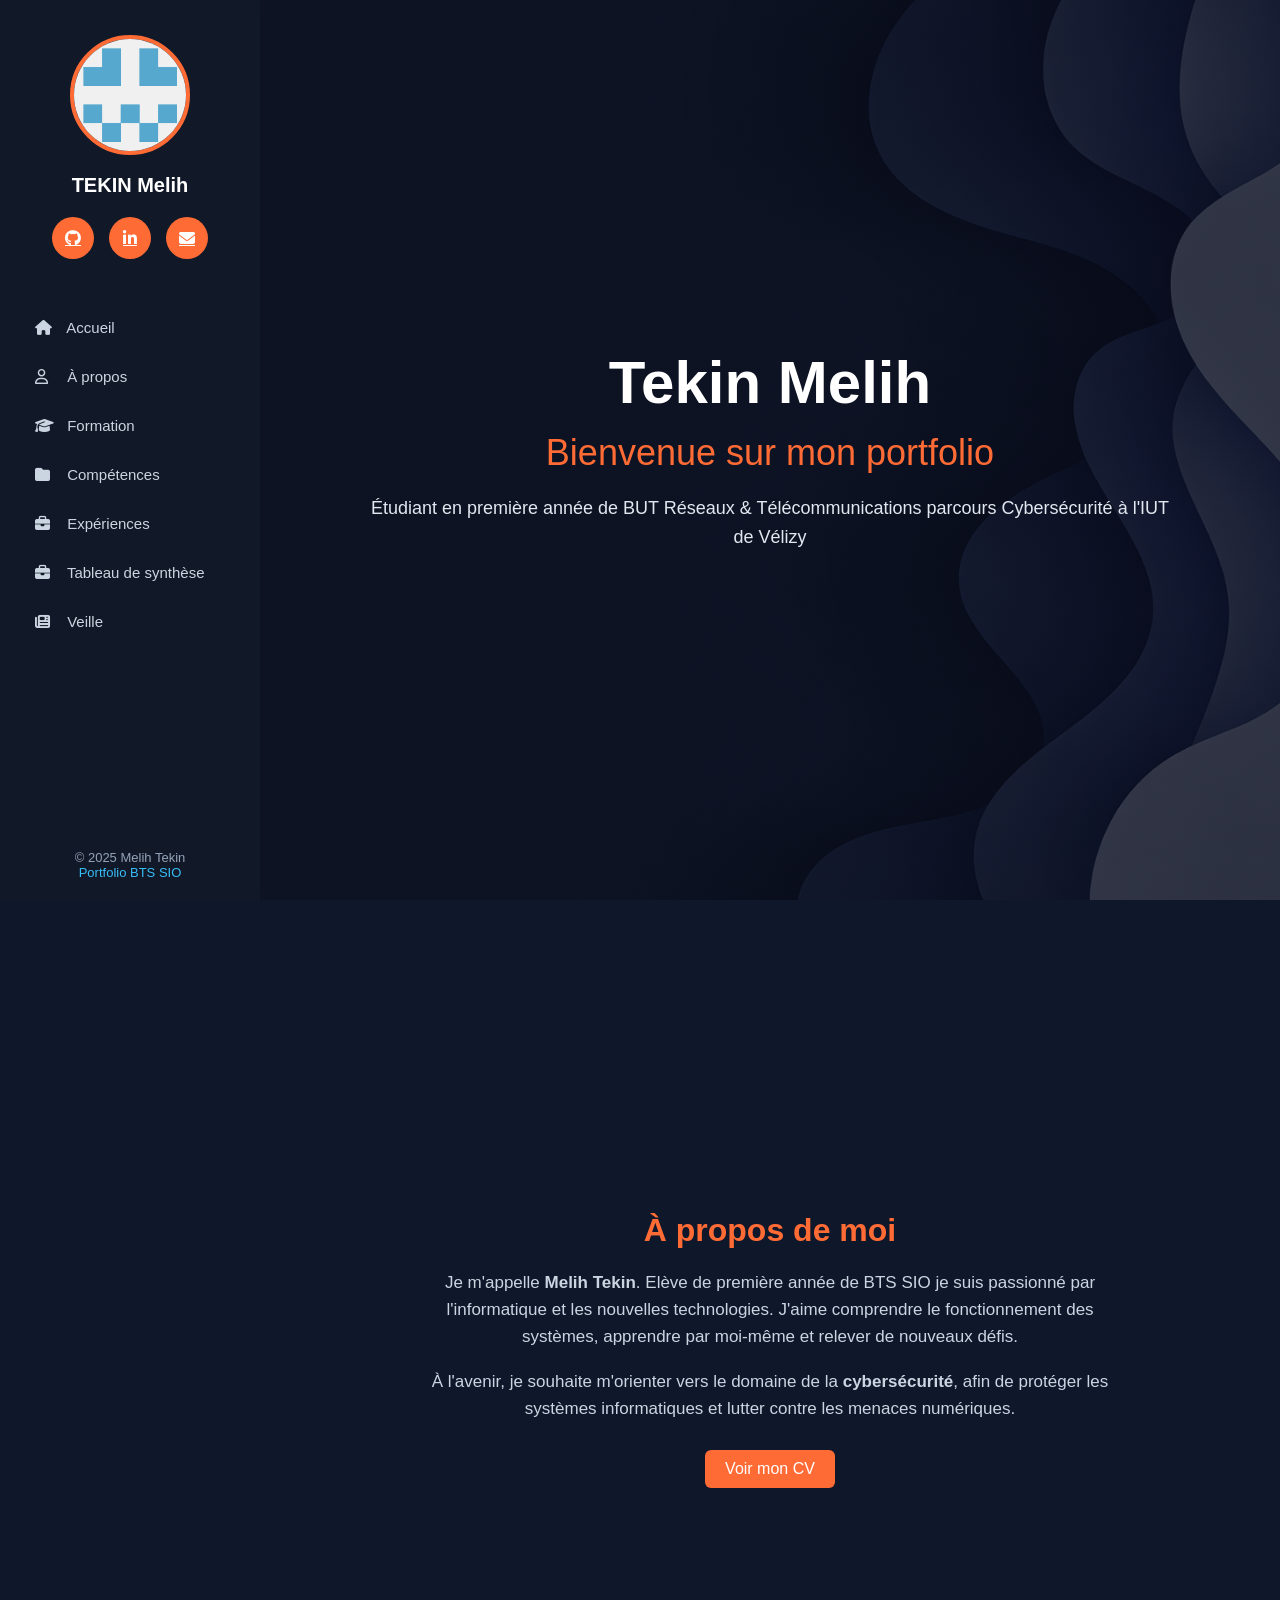
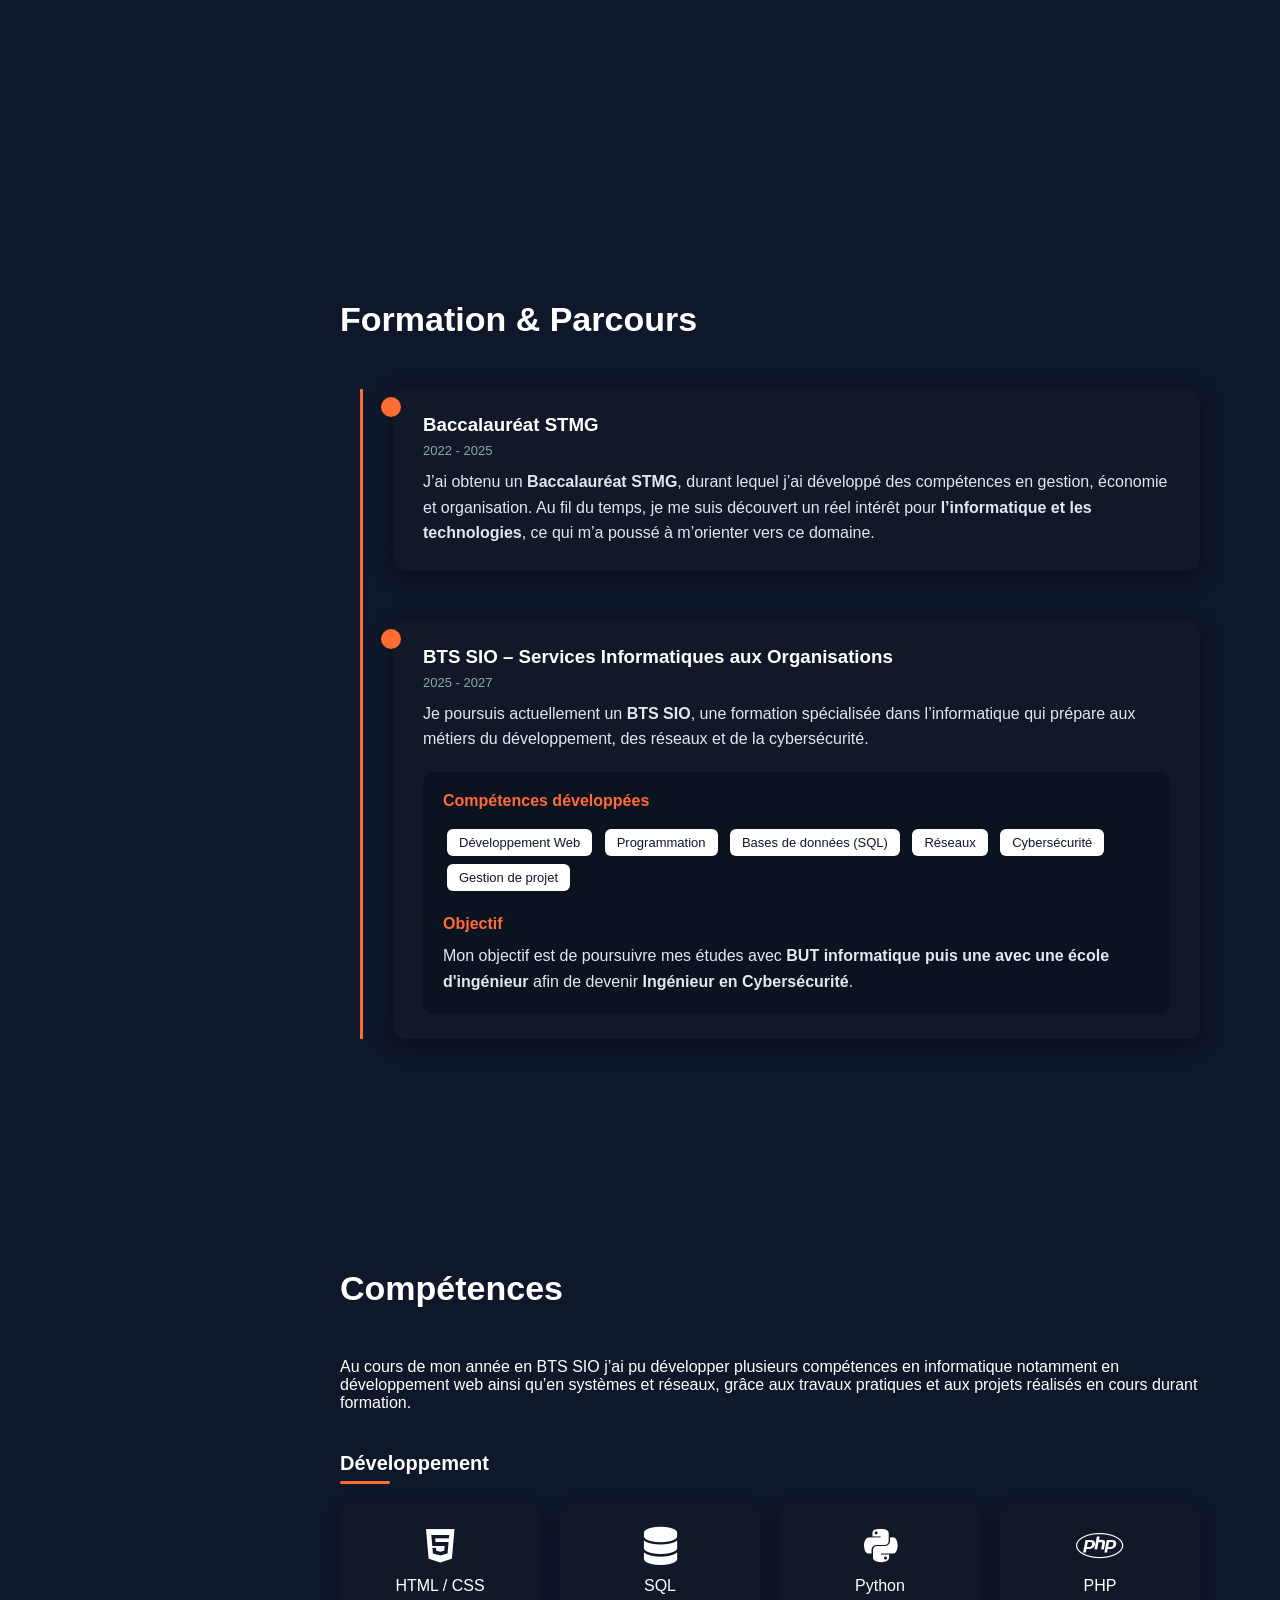
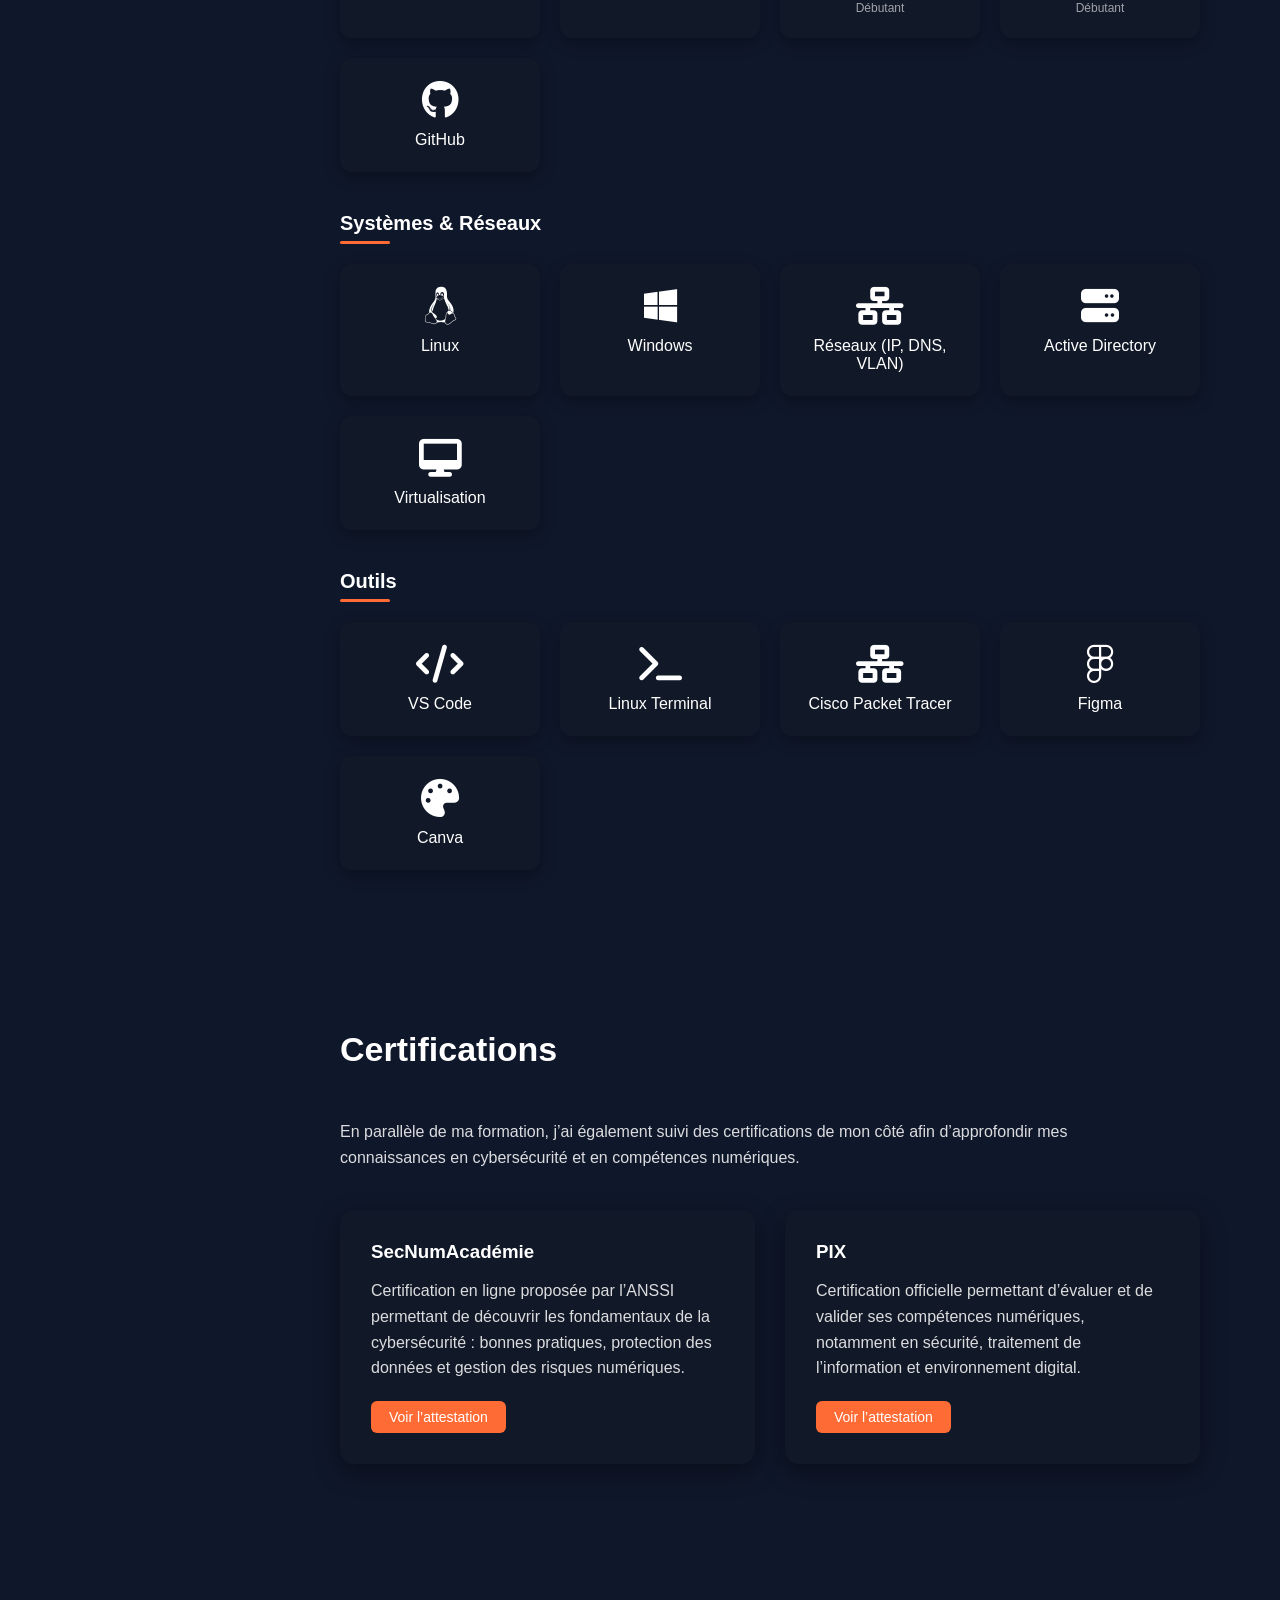
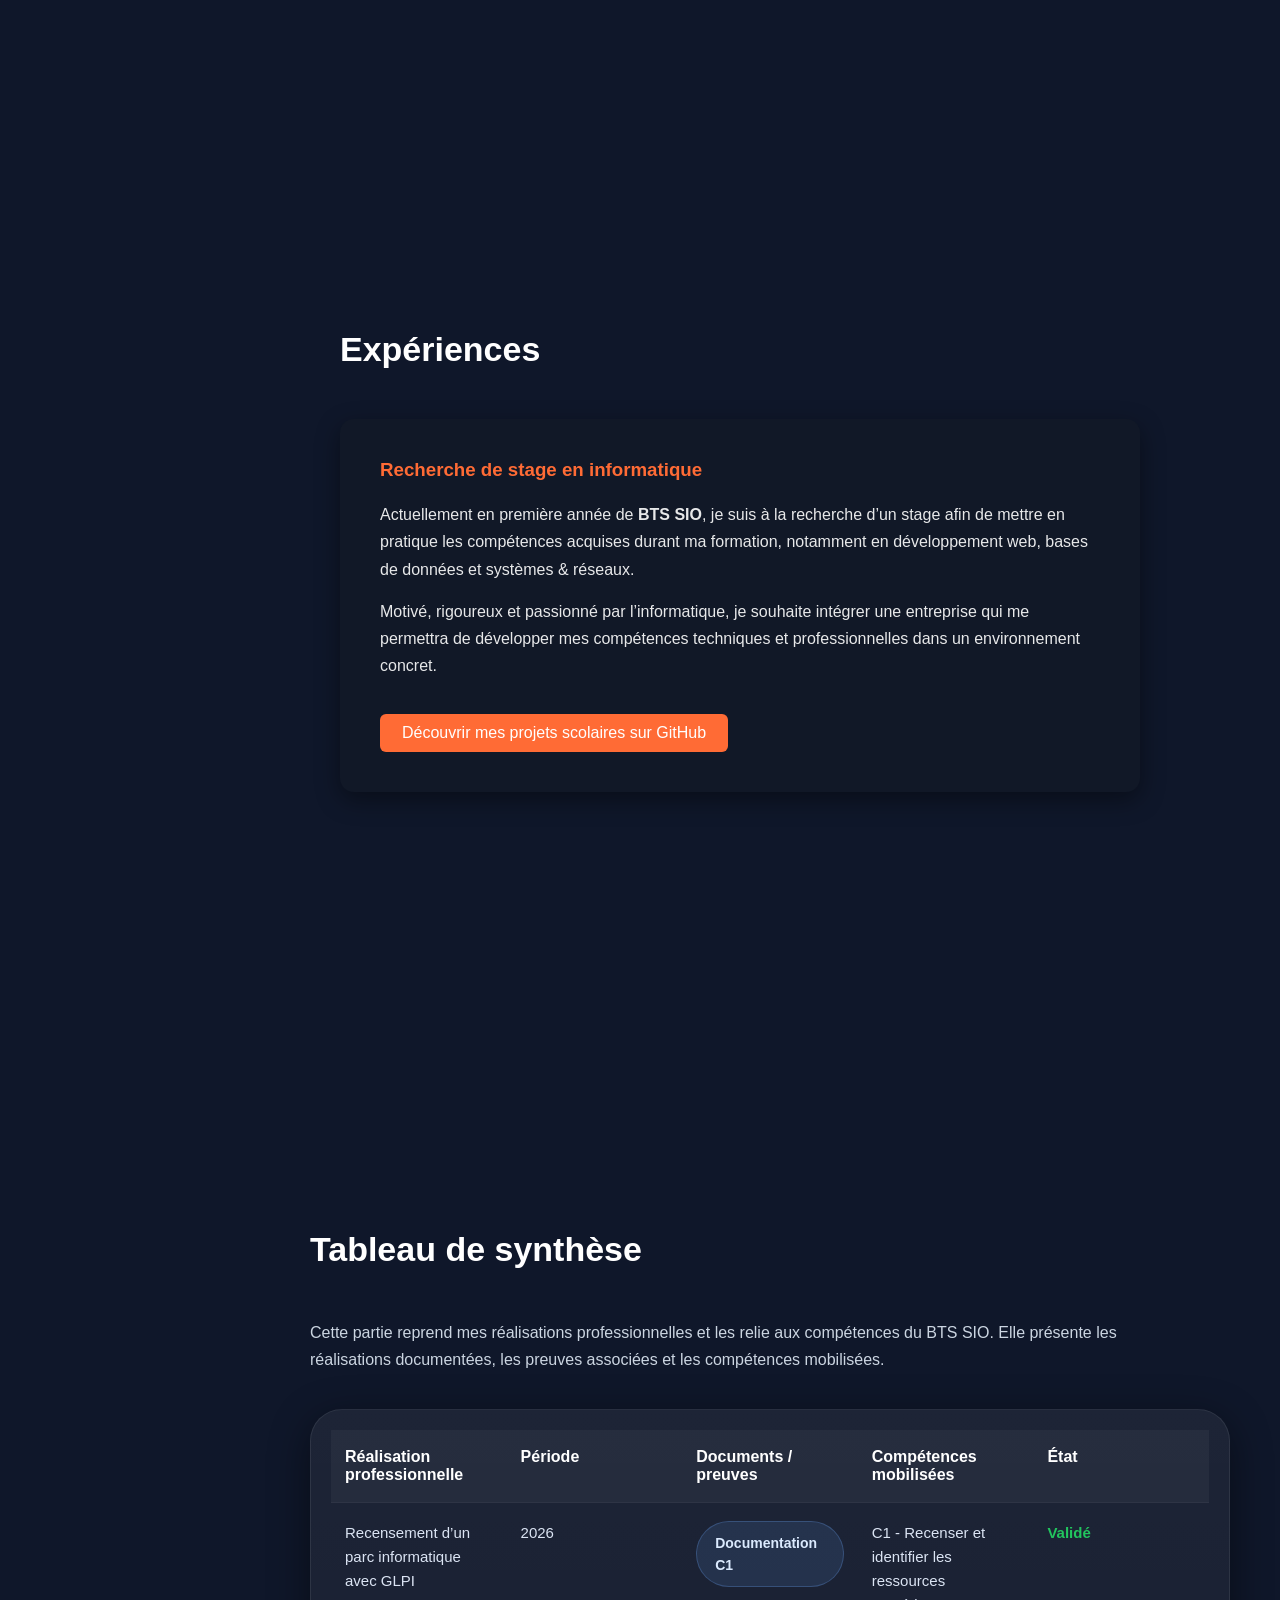
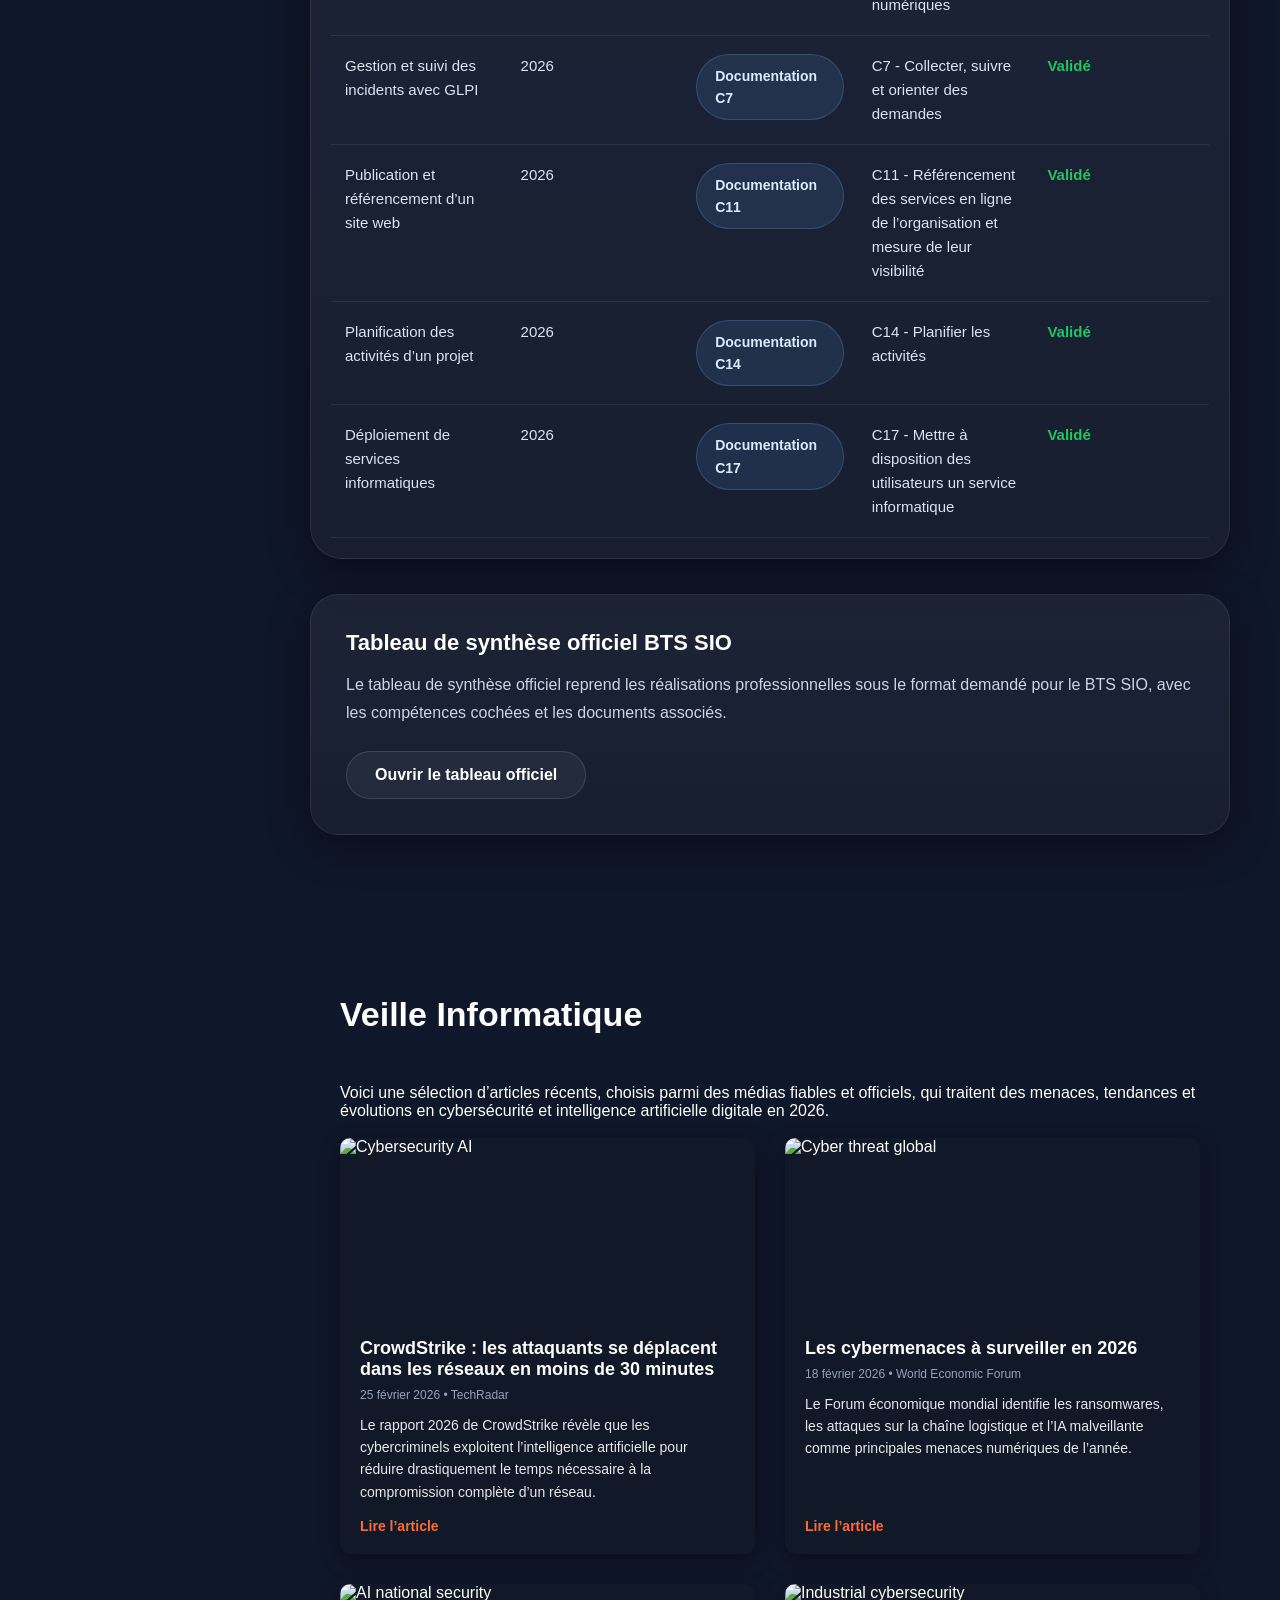
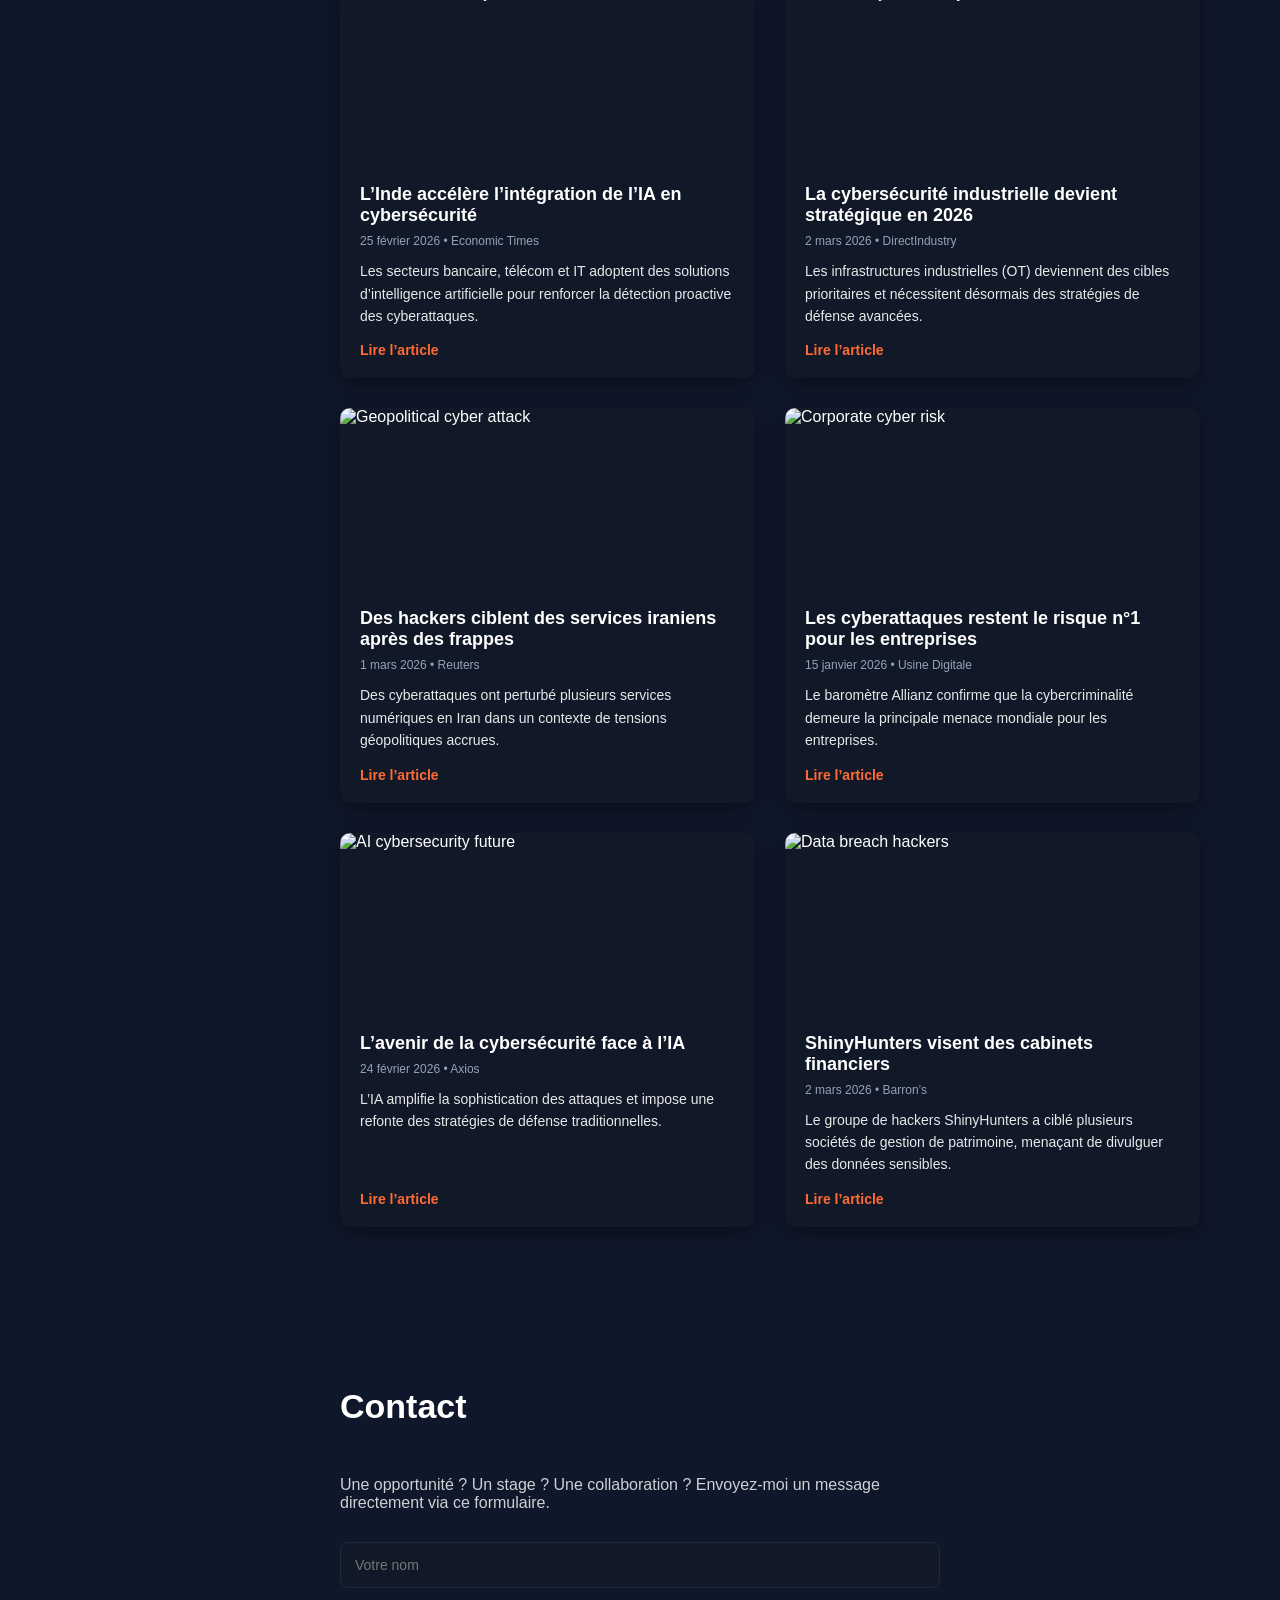
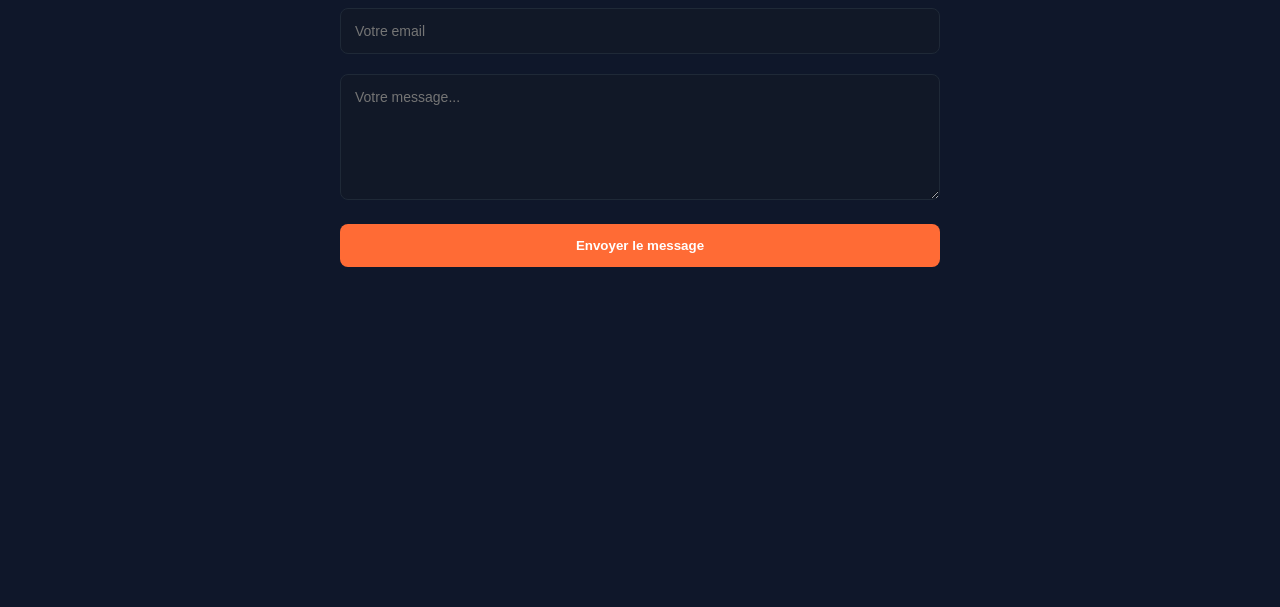
==== commit eb7190dd: "Update index.html" ====
--- a/index.html
+++ b/index.html
@@ -67,7 +67,7 @@
             <div class="hero">
                 <h1>Tekin Melih</h1>
                 <h2>Bienvenue sur mon portfolio</h2>
-                <p>Elève en première année de BTS SIO à l’Efrei Paris – Université Paris-Panthéon-Assas</p>
+                <p>Étudiant en première année de BUT Réseaux & Télécommunications parcours Cybersécurité à l'IUT de Vélizy</p>
             </div>
         </section>
 
